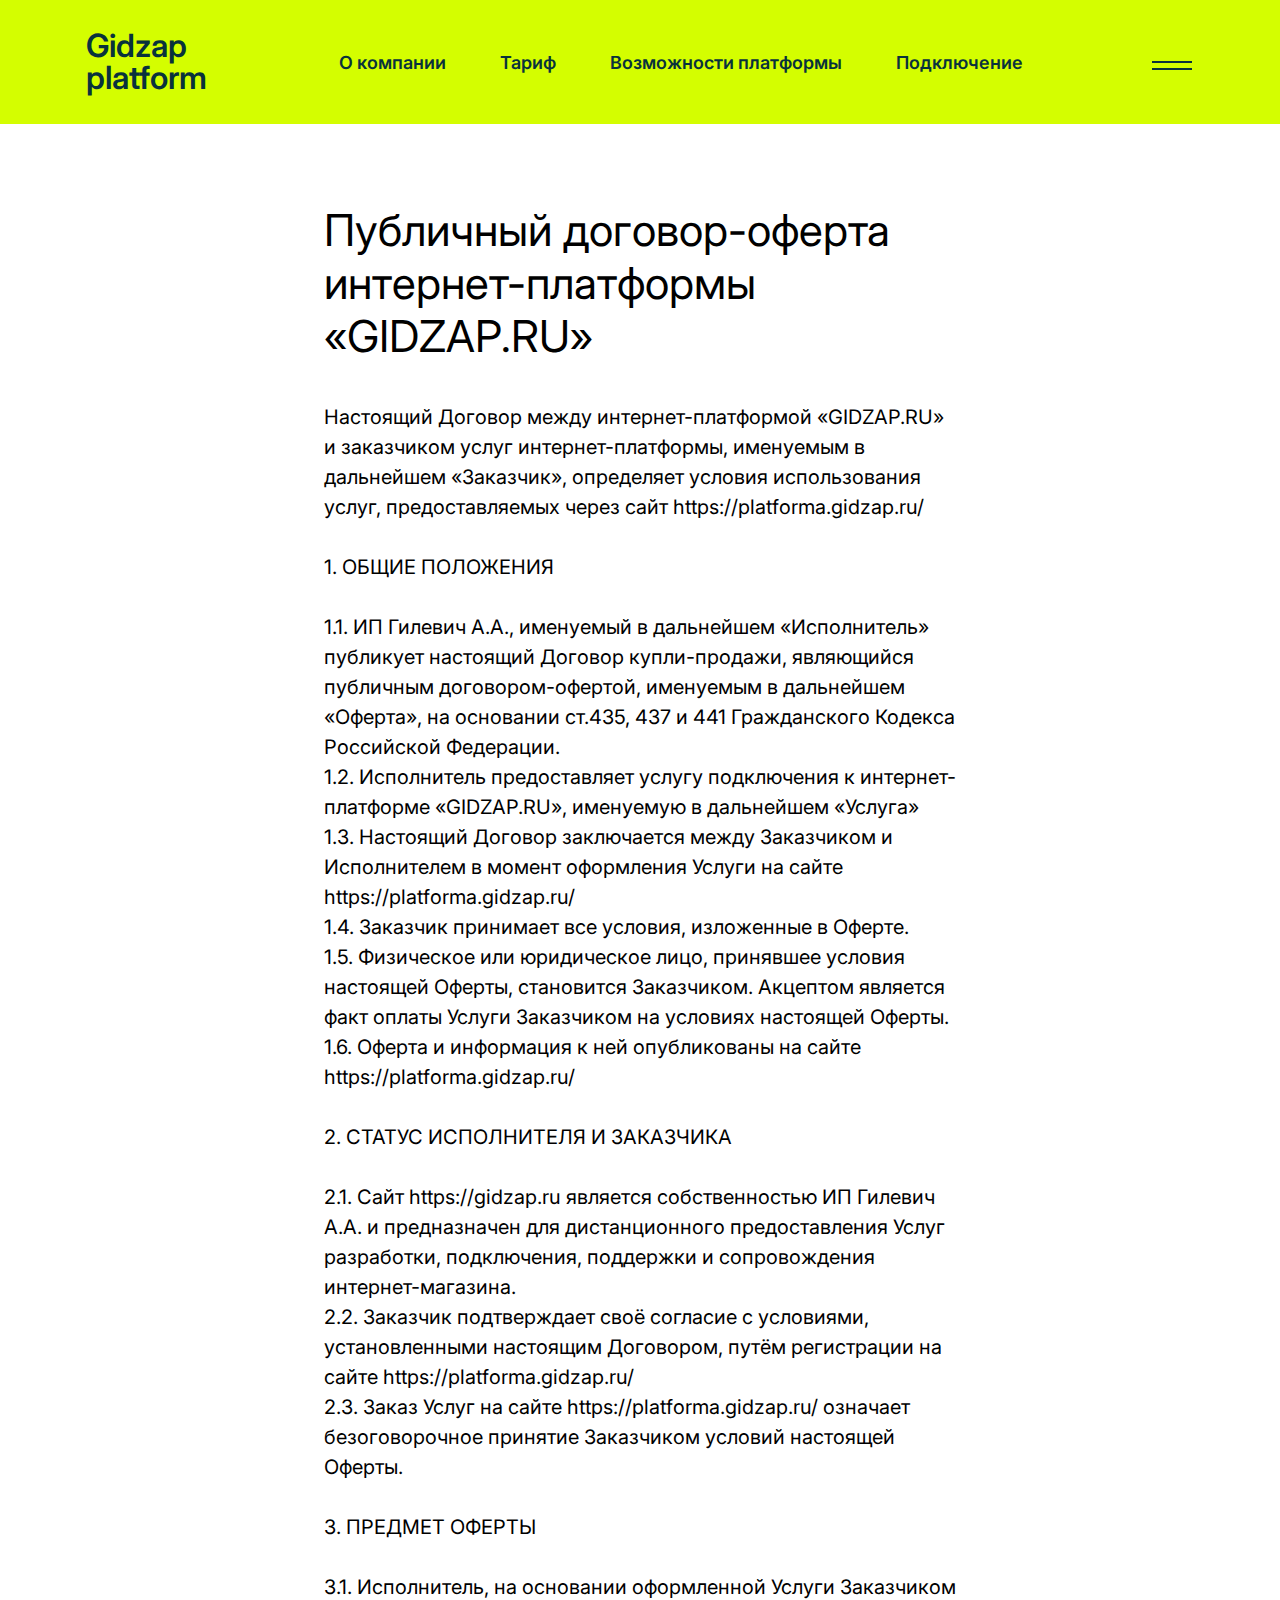
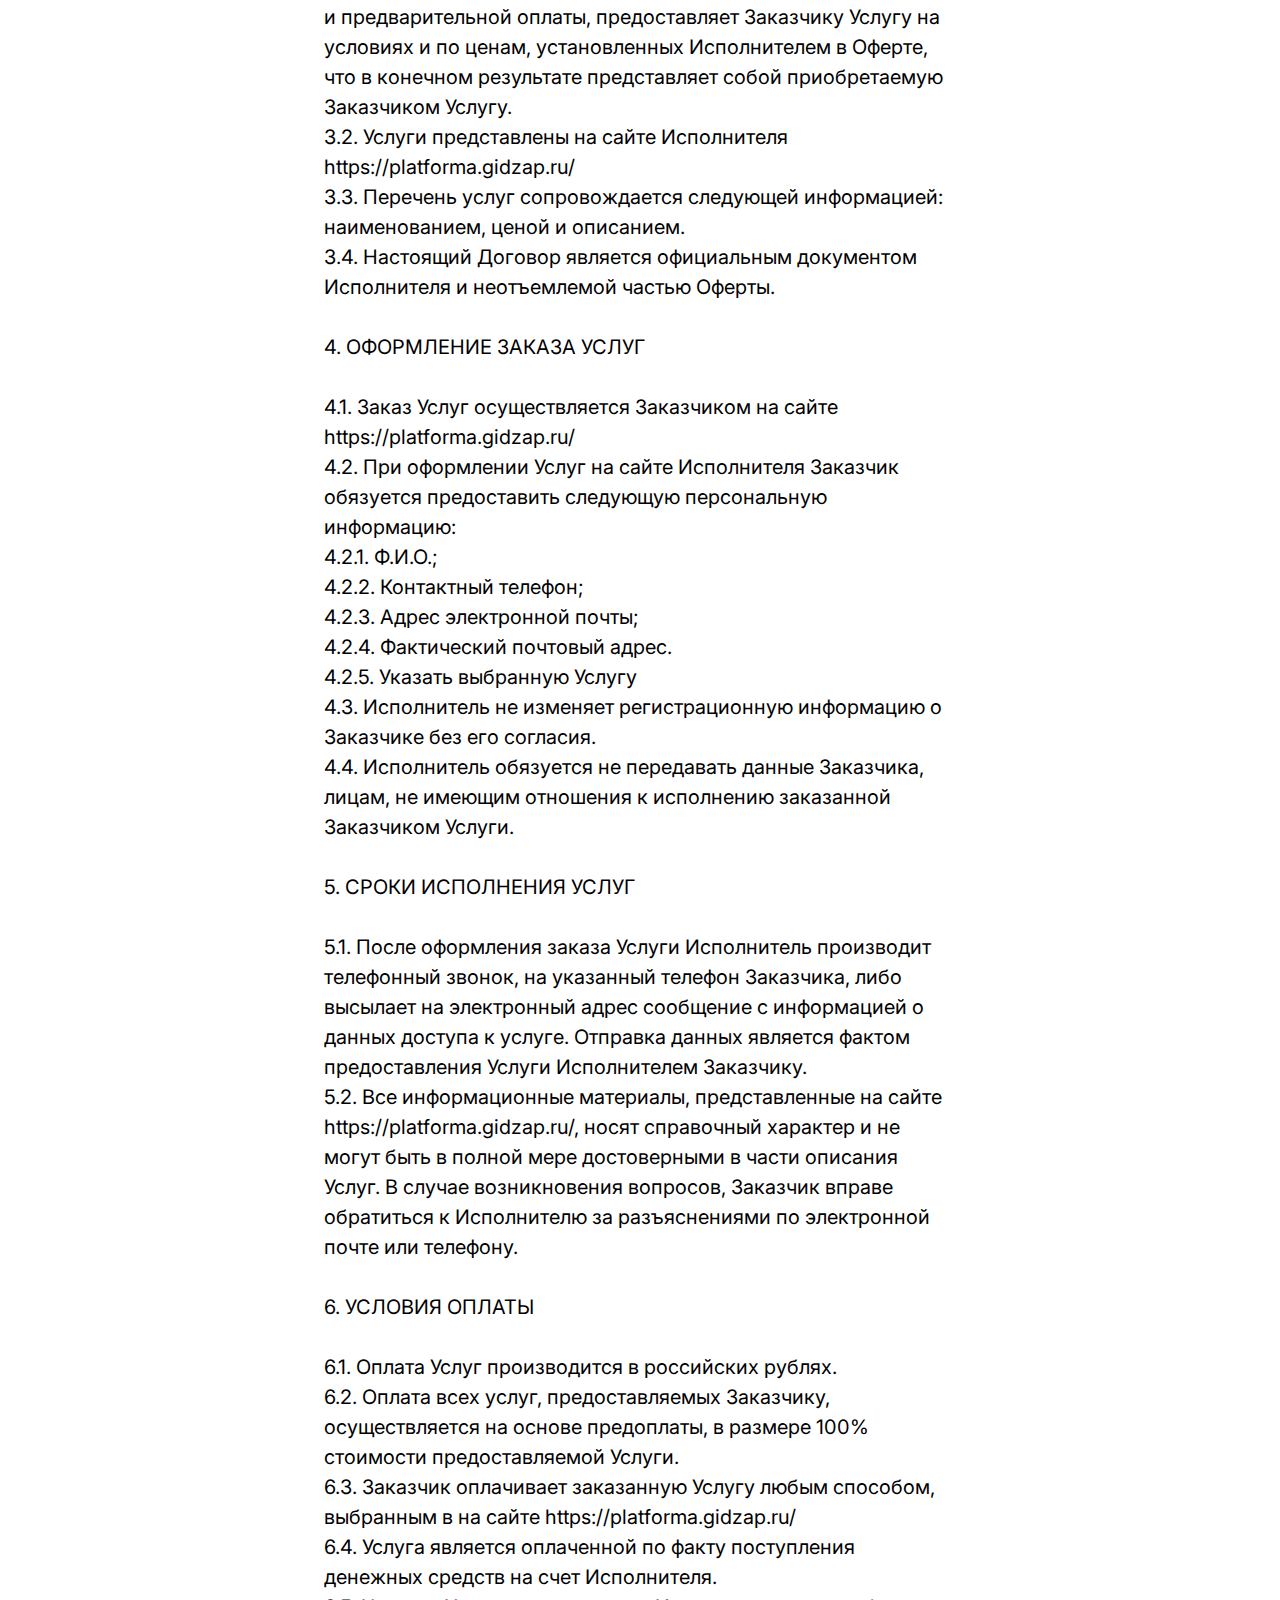
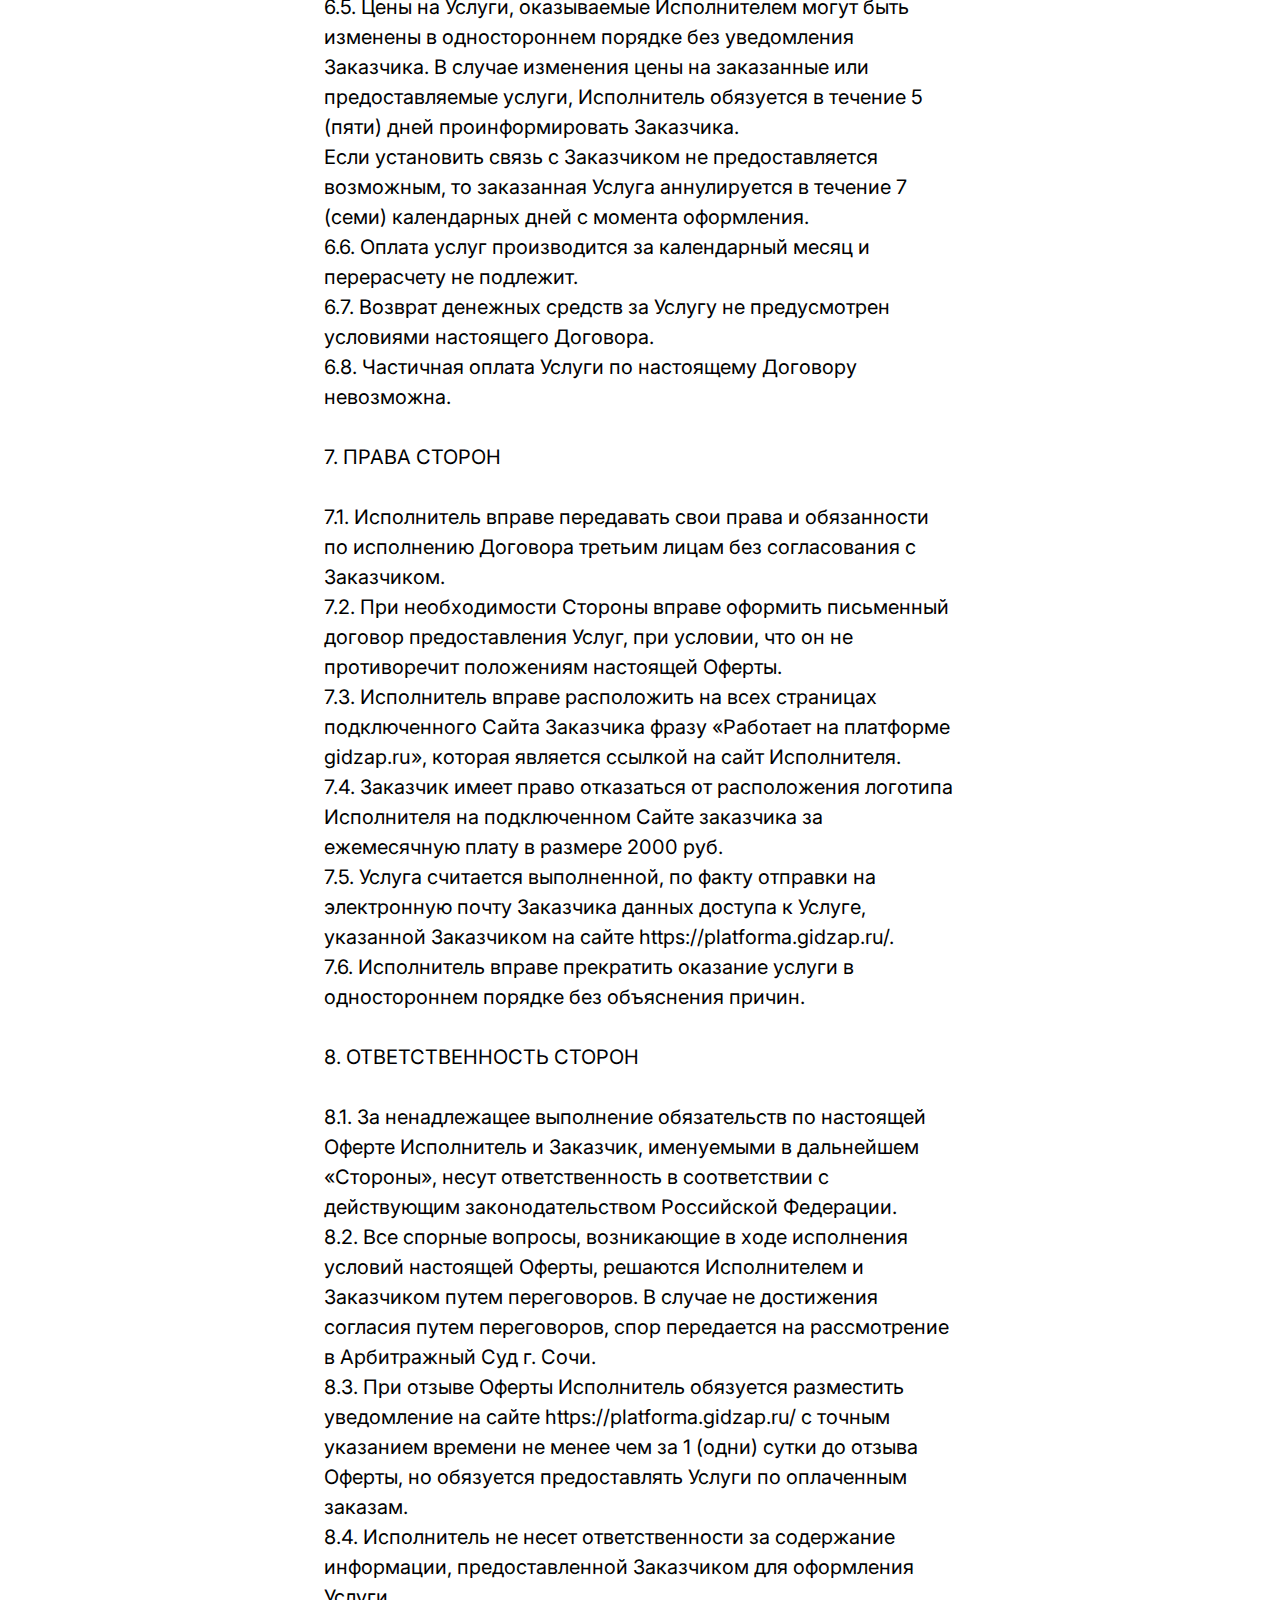
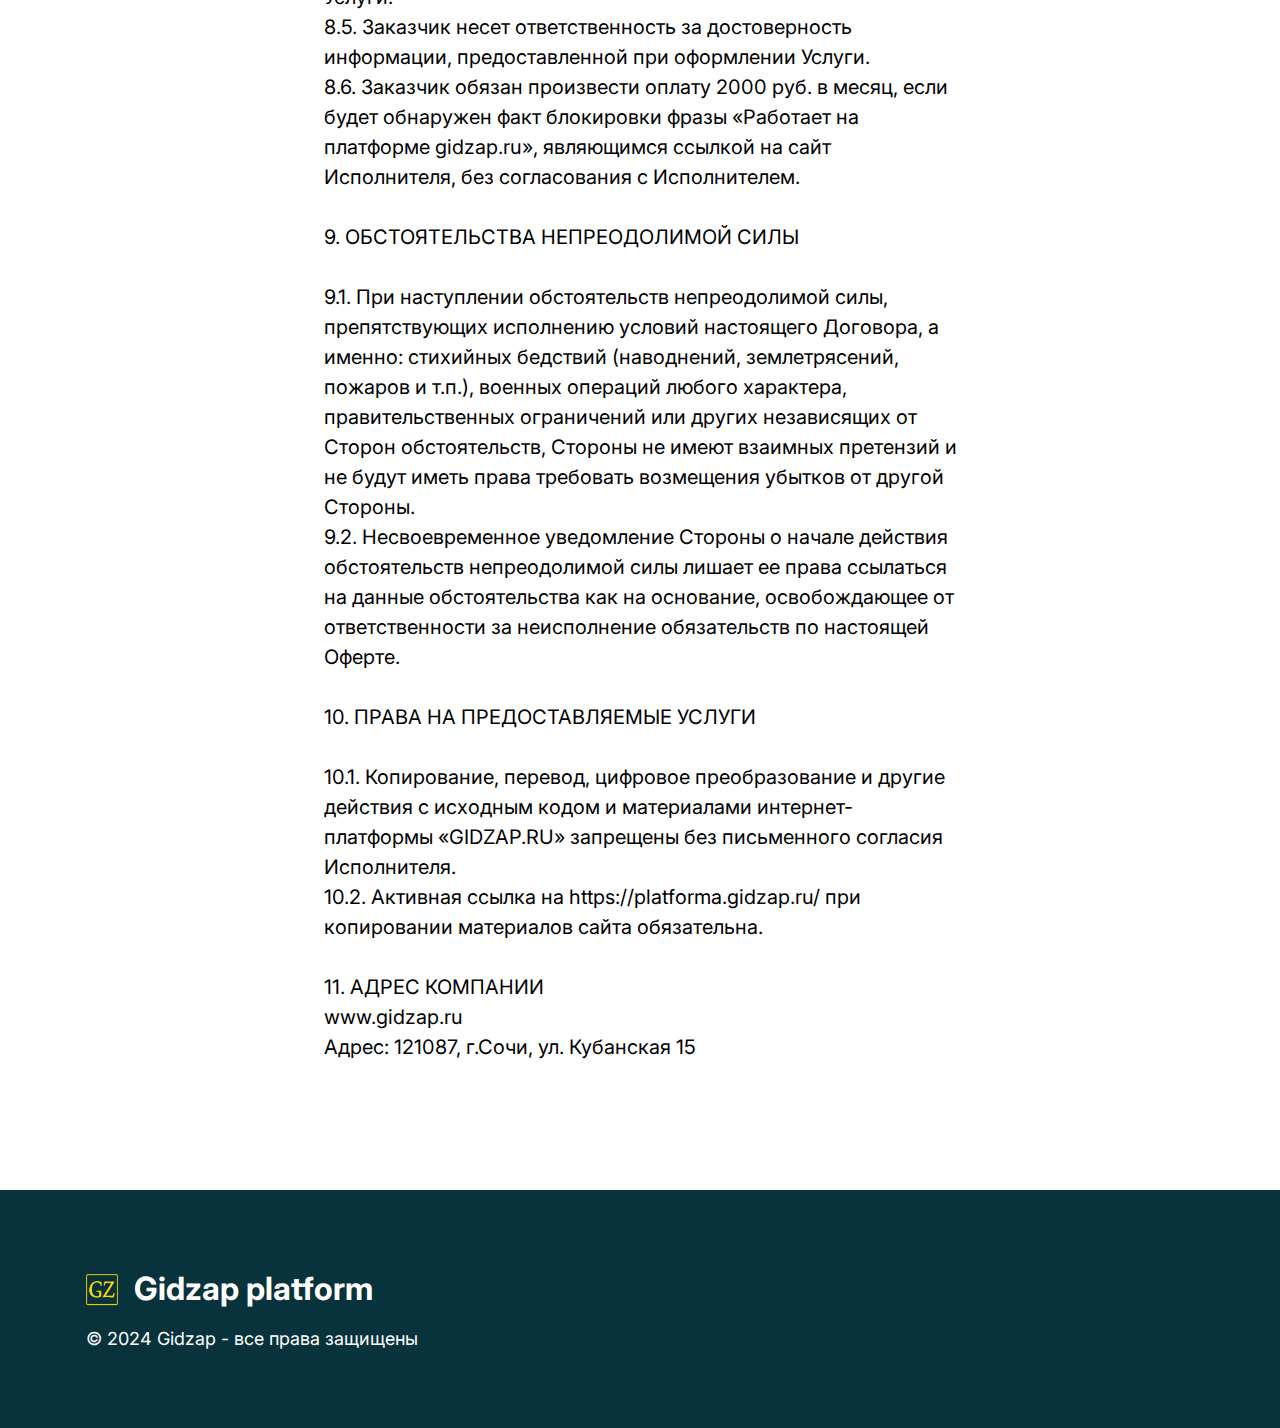
==== agreement.html @ 32069f95 "create github pages" ====
<!DOCTYPE html>
<html  >
<head>
  <!-- Site made with Mobirise Website Builder v5.9.0, https://mobirise.com -->
  <meta charset="UTF-8">
  <meta http-equiv="X-UA-Compatible" content="IE=edge">
  <meta name="generator" content="Mobirise v5.9.0, mobirise.com">
  <meta name="viewport" content="width=device-width, initial-scale=1, minimum-scale=1">
  <link rel="shortcut icon" href="assets/images/favicon-122x122-122x122.png" type="image/x-icon">
  <meta name="description" content="">
  
  
  <title>agreement</title>
  <link rel="stylesheet" href="assets/bootstrap/css/bootstrap.min.css">
  <link rel="stylesheet" href="assets/bootstrap/css/bootstrap-grid.min.css">
  <link rel="stylesheet" href="assets/bootstrap/css/bootstrap-reboot.min.css">
  <link rel="stylesheet" href="assets/popup-overlay-plugin/style.css">
  <link rel="stylesheet" href="assets/dropdown/css/style.css">
  <link rel="stylesheet" href="assets/socicon/css/styles.css">
  <link rel="stylesheet" href="assets/theme/css/style.css">
  <link rel="preload" href="https://fonts.googleapis.com/css?family=Inter:100,200,300,400,500,600,700,800,900&display=swap" as="style" onload="this.onload=null;this.rel='stylesheet'">
  <noscript><link rel="stylesheet" href="https://fonts.googleapis.com/css?family=Inter:100,200,300,400,500,600,700,800,900&display=swap"></noscript>
  <link rel="preload" as="style" href="assets/mobirise/css/mbr-additional.css"><link rel="stylesheet" href="assets/mobirise/css/mbr-additional.css" type="text/css">

  
  
  

</head>
<body>
  
  <section data-bs-version="5.1" class="menu menu1 elevatem5 cid-u4mBtk9Z4C" once="menu" id="menu1-p">

    

    <nav class="navbar navbar-dropdown navbar-expand-lg">
        <div class="menu_box container">
            <div class="navbar-brand d-flex d-lg-none">
                
                <span class="navbar-caption-wrap"><a class="navbar-caption display-5" href="file:///Users/drugaruslan/Library/Application%20Support/Mobirise.com/Mobirise/druga754_0040gmail_002ecom/addons/elevatem5/components/index.html">Gidzap</a></span>
            </div>
            <button class="navbar-toggler" type="button" data-toggle="collapse" data-bs-toggle="collapse" data-target="#navbarSupportedContent" data-bs-target="#navbarSupportedContent" aria-controls="navbarNavAltMarkup" aria-expanded="false" aria-label="Toggle navigation">
                <div class="hamburger">
                    <span></span>
                    <span></span>
                    <span></span>
                    <span></span>
                </div>
            </button>
            <div class="collapse navbar-collapse" id="navbarSupportedContent">
                <div class="navbar-brand d-none d-lg-flex">
                
                    <span class="navbar-caption-wrap"><a class="navbar-caption display-5" href="file:///Users/drugaruslan/Library/Application%20Support/Mobirise.com/Mobirise/druga754_0040gmail_002ecom/addons/elevatem5/components/index.html">Gidzap<br>platform<br></a></span>
                </div>
                <ul class="navbar-nav nav-dropdown" data-app-modern-menu="true"><li class="nav-item"><a class="nav-link link text-primary display-4" href="index.html#features4-3">О компании</a></li>
                    <li class="nav-item"><a class="nav-link link text-primary display-4" href="index.html#features2-2">Тариф</a></li>
                    <li class="nav-item"><a class="nav-link link text-primary display-4" href="index.html#features3-0">Возможности платформы</a></li>
                    <li class="nav-item"><a class="nav-link link text-primary display-4" href="index.html#form1-a">Подключение</a></li></ul>
                

                <div class="mbr-section-btn-main" role="tablist"><a class="btn btn-primary-outline display-4" href="tel:+79673213377">Позвонить</a></div>
                <div class="offcanvas_box">
                    <button class="btn_offcanvas" type="button" data-bs-toggle="offcanvas" data-bs-target="#offcanvasRight" aria-controls="offcanvasRight">
                        <div class="hamburger">
                            <span></span>
                            <span></span>
                        </div>
                    </button>
                    <div class="offcanvas offcanvas-end" tabindex="-1" id="offcanvasRight" aria-labelledby="offcanvasRightLabel">
                        <div class="offcanvas-header">
                            <button type="button" class="btn-close text-reset" data-bs-dismiss="offcanvas" aria-label="Close"></button>
                        </div>
                        <div class="offcanvas-body">
                            
                            <h3 class="mbr-section-subtitle mbr-fonts-style display-5"><strong>Платформа Gidzap</strong></h3>
                            <div class="offcanvas_contact">
                                <p class="mbr-text mbr-fonts-style display-7">Зарабатывайте на продаже автозапчастей с опытной командой Gidzap.</p>
                                <p class="text_widget mbr-fonts-style display-4">
                                    <a href="mailto:info@gidzap.ru" class="text-info text-primary">info@gidzap.ru</a><br><br>
                                    <a href="tel:+79673213377" class="text-info text-primary">+79673213377</a></p>
                            </div>
                            
                            <div class="mbr-section-btn"><a class="btn btn-secondary display-4" href="https://mobiri.se">Заказать обратный звонок</a></div>
                        </div>
                    </div>
                </div>
            </div>
        </div>
    </nav>
</section>

<section data-bs-version="5.1" class="article03 aspectm5 cid-u4mxXwzaNb" id="article03-l">
    

    
    

    <div class="container">
        <div class="row">
            <div class="col-12">
                <div class="desc-wrapper">
                    
                </div>
            </div>
            <div class="col-12 col-lg-7">
                <div class="content-wrapper">
                    <h2 class="mbr-section-title mbr-fonts-style display-2">Публичный договор-оферта интернет-платформы «GIDZAP.RU»</h2>
                    <p class="mbr-text mbr-fonts-style display-7">Настоящий Договор между интернет-платформой «GIDZAP.RU» и заказчиком услуг интернет-платформы, именуемым в дальнейшем «Заказчик», определяет условия использования услуг, предоставляемых через сайт https://platforma.gidzap.ru/ <br><br>1. ОБЩИЕ ПОЛОЖЕНИЯ<br><br>1.1. ИП Гилевич А.А., именуемый в дальнейшем «Исполнитель» публикует настоящий Договор купли-продажи, являющийся публичным договором-офертой, именуемым в дальнейшем «Оферта», на основании ст.435, 437 и 441 Гражданского Кодекса Российской Федерации.<br>1.2. Исполнитель предоставляет услугу подключения к интернет-платформе «GIDZAP.RU», именуемую в дальнейшем «Услуга»<br>1.3. Настоящий Договор заключается между Заказчиком и Исполнителем в момент оформления Услуги на сайте https://platforma.gidzap.ru/ <br>1.4. Заказчик принимает все условия, изложенные в Оферте.<br>1.5. Физическое или юридическое лицо, принявшее условия настоящей Оферты, становится Заказчиком. Акцептом является факт оплаты Услуги Заказчиком на условиях настоящей Оферты.<br>1.6. Оферта и информация к ней опубликованы на сайте https://platforma.gidzap.ru/ <br><br>2. СТАТУС ИСПОЛНИТЕЛЯ И ЗАКАЗЧИКА<br><br>2.1. Сайт https://gidzap.ru является собственностью ИП Гилевич А.А. и предназначен для дистанционного предоставления Услуг разработки, подключения, поддержки и сопровождения интернет-магазина.<br>2.2. Заказчик подтверждает своё согласие с условиями, установленными настоящим Договором, путём регистрации на сайте https://platforma.gidzap.ru/<br>2.3. Заказ Услуг на сайте  https://platforma.gidzap.ru/ означает безоговорочное принятие Заказчиком условий настоящей Оферты.<br><br>3. ПРЕДМЕТ ОФЕРТЫ<br><br>3.1. Исполнитель, на основании оформленной Услуги Заказчиком и предварительной оплаты, предоставляет Заказчику Услугу на условиях и по ценам, установленных Исполнителем в Оферте, что в конечном результате представляет собой приобретаемую Заказчиком Услугу.<br>3.2. Услуги представлены на сайте Исполнителя https://platforma.gidzap.ru/ <br>3.3. Перечень услуг сопровождается следующей информацией: наименованием, ценой и описанием.<br>3.4. Настоящий Договор является официальным документом Исполнителя и неотъемлемой частью Оферты.<br><br>4. ОФОРМЛЕНИЕ ЗАКАЗА УСЛУГ<br><br>4.1. Заказ Услуг осуществляется Заказчиком на сайте https://platforma.gidzap.ru/ <br>4.2. При оформлении Услуг на сайте Исполнителя Заказчик обязуется предоставить следующую персональную информацию:<br>4.2.1. Ф.И.О.;<br>4.2.2. Контактный телефон;<br>4.2.3. Адрес электронной почты;<br>4.2.4. Фактический почтовый адрес.<br>4.2.5. Указать выбранную Услугу<br>4.3. Исполнитель не изменяет регистрационную информацию о Заказчике без его согласия.<br>4.4. Исполнитель обязуется не передавать данные Заказчика, лицам, не имеющим отношения к исполнению заказанной Заказчиком Услуги.<br><br>5. СРОКИ ИСПОЛНЕНИЯ УСЛУГ<br><br>5.1. После оформления заказа Услуги Исполнитель производит телефонный звонок, на указанный телефон Заказчика, либо высылает на электронный адрес сообщение с информацией о данных доступа к услуге. Отправка данных является фактом предоставления Услуги Исполнителем Заказчику.<br>5.2. Все информационные материалы, представленные на сайте https://platforma.gidzap.ru/, носят справочный характер и не могут быть в полной мере достоверными в части описания Услуг. В случае возникновения вопросов, Заказчик вправе обратиться к Исполнителю за разъяснениями по электронной почте или телефону.<br><br>6. УСЛОВИЯ ОПЛАТЫ<br><br>6.1. Оплата Услуг производится в российских рублях.<br>6.2. Оплата всех услуг, предоставляемых Заказчику, осуществляется на основе предоплаты, в размере 100% стоимости предоставляемой Услуги.<br>6.3. Заказчик оплачивает заказанную Услугу любым способом, выбранным в на сайте https://platforma.gidzap.ru/ <br>6.4. Услуга является оплаченной по факту поступления денежных средств на счет Исполнителя.<br>6.5. Цены на Услуги, оказываемые Исполнителем могут быть изменены в одностороннем порядке без уведомления Заказчика. В случае изменения цены на заказанные или предоставляемые услуги, Исполнитель обязуется в течение 5 (пяти) дней проинформировать Заказчика.<br>Если установить связь с Заказчиком не предоставляется возможным, то заказанная Услуга аннулируется в течение 7 (семи) календарных дней с момента оформления.<br>6.6. Оплата услуг производится за календарный месяц и перерасчету не подлежит.<br>6.7. Возврат денежных средств за Услугу не предусмотрен условиями настоящего Договора.<br>6.8. Частичная оплата Услуги по настоящему Договору невозможна.<br><br>7. ПРАВА СТОРОН<br><br>7.1. Исполнитель вправе передавать свои права и обязанности по исполнению Договора третьим лицам без согласования с Заказчиком.<br>7.2. При необходимости Стороны вправе оформить письменный договор предоставления Услуг, при условии, что он не противоречит положениям настоящей Оферты.<br>7.3. Исполнитель вправе расположить на всех страницах подключенного Сайта Заказчика фразу «Работает на платформе gidzap.ru», которая является ссылкой на сайт Исполнителя.<br>7.4. Заказчик имеет право отказаться от расположения логотипа Исполнителя на подключенном Сайте заказчика за ежемесячную плату в размере 2000 руб.<br>7.5. Услуга считается выполненной, по факту отправки на электронную почту Заказчика данных доступа к Услуге, указанной Заказчиком на сайте https://platforma.gidzap.ru/.<br>7.6. Исполнитель вправе прекратить оказание услуги в одностороннем порядке без объяснения причин.<br><br>8. ОТВЕТСТВЕННОСТЬ СТОРОН<br><br>8.1. За ненадлежащее выполнение обязательств по настоящей Оферте Исполнитель и Заказчик, именуемыми в дальнейшем «Стороны», несут ответственность в соответствии с действующим законодательством Российской Федерации.<br>8.2. Все спорные вопросы, возникающие в ходе исполнения условий настоящей Оферты, решаются Исполнителем и Заказчиком путем переговоров. В случае не достижения согласия путем переговоров, спор передается на рассмотрение в Арбитражный Суд г. Сочи.<br>8.3. При отзыве Оферты Исполнитель обязуется разместить уведомление на сайте https://platforma.gidzap.ru/ с точным указанием времени не менее чем за 1 (одни) сутки до отзыва Оферты, но обязуется предоставлять Услуги по оплаченным заказам.<br>8.4. Исполнитель не несет ответственности за содержание информации, предоставленной Заказчиком для оформления Услуги.<br>8.5. Заказчик несет ответственность за достоверность информации, предоставленной при оформлении Услуги.<br>8.6. Заказчик обязан произвести оплату 2000 руб. в месяц, если будет обнаружен факт блокировки фразы «Работает на платформе gidzap.ru», являющимся ссылкой на сайт Исполнителя, без согласования с Исполнителем.<br><br>9. ОБСТОЯТЕЛЬСТВА НЕПРЕОДОЛИМОЙ СИЛЫ<br><br>9.1. При наступлении обстоятельств непреодолимой силы, препятствующих исполнению условий настоящего Договора, а именно: стихийных бедствий (наводнений, землетрясений, пожаров и т.п.), военных операций любого характера, правительственных ограничений или других независящих от Сторон обстоятельств, Стороны не имеют взаимных претензий и не будут иметь права требовать возмещения убытков от другой Стороны.<br>9.2. Несвоевременное уведомление Стороны о начале действия обстоятельств непреодолимой силы лишает ее права ссылаться на данные обстоятельства как на основание, освобождающее от ответственности за неисполнение обязательств по настоящей Оферте.<br><br>10. ПРАВА НА ПРЕДОСТАВЛЯЕМЫЕ УСЛУГИ<br><br>10.1. Копирование, перевод, цифровое преобразование и другие действия с исходным кодом и материалами интернет-платформы «GIDZAP.RU» запрещены без письменного согласия Исполнителя.<br>10.2. Активная ссылка на https://platforma.gidzap.ru/ при копировании материалов сайта обязательна.<br><br>11. АДРЕС КОМПАНИИ<br>www.gidzap.ru<br>Адрес: 121087, г.Сочи, ул. Кубанская 15<br></p>
                    
                </div>
            </div>
        </div>
    </div>
</section>

<section data-bs-version="5.1" class="footer1 elevatem5 cid-u4mBgOAQvr" once="footers" id="footer1-n">

    

    
    

    <div class="container">
        <div class="row">
            <div class="col-12 col-lg-4 card">
                <div class="content-wrapper">
                    <div class="title-wrapper">
                        <div class="title-wrap">
                            <img src="assets/images/logo33696-50x50.webp" alt="Mobirise">
                            <h2 class="mbr-section-title mbr-fonts-style display-5"><strong>Gidzap platform</strong></h2>
                        </div>
                    </div>
                    <p class="copyright mbr-fonts-style display-4">
                        © 2024 Gidzap - все права защищены</p>
                </div>
                <div class="social-wrapper">
                    <div class="social-wrap">
                        
                        
                        
                        
                    </div>
                </div>
            </div>
            
            
            
            
        </div>
    </div>
</section>


<script src="assets/bootstrap/js/bootstrap.bundle.min.js"></script>
  <script src="assets/smoothscroll/smooth-scroll.js"></script>
  <script src="assets/ytplayer/index.js"></script>
  <script src="assets/dropdown/js/navbar-dropdown.js"></script>
  <script src="assets/theme/js/script.js"></script>
  
  
  

</body>
</html>
---- assets/popup-overlay-plugin/style.css ----
html.is-builder .modal-backdrop.show {
    display: none !important;
}
---- assets/dropdown/css/style.css ----
.navbar-dropdown {
  left: 0;
  padding: 0;
  position: absolute;
  right: 0;
  top: 0;
  transition: all 0.45s ease;
  z-index: 1030;
  background: #282828; }
  .navbar-dropdown .navbar-logo {
    margin-right: 0.8rem;
    transition: margin 0.3s ease-in-out;
    vertical-align: middle; }
    .navbar-dropdown .navbar-logo img {
      height: 3.125rem;
      transition: all 0.3s ease-in-out; }
    .navbar-dropdown .navbar-logo.mbr-iconfont {
      font-size: 3.125rem;
      line-height: 3.125rem; }
  .navbar-dropdown .navbar-caption {
    font-weight: 700;
    white-space: normal;
    vertical-align: -4px;
    line-height: 3.125rem !important; }
    .navbar-dropdown .navbar-caption, .navbar-dropdown .navbar-caption:hover {
      color: inherit;
      text-decoration: none; }
  .navbar-dropdown .mbr-iconfont + .navbar-caption {
    vertical-align: -1px; }
  .navbar-dropdown.navbar-fixed-top {
    position: fixed; }
  .navbar-dropdown .navbar-brand span {
    vertical-align: -4px; }
  .navbar-dropdown.bg-color.transparent {
    background: none; }
  .navbar-dropdown.navbar-short .navbar-brand {
    padding: 0.625rem 0; }
    .navbar-dropdown.navbar-short .navbar-brand span {
      vertical-align: -1px; }
  .navbar-dropdown.navbar-short .navbar-caption {
    line-height: 2.375rem !important;
    vertical-align: -2px; }
  .navbar-dropdown.navbar-short .navbar-logo {
    margin-right: 0.5rem; }
    .navbar-dropdown.navbar-short .navbar-logo img {
      height: 2.375rem; }
    .navbar-dropdown.navbar-short .navbar-logo.mbr-iconfont {
      font-size: 2.375rem;
      line-height: 2.375rem; }
  .navbar-dropdown.navbar-short .mbr-table-cell {
    height: 3.625rem; }
  .navbar-dropdown .navbar-close {
    left: 0.6875rem;
    position: fixed;
    top: 0.75rem;
    z-index: 1000; }
  .navbar-dropdown .hamburger-icon {
    content: "";
    display: inline-block;
    vertical-align: middle;
    width: 16px;
    -webkit-box-shadow: 0 -6px 0 1px #282828,0 0 0 1px #282828,0 6px 0 1px #282828;
    -moz-box-shadow: 0 -6px 0 1px #282828,0 0 0 1px #282828,0 6px 0 1px #282828;
    box-shadow: 0 -6px 0 1px #282828,0 0 0 1px #282828,0 6px 0 1px #282828; }

.dropdown-menu .dropdown-toggle[data-toggle="dropdown-submenu"]::after {
  border-bottom: 0.35em solid transparent;
  border-left: 0.35em solid;
  border-right: 0;
  border-top: 0.35em solid transparent;
  margin-left: 0.3rem; }

.dropdown-menu .dropdown-item:focus {
  outline: 0; }

.nav-dropdown {
  font-size: 0.75rem;
  font-weight: 500;
  height: auto !important; }
  .nav-dropdown .nav-btn {
    padding-left: 1rem; }
  .nav-dropdown .link {
    margin: .667em 1.667em;
    font-weight: 500;
    padding: 0;
    transition: color .2s ease-in-out; }
    .nav-dropdown .link.dropdown-toggle {
      margin-right: 2.583em; }
      .nav-dropdown .link.dropdown-toggle::after {
        margin-left: .25rem;
        border-top: 0.35em solid;
        border-right: 0.35em solid transparent;
        border-left: 0.35em solid transparent;
        border-bottom: 0; }
      .nav-dropdown .link.dropdown-toggle[aria-expanded="true"] {
        margin: 0;
        padding: 0.667em 3.263em  0.667em 1.667em; }
  .nav-dropdown .link::after,
  .nav-dropdown .dropdown-item::after {
    color: inherit; }
  .nav-dropdown .btn {
    font-size: 0.75rem;
    font-weight: 700;
    letter-spacing: 0;
    margin-bottom: 0;
    padding-left: 1.25rem;
    padding-right: 1.25rem; }
  .nav-dropdown .dropdown-menu {
    border-radius: 0;
    border: 0;
    left: 0;
    margin: 0;
    padding-bottom: 1.25rem;
    padding-top: 1.25rem;
    position: relative; }
  .nav-dropdown .dropdown-submenu {
    margin-left: 0.125rem;
    top: 0; }
  .nav-dropdown .dropdown-item {
    font-weight: 500;
    line-height: 2;
    padding: 0.3846em 4.615em 0.3846em 1.5385em;
    position: relative;
    transition: color .2s ease-in-out, background-color .2s ease-in-out; }
    .nav-dropdown .dropdown-item::after {
      margin-top: -0.3077em;
      position: absolute;
      right: 1.1538em;
      top: 50%; }
    .nav-dropdown .dropdown-item:focus, .nav-dropdown .dropdown-item:hover {
      background: none; }

@media (max-width: 767px) {
  .nav-dropdown.navbar-toggleable-sm {
    bottom: 0;
    display: none;
    left: 0;
    overflow-x: hidden;
    position: fixed;
    top: 0;
    transform: translateX(-100%);
    -ms-transform: translateX(-100%);
    -webkit-transform: translateX(-100%);
    width: 18.75rem;
    z-index: 999; } }
.nav-dropdown.navbar-toggleable-xl {
  bottom: 0;
  display: none;
  left: 0;
  overflow-x: hidden;
  position: fixed;
  top: 0;
  transform: translateX(-100%);
  -ms-transform: translateX(-100%);
  -webkit-transform: translateX(-100%);
  width: 18.75rem;
  z-index: 999; }

.nav-dropdown-sm {
  display: block !important;
  overflow-x: hidden;
  overflow: auto;
  padding-top: 3.875rem; }
  .nav-dropdown-sm::after {
    content: "";
    display: block;
    height: 3rem;
    width: 100%; }
  .nav-dropdown-sm.collapse.in ~ .navbar-close {
    display: block !important; }
  .nav-dropdown-sm.collapsing, .nav-dropdown-sm.collapse.in {
    transform: translateX(0);
    -ms-transform: translateX(0);
    -webkit-transform: translateX(0);
    transition: all 0.25s ease-out;
    -webkit-transition: all 0.25s ease-out;
    background: #282828; }
  .nav-dropdown-sm.collapsing[aria-expanded="false"] {
    transform: translateX(-100%);
    -ms-transform: translateX(-100%);
    -webkit-transform: translateX(-100%); }
  .nav-dropdown-sm .nav-item {
    display: block;
    margin-left: 0 !important;
    padding-left: 0; }
  .nav-dropdown-sm .link,
  .nav-dropdown-sm .dropdown-item {
    border-top: 1px dotted rgba(255, 255, 255, 0.1);
    font-size: 0.8125rem;
    line-height: 1.6;
    margin: 0 !important;
    padding: 0.875rem 2.4rem 0.875rem 1.5625rem !important;
    position: relative;
    white-space: normal; }
    .nav-dropdown-sm .link:focus, .nav-dropdown-sm .link:hover,
    .nav-dropdown-sm .dropdown-item:focus,
    .nav-dropdown-sm .dropdown-item:hover {
      background: rgba(0, 0, 0, 0.2) !important;
      color: #c0a375; }
  .nav-dropdown-sm .nav-btn {
    position: relative;
    padding: 1.5625rem 1.5625rem 0 1.5625rem; }
    .nav-dropdown-sm .nav-btn::before {
      border-top: 1px dotted rgba(255, 255, 255, 0.1);
      content: "";
      left: 0;
      position: absolute;
      top: 0;
      width: 100%; }
    .nav-dropdown-sm .nav-btn + .nav-btn {
      padding-top: 0.625rem; }
      .nav-dropdown-sm .nav-btn + .nav-btn::before {
        display: none; }
  .nav-dropdown-sm .btn {
    padding: 0.625rem 0; }
  .nav-dropdown-sm .dropdown-toggle[data-toggle="dropdown-submenu"]::after {
    margin-left: .25rem;
    border-top: 0.35em solid;
    border-right: 0.35em solid transparent;
    border-left: 0.35em solid transparent;
    border-bottom: 0; }
  .nav-dropdown-sm .dropdown-toggle[data-toggle="dropdown-submenu"][aria-expanded="true"]::after {
    border-top: 0;
    border-right: 0.35em solid transparent;
    border-left: 0.35em solid transparent;
    border-bottom: 0.35em solid; }
  .nav-dropdown-sm .dropdown-menu {
    margin: 0;
    padding: 0;
    position: relative;
    top: 0;
    left: 0;
    width: 100%;
    border: 0;
    float: none;
    border-radius: 0;
    background: none; }
  .nav-dropdown-sm .dropdown-submenu {
    left: 100%;
    margin-left: 0.125rem;
    margin-top: -1.25rem;
    top: 0; }

.navbar-toggleable-sm .nav-dropdown .dropdown-menu {
  position: absolute; }

.navbar-toggleable-sm .nav-dropdown .dropdown-submenu {
  left: 100%;
  margin-left: 0.125rem;
  margin-top: -1.25rem;
  top: 0; }

.navbar-toggleable-sm.opened .nav-dropdown .dropdown-menu {
  position: relative; }

.navbar-toggleable-sm.opened .nav-dropdown .dropdown-submenu {
  left: 0;
  margin-left: 00rem;
  margin-top: 0rem;
  top: 0; }

.is-builder .nav-dropdown.collapsing {
  transition: none !important; }
---- assets/socicon/css/styles.css ----
@charset "UTF-8";

@font-face {
  font-family: 'Socicon';
  src:  url('../fonts/socicon.eot');
  src:  url('../fonts/socicon.eot?#iefix') format('embedded-opentype'),
    url('../fonts/socicon.woff2') format('woff2'),
    url('../fonts/socicon.ttf') format('truetype'),
    url('../fonts/socicon.woff') format('woff'),
    url('../fonts/socicon.svg#socicon') format('svg');
  font-weight: normal;
  font-style: normal;
  font-display: swap;
}

[data-icon]:before {
  font-family: "socicon" !important;
  content: attr(data-icon);
  font-style: normal !important;
  font-weight: normal !important;
  font-variant: normal !important;
  text-transform: none !important;
  speak: none;
  line-height: 1;
  -webkit-font-smoothing: antialiased;
  -moz-osx-font-smoothing: grayscale;
}

[class^="socicon-"], [class*=" socicon-"] {
  /* use !important to prevent issues with browser extensions that change fonts */
  font-family: 'Socicon' !important;
  speak: none;
  font-style: normal;
  font-weight: normal;
  font-variant: normal;
  text-transform: none;
  line-height: 1;

  /* Better Font Rendering =========== */
  -webkit-font-smoothing: antialiased;
  -moz-osx-font-smoothing: grayscale;
}

.socicon-eitaa:before {
  content: "\e97c";
}
.socicon-soroush:before {
  content: "\e97d";
}
.socicon-bale:before {
  content: "\e97e";
}
.socicon-zazzle:before {
  content: "\e97b";
}
.socicon-society6:before {
  content: "\e97a";
}
.socicon-redbubble:before {
  content: "\e979";
}
.socicon-avvo:before {
  content: "\e978";
}
.socicon-stitcher:before {
  content: "\e977";
}
.socicon-googlehangouts:before {
  content: "\e974";
}
.socicon-dlive:before {
  content: "\e975";
}
.socicon-vsco:before {
  content: "\e976";
}
.socicon-flipboard:before {
  content: "\e973";
}
.socicon-ubuntu:before {
  content: "\e958";
}
.socicon-artstation:before {
  content: "\e959";
}
.socicon-invision:before {
  content: "\e95a";
}
.socicon-torial:before {
  content: "\e95b";
}
.socicon-collectorz:before {
  content: "\e95c";
}
.socicon-seenthis:before {
  content: "\e95d";
}
.socicon-googleplaymusic:before {
  content: "\e95e";
}
.socicon-debian:before {
  content: "\e95f";
}
.socicon-filmfreeway:before {
  content: "\e960";
}
.socicon-gnome:before {
  content: "\e961";
}
.socicon-itchio:before {
  content: "\e962";
}
.socicon-jamendo:before {
  content: "\e963";
}
.socicon-mix:before {
  content: "\e964";
}
.socicon-sharepoint:before {
  content: "\e965";
}
.socicon-tinder:before {
  content: "\e966";
}
.socicon-windguru:before {
  content: "\e967";
}
.socicon-cdbaby:before {
  content: "\e968";
}
.socicon-elementaryos:before {
  content: "\e969";
}
.socicon-stage32:before {
  content: "\e96a";
}
.socicon-tiktok:before {
  content: "\e96b";
}
.socicon-gitter:before {
  content: "\e96c";
}
.socicon-letterboxd:before {
  content: "\e96d";
}
.socicon-threema:before {
  content: "\e96e";
}
.socicon-splice:before {
  content: "\e96f";
}
.socicon-metapop:before {
  content: "\e970";
}
.socicon-naver:before {
  content: "\e971";
}
.socicon-remote:before {
  content: "\e972";
}
.socicon-internet:before {
  content: "\e957";
}
.socicon-moddb:before {
  content: "\e94b";
}
.socicon-indiedb:before {
  content: "\e94c";
}
.socicon-traxsource:before {
  content: "\e94d";
}
.socicon-gamefor:before {
  content: "\e94e";
}
.socicon-pixiv:before {
  content: "\e94f";
}
.socicon-myanimelist:before {
  content: "\e950";
}
.socicon-blackberry:before {
  content: "\e951";
}
.socicon-wickr:before {
  content: "\e952";
}
.socicon-spip:before {
  content: "\e953";
}
.socicon-napster:before {
  content: "\e954";
}
.socicon-beatport:before {
  content: "\e955";
}
.socicon-hackerone:before {
  content: "\e956";
}
.socicon-hackernews:before {
  content: "\e946";
}
.socicon-smashwords:before {
  content: "\e947";
}
.socicon-kobo:before {
  content: "\e948";
}
.socicon-bookbub:before {
  content: "\e949";
}
.socicon-mailru:before {
  content: "\e94a";
}
.socicon-gitlab:before {
  content: "\e945";
}
.socicon-instructables:before {
  content: "\e944";
}
.socicon-portfolio:before {
  content: "\e943";
}
.socicon-codered:before {
  content: "\e940";
}
.socicon-origin:before {
  content: "\e941";
}
.socicon-nextdoor:before {
  content: "\e942";
}
.socicon-udemy:before {
  content: "\e93f";
}
.socicon-livemaster:before {
  content: "\e93e";
}
.socicon-crunchbase:before {
  content: "\e93b";
}
.socicon-homefy:before {
  content: "\e93c";
}
.socicon-calendly:before {
  content: "\e93d";
}
.socicon-realtor:before {
  content: "\e90f";
}
.socicon-tidal:before {
  content: "\e910";
}
.socicon-qobuz:before {
  content: "\e911";
}
.socicon-natgeo:before {
  content: "\e912";
}
.socicon-mastodon:before {
  content: "\e913";
}
.socicon-unsplash:before {
  content: "\e914";
}
.socicon-homeadvisor:before {
  content: "\e915";
}
.socicon-angieslist:before {
  content: "\e916";
}
.socicon-codepen:before {
  content: "\e917";
}
.socicon-slack:before {
  content: "\e918";
}
.socicon-openaigym:before {
  content: "\e919";
}
.socicon-logmein:before {
  content: "\e91a";
}
.socicon-fiverr:before {
  content: "\e91b";
}
.socicon-gotomeeting:before {
  content: "\e91c";
}
.socicon-aliexpress:before {
  content: "\e91d";
}
.socicon-guru:before {
  content: "\e91e";
}
.socicon-appstore:before {
  content: "\e91f";
}
.socicon-homes:before {
  content: "\e920";
}
.socicon-zoom:before {
  content: "\e921";
}
.socicon-alibaba:before {
  content: "\e922";
}
.socicon-craigslist:before {
  content: "\e923";
}
.socicon-wix:before {
  content: "\e924";
}
.socicon-redfin:before {
  content: "\e925";
}
.socicon-googlecalendar:before {
  content: "\e926";
}
.socicon-shopify:before {
  content: "\e927";
}
.socicon-freelancer:before {
  content: "\e928";
}
.socicon-seedrs:before {
  content: "\e929";
}
.socicon-bing:before {
  content: "\e92a";
}
.socicon-doodle:before {
  content: "\e92b";
}
.socicon-bonanza:before {
  content: "\e92c";
}
.socicon-squarespace:before {
  content: "\e92d";
}
.socicon-toptal:before {
  content: "\e92e";
}
.socicon-gust:before {
  content: "\e92f";
}
.socicon-ask:before {
  content: "\e930";
}
.socicon-trulia:before {
  content: "\e931";
}
.socicon-loomly:before {
  content: "\e932";
}
.socicon-ghost:before {
  content: "\e933";
}
.socicon-upwork:before {
  content: "\e934";
}
.socicon-fundable:before {
  content: "\e935";
}
.socicon-booking:before {
  content: "\e936";
}
.socicon-googlemaps:before {
  content: "\e937";
}
.socicon-zillow:before {
  content: "\e938";
}
.socicon-niconico:before {
  content: "\e939";
}
.socicon-toneden:before {
  content: "\e93a";
}
.socicon-augment:before {
  content: "\e908";
}
.socicon-bitbucket:before {
  content: "\e909";
}
.socicon-fyuse:before {
  content: "\e90a";
}
.socicon-yt-gaming:before {
  content: "\e90b";
}
.socicon-sketchfab:before {
  content: "\e90c";
}
.socicon-mobcrush:before {
  content: "\e90d";
}
.socicon-microsoft:before {
  content: "\e90e";
}
.socicon-pandora:before {
  content: "\e907";
}
.socicon-messenger:before {
  content: "\e906";
}
.socicon-gamewisp:before {
  content: "\e905";
}
.socicon-bloglovin:before {
  content: "\e904";
}
.socicon-tunein:before {
  content: "\e903";
}
.socicon-gamejolt:before {
  content: "\e901";
}
.socicon-trello:before {
  content: "\e902";
}
.socicon-spreadshirt:before {
  content: "\e900";
}
.socicon-500px:before {
  content: "\e000";
}
.socicon-8tracks:before {
  content: "\e001";
}
.socicon-airbnb:before {
  content: "\e002";
}
.socicon-alliance:before {
  content: "\e003";
}
.socicon-amazon:before {
  content: "\e004";
}
.socicon-amplement:before {
  content: "\e005";
}
.socicon-android:before {
  content: "\e006";
}
.socicon-angellist:before {
  content: "\e007";
}
.socicon-apple:before {
  content: "\e008";
}
.socicon-appnet:before {
  content: "\e009";
}
.socicon-baidu:before {
  content: "\e00a";
}
.socicon-bandcamp:before {
  content: "\e00b";
}
.socicon-battlenet:before {
  content: "\e00c";
}
.socicon-mixer:before {
  content: "\e00d";
}
.socicon-bebee:before {
  content: "\e00e";
}
.socicon-bebo:before {
  content: "\e00f";
}
.socicon-behance:before {
  content: "\e010";
}
.socicon-blizzard:before {
  content: "\e011";
}
.socicon-blogger:before {
  content: "\e012";
}
.socicon-buffer:before {
  content: "\e013";
}
.socicon-chrome:before {
  content: "\e014";
}
.socicon-coderwall:before {
  content: "\e015";
}
.socicon-curse:before {
  content: "\e016";
}
.socicon-dailymotion:before {
  content: "\e017";
}
.socicon-deezer:before {
  content: "\e018";
}
.socicon-delicious:before {
  content: "\e019";
}
.socicon-deviantart:before {
  content: "\e01a";
}
.socicon-diablo:before {
  content: "\e01b";
}
.socicon-digg:before {
  content: "\e01c";
}
.socicon-discord:before {
  content: "\e01d";
}
.socicon-disqus:before {
  content: "\e01e";
}
.socicon-douban:before {
  content: "\e01f";
}
.socicon-draugiem:before {
  content: "\e020";
}
.socicon-dribbble:before {
  content: "\e021";
}
.socicon-drupal:before {
  content: "\e022";
}
.socicon-ebay:before {
  content: "\e023";
}
.socicon-ello:before {
  content: "\e024";
}
.socicon-endomodo:before {
  content: "\e025";
}
.socicon-envato:before {
  content: "\e026";
}
.socicon-etsy:before {
  content: "\e027";
}
.socicon-facebook:before {
  content: "\e028";
}
.socicon-feedburner:before {
  content: "\e029";
}
.socicon-filmweb:before {
  content: "\e02a";
}
.socicon-firefox:before {
  content: "\e02b";
}
.socicon-flattr:before {
  content: "\e02c";
}
.socicon-flickr:before {
  content: "\e02d";
}
.socicon-formulr:before {
  content: "\e02e";
}
.socicon-forrst:before {
  content: "\e02f";
}
.socicon-foursquare:before {
  content: "\e030";
}
.socicon-friendfeed:before {
  content: "\e031";
}
.socicon-github:before {
  content: "\e032";
}
.socicon-goodreads:before {
  content: "\e033";
}
.socicon-google:before {
  content: "\e034";
}
.socicon-googlescholar:before {
  content: "\e035";
}
.socicon-googlegroups:before {
  content: "\e036";
}
.socicon-googlephotos:before {
  content: "\e037";
}
.socicon-googleplus:before {
  content: "\e038";
}
.socicon-grooveshark:before {
  content: "\e039";
}
.socicon-hackerrank:before {
  content: "\e03a";
}
.socicon-hearthstone:before {
  content: "\e03b";
}
.socicon-hellocoton:before {
  content: "\e03c";
}
.socicon-heroes:before {
  content: "\e03d";
}
.socicon-smashcast:before {
  content: "\e03e";
}
.socicon-horde:before {
  content: "\e03f";
}
.socicon-houzz:before {
  content: "\e040";
}
.socicon-icq:before {
  content: "\e041";
}
.socicon-identica:before {
  content: "\e042";
}
.socicon-imdb:before {
  content: "\e043";
}
.socicon-instagram:before {
  content: "\e044";
}
.socicon-issuu:before {
  content: "\e045";
}
.socicon-istock:before {
  content: "\e046";
}
.socicon-itunes:before {
  content: "\e047";
}
.socicon-keybase:before {
  content: "\e048";
}
.socicon-lanyrd:before {
  content: "\e049";
}
.socicon-lastfm:before {
  content: "\e04a";
}
.socicon-line:before {
  content: "\e04b";
}
.socicon-linkedin:before {
  content: "\e04c";
}
.socicon-livejournal:before {
  content: "\e04d";
}
.socicon-lyft:before {
  content: "\e04e";
}
.socicon-macos:before {
  content: "\e04f";
}
.socicon-mail:before {
  content: "\e050";
}
.socicon-medium:before {
  content: "\e051";
}
.socicon-meetup:before {
  content: "\e052";
}
.socicon-mixcloud:before {
  content: "\e053";
}
.socicon-modelmayhem:before {
  content: "\e054";
}
.socicon-mumble:before {
  content: "\e055";
}
.socicon-myspace:before {
  content: "\e056";
}
.socicon-newsvine:before {
  content: "\e057";
}
.socicon-nintendo:before {
  content: "\e058";
}
.socicon-npm:before {
  content: "\e059";
}
.socicon-odnoklassniki:before {
  content: "\e05a";
}
.socicon-openid:before {
  content: "\e05b";
}
.socicon-opera:before {
  content: "\e05c";
}
.socicon-outlook:before {
  content: "\e05d";
}
.socicon-overwatch:before {
  content: "\e05e";
}
.socicon-patreon:before {
  content: "\e05f";
}
.socicon-paypal:before {
  content: "\e060";
}
.socicon-periscope:before {
  content: "\e061";
}
.socicon-persona:before {
  content: "\e062";
}
.socicon-pinterest:before {
  content: "\e063";
}
.socicon-play:before {
  content: "\e064";
}
.socicon-player:before {
  content: "\e065";
}
.socicon-playstation:before {
  content: "\e066";
}
.socicon-pocket:before {
  content: "\e067";
}
.socicon-qq:before {
  content: "\e068";
}
.socicon-quora:before {
  content: "\e069";
}
.socicon-raidcall:before {
  content: "\e06a";
}
.socicon-ravelry:before {
  content: "\e06b";
}
.socicon-reddit:before {
  content: "\e06c";
}
.socicon-renren:before {
  content: "\e06d";
}
.socicon-researchgate:before {
  content: "\e06e";
}
.socicon-residentadvisor:before {
  content: "\e06f";
}
.socicon-reverbnation:before {
  content: "\e070";
}
.socicon-rss:before {
  content: "\e071";
}
.socicon-sharethis:before {
  content: "\e072";
}
.socicon-skype:before {
  content: "\e073";
}
.socicon-slideshare:before {
  content: "\e074";
}
.socicon-smugmug:before {
  content: "\e075";
}
.socicon-snapchat:before {
  content: "\e076";
}
.socicon-songkick:before {
  content: "\e077";
}
.socicon-soundcloud:before {
  content: "\e078";
}
.socicon-spotify:before {
  content: "\e079";
}
.socicon-stackexchange:before {
  content: "\e07a";
}
.socicon-stackoverflow:before {
  content: "\e07b";
}
.socicon-starcraft:before {
  content: "\e07c";
}
.socicon-stayfriends:before {
  content: "\e07d";
}
.socicon-steam:before {
  content: "\e07e";
}
.socicon-storehouse:before {
  content: "\e07f";
}
.socicon-strava:before {
  content: "\e080";
}
.socicon-streamjar:before {
  content: "\e081";
}
.socicon-stumbleupon:before {
  content: "\e082";
}
.socicon-swarm:before {
  content: "\e083";
}
.socicon-teamspeak:before {
  content: "\e084";
}
.socicon-teamviewer:before {
  content: "\e085";
}
.socicon-technorati:before {
  content: "\e086";
}
.socicon-telegram:before {
  content: "\e087";
}
.socicon-tripadvisor:before {
  content: "\e088";
}
.socicon-tripit:before {
  content: "\e089";
}
.socicon-triplej:before {
  content: "\e08a";
}
.socicon-tumblr:before {
  content: "\e08b";
}
.socicon-twitch:before {
  content: "\e08c";
}
.socicon-twitter:before {
  content: "\e08d";
}
.socicon-uber:before {
  content: "\e08e";
}
.socicon-ventrilo:before {
  content: "\e08f";
}
.socicon-viadeo:before {
  content: "\e090";
}
.socicon-viber:before {
  content: "\e091";
}
.socicon-viewbug:before {
  content: "\e092";
}
.socicon-vimeo:before {
  content: "\e093";
}
.socicon-vine:before {
  content: "\e094";
}
.socicon-vkontakte:before {
  content: "\e095";
}
.socicon-warcraft:before {
  content: "\e096";
}
.socicon-wechat:before {
  content: "\e097";
}
.socicon-weibo:before {
  content: "\e098";
}
.socicon-whatsapp:before {
  content: "\e099";
}
.socicon-wikipedia:before {
  content: "\e09a";
}
.socicon-windows:before {
  content: "\e09b";
}
.socicon-wordpress:before {
  content: "\e09c";
}
.socicon-wykop:before {
  content: "\e09d";
}
.socicon-xbox:before {
  content: "\e09e";
}
.socicon-xing:before {
  content: "\e09f";
}
.socicon-yahoo:before {
  content: "\e0a0";
}
.socicon-yammer:before {
  content: "\e0a1";
}
.socicon-yandex:before {
  content: "\e0a2";
}
.socicon-yelp:before {
  content: "\e0a3";
}
.socicon-younow:before {
  content: "\e0a4";
}
.socicon-youtube:before {
  content: "\e0a5";
}
.socicon-zapier:before {
  content: "\e0a6";
}
.socicon-zerply:before {
  content: "\e0a7";
}
.socicon-zomato:before {
  content: "\e0a8";
}
.socicon-zynga:before {
  content: "\e0a9";
}
---- assets/theme/css/style.css ----
.engine {
	position: absolute;
	text-indent: -2400px;
	text-align: center;
	padding: 0;
	top: 0;
	left: -2400px;
}@charset "UTF-8";
section {
  background-color: #ffffff;
}

body {
  font-style: normal;
  line-height: 1.5;
  font-weight: 400;
  color: #232323;
  position: relative;
}

button {
  background-color: transparent;
  border-color: transparent;
}

section,
.container,
.container-fluid {
  position: relative;
  word-wrap: break-word;
}

a.mbr-iconfont:hover {
  text-decoration: none;
}

.article .lead p,
.article .lead ul,
.article .lead ol,
.article .lead pre,
.article .lead blockquote {
  margin-bottom: 0;
}

a {
  font-style: normal;
  font-weight: 400;
  cursor: pointer;
}
a, a:hover {
  text-decoration: none;
}

.mbr-section-title {
  font-style: normal;
  line-height: 1.3;
}

.mbr-section-subtitle {
  line-height: 1.3;
}

.mbr-text {
  font-style: normal;
  line-height: 1.7;
}

h1,
h2,
h3,
h4,
h5,
h6,
.display-1,
.display-2,
.display-4,
.display-5,
.display-7,
span,
p,
a {
  line-height: 1;
  word-break: break-word;
  word-wrap: break-word;
  font-weight: 400;
}

b,
strong {
  font-weight: bold;
}

input:-webkit-autofill, input:-webkit-autofill:hover, input:-webkit-autofill:focus, input:-webkit-autofill:active {
  transition-delay: 9999s;
  -webkit-transition-property: background-color, color;
  transition-property: background-color, color;
}

textarea[type=hidden] {
  display: none;
}

section {
  background-position: 50% 50%;
  background-repeat: no-repeat;
  background-size: cover;
}
section .mbr-background-video,
section .mbr-background-video-preview {
  position: absolute;
  bottom: 0;
  left: 0;
  right: 0;
  top: 0;
}

.hidden {
  visibility: hidden;
}

.mbr-z-index20 {
  z-index: 20;
}

/*! Base colors */
.mbr-white {
  color: #ffffff;
}

.mbr-black {
  color: #111111;
}

.mbr-bg-white {
  background-color: #ffffff;
}

.mbr-bg-black {
  background-color: #000000;
}

/*! Text-aligns */
.align-left {
  text-align: left;
}

.align-center {
  text-align: center;
}

.align-right {
  text-align: right;
}

/*! Font-weight  */
.mbr-light {
  font-weight: 300;
}

.mbr-regular {
  font-weight: 400;
}

.mbr-semibold {
  font-weight: 500;
}

.mbr-bold {
  font-weight: 700;
}

/*! Media  */
.media-content {
  flex-basis: 100%;
}

.media-container-row {
  display: flex;
  flex-direction: row;
  flex-wrap: wrap;
  justify-content: center;
  align-content: center;
  align-items: start;
}
.media-container-row .media-size-item {
  width: 400px;
}

.media-container-column {
  display: flex;
  flex-direction: column;
  flex-wrap: wrap;
  justify-content: center;
  align-content: center;
  align-items: stretch;
}
.media-container-column > * {
  width: 100%;
}

@media (min-width: 992px) {
  .media-container-row {
    flex-wrap: nowrap;
  }
}
figure {
  margin-bottom: 0;
  overflow: hidden;
}

figure[mbr-media-size] {
  transition: width 0.1s;
}

img,
iframe {
  display: block;
  width: 100%;
}

.card {
  background-color: transparent;
  border: none;
}

.card-box {
  width: 100%;
}

.card-img {
  text-align: center;
  flex-shrink: 0;
  -webkit-flex-shrink: 0;
}

.media {
  max-width: 100%;
  margin: 0 auto;
}

.mbr-figure {
  align-self: center;
}

.media-container > div {
  max-width: 100%;
}

.mbr-figure img,
.card-img img {
  width: 100%;
}

@media (max-width: 991px) {
  .media-size-item {
    width: auto !important;
  }

  .media {
    width: auto;
  }

  .mbr-figure {
    width: 100% !important;
  }
}
/*! Buttons */
.mbr-section-btn {
  margin-left: -0.6rem;
  margin-right: -0.6rem;
  font-size: 0;
}

.btn {
  font-weight: 600;
  border-width: 1px;
  font-style: normal;
  margin: 0.6rem 0.6rem;
  white-space: normal;
  transition: all 0.2s ease-in-out;
  display: inline-flex;
  align-items: center;
  justify-content: center;
  word-break: break-word;
}

.btn-sm {
  font-weight: 600;
  letter-spacing: 0px;
  transition: all 0.3s ease-in-out;
}

.btn-md {
  font-weight: 600;
  letter-spacing: 0px;
  transition: all 0.3s ease-in-out;
}

.btn-lg {
  font-weight: 600;
  letter-spacing: 0px;
  transition: all 0.3s ease-in-out;
}

.btn-form {
  margin: 0;
}
.btn-form:hover {
  cursor: pointer;
}

nav .mbr-section-btn {
  margin-left: 0rem;
  margin-right: 0rem;
}

/*! Btn icon margin */
.btn .mbr-iconfont,
.btn.btn-sm .mbr-iconfont {
  order: 1;
  cursor: pointer;
  margin-left: 0.5rem;
  vertical-align: sub;
}

.btn.btn-md .mbr-iconfont,
.btn.btn-md .mbr-iconfont {
  margin-left: 0.8rem;
}

.mbr-regular {
  font-weight: 400;
}

.mbr-semibold {
  font-weight: 500;
}

.mbr-bold {
  font-weight: 700;
}

[type=submit] {
  -webkit-appearance: none;
}

/*! Full-screen */
.mbr-fullscreen .mbr-overlay {
  min-height: 100vh;
}

.mbr-fullscreen {
  display: flex;
  display: -moz-flex;
  display: -ms-flex;
  display: -o-flex;
  align-items: center;
  min-height: 100vh;
  padding-top: 3rem;
  padding-bottom: 3rem;
}

/*! Map */
.map {
  height: 25rem;
  position: relative;
}
.map iframe {
  width: 100%;
  height: 100%;
}

/*! Scroll to top arrow */
.mbr-arrow-up {
  bottom: 25px;
  right: 90px;
  position: fixed;
  text-align: right;
  z-index: 5000;
  color: #ffffff;
  font-size: 22px;
}

.mbr-arrow-up a {
  background: rgba(0, 0, 0, 0.2);
  border-radius: 50%;
  color: #fff;
  display: inline-block;
  height: 60px;
  width: 60px;
  border: 2px solid #fff;
  outline-style: none !important;
  position: relative;
  text-decoration: none;
  transition: all 0.3s ease-in-out;
  cursor: pointer;
  text-align: center;
}
.mbr-arrow-up a:hover {
  background-color: rgba(0, 0, 0, 0.4);
}
.mbr-arrow-up a i {
  line-height: 60px;
}

.mbr-arrow-up-icon {
  display: block;
  color: #fff;
}

.mbr-arrow-up-icon::before {
  content: "›";
  display: inline-block;
  font-family: serif;
  font-size: 22px;
  line-height: 1;
  font-style: normal;
  position: relative;
  top: 6px;
  left: -4px;
  transform: rotate(-90deg);
}

/*! Arrow Down */
.mbr-arrow {
  position: absolute;
  bottom: 45px;
  left: 50%;
  width: 60px;
  height: 60px;
  cursor: pointer;
  background-color: rgba(80, 80, 80, 0.5);
  border-radius: 50%;
  transform: translateX(-50%);
}
@media (max-width: 767px) {
  .mbr-arrow {
    display: none;
  }
}
.mbr-arrow > a {
  display: inline-block;
  text-decoration: none;
  outline-style: none;
  -webkit-animation: arrowdown 1.7s ease-in-out infinite;
          animation: arrowdown 1.7s ease-in-out infinite;
  color: #ffffff;
}
.mbr-arrow > a > i {
  position: absolute;
  top: -2px;
  left: 15px;
  font-size: 2rem;
}

#scrollToTop a i::before {
  content: "";
  position: absolute;
  display: block;
  border-bottom: 2.5px solid #fff;
  border-left: 2.5px solid #fff;
  width: 27.8%;
  height: 27.8%;
  left: 50%;
  top: 51%;
  transform: translateY(-30%) translateX(-50%) rotate(135deg);
}

@keyframes arrowdown {
  0% {
    transform: translateY(0px);
  }
  50% {
    transform: translateY(-5px);
  }
  100% {
    transform: translateY(0px);
  }
}
@-webkit-keyframes arrowdown {
  0% {
    transform: translateY(0px);
  }
  50% {
    transform: translateY(-5px);
  }
  100% {
    transform: translateY(0px);
  }
}
@media (max-width: 500px) {
  .mbr-arrow-up {
    left: 0;
    right: 0;
    text-align: center;
  }
}
/*Gradients animation*/
@keyframes gradient-animation {
  from {
    background-position: 0% 100%;
    -webkit-animation-timing-function: ease-in-out;
            animation-timing-function: ease-in-out;
  }
  to {
    background-position: 100% 0%;
    -webkit-animation-timing-function: ease-in-out;
            animation-timing-function: ease-in-out;
  }
}
@-webkit-keyframes gradient-animation {
  from {
    background-position: 0% 100%;
    -webkit-animation-timing-function: ease-in-out;
            animation-timing-function: ease-in-out;
  }
  to {
    background-position: 100% 0%;
    -webkit-animation-timing-function: ease-in-out;
            animation-timing-function: ease-in-out;
  }
}
.bg-gradient {
  background-size: 200% 200%;
  animation: gradient-animation 5s infinite alternate;
  -webkit-animation: gradient-animation 5s infinite alternate;
}

.menu .navbar-brand {
  display: -webkit-flex;
}
.menu .navbar-brand span {
  display: flex;
  display: -webkit-flex;
}
.menu .navbar-brand .navbar-caption-wrap {
  display: -webkit-flex;
}
.menu .navbar-brand .navbar-logo img {
  display: -webkit-flex;
  width: auto;
}
@media (min-width: 768px) and (max-width: 991px) {
  .menu .navbar-toggleable-sm .navbar-nav {
    display: -ms-flexbox;
  }
}
@media (max-width: 991px) {
  .menu .navbar-collapse {
    max-height: 93.5vh;
  }
  .menu .navbar-collapse.show {
    overflow: auto;
  }
}
@media (min-width: 992px) {
  .menu .navbar-nav.nav-dropdown {
    display: -webkit-flex;
  }
  .menu .navbar-toggleable-sm .navbar-collapse {
    display: -webkit-flex !important;
  }
  .menu .collapsed .navbar-collapse {
    max-height: 93.5vh;
  }
  .menu .collapsed .navbar-collapse.show {
    overflow: auto;
  }
}
@media (max-width: 767px) {
  .menu .navbar-collapse {
    max-height: 80vh;
  }
}

.nav-link .mbr-iconfont {
  margin-right: 0.5rem;
}

.navbar {
  display: -webkit-flex;
  -webkit-flex-wrap: wrap;
  -webkit-align-items: center;
  -webkit-justify-content: space-between;
}

.navbar-collapse {
  -webkit-flex-basis: 100%;
  -webkit-flex-grow: 1;
  -webkit-align-items: center;
}

.nav-dropdown .link {
  padding: 0.667em 1.667em !important;
  margin: 0 !important;
}

.nav {
  display: -webkit-flex;
  -webkit-flex-wrap: wrap;
}

.row {
  display: -webkit-flex;
  -webkit-flex-wrap: wrap;
}

.justify-content-center {
  -webkit-justify-content: center;
}

.form-inline {
  display: -webkit-flex;
}

.card-wrapper {
  -webkit-flex: 1;
}

.carousel-control {
  z-index: 10;
  display: -webkit-flex;
}

.carousel-controls {
  display: -webkit-flex;
}

.media {
  display: -webkit-flex;
}

.form-group:focus {
  outline: none;
}

.jq-selectbox__select {
  padding: 7px 0;
  position: relative;
}

.jq-selectbox__dropdown {
  overflow: hidden;
  border-radius: 10px;
  position: absolute;
  top: 100%;
  left: 0 !important;
  width: 100% !important;
}

.jq-selectbox__trigger-arrow {
  right: 0;
  transform: translateY(-50%);
}

.jq-selectbox li {
  padding: 1.07em 0.5em;
}

input[type=range] {
  padding-left: 0 !important;
  padding-right: 0 !important;
}

.modal-dialog,
.modal-content {
  height: 100%;
}

.modal-dialog .carousel-inner {
  height: calc(100vh - 1.75rem);
}
@media (max-width: 575px) {
  .modal-dialog .carousel-inner {
    height: calc(100vh - 1rem);
  }
}

.carousel-item {
  text-align: center;
}

.carousel-item img {
  margin: auto;
}

.navbar-toggler {
  align-self: flex-start;
  padding: 0.25rem 0.75rem;
  font-size: 1.25rem;
  line-height: 1;
  background: transparent;
  border: 1px solid transparent;
  border-radius: 0.25rem;
}

.navbar-toggler:focus,
.navbar-toggler:hover {
  text-decoration: none;
  box-shadow: none;
}

.navbar-toggler-icon {
  display: inline-block;
  width: 1.5em;
  height: 1.5em;
  vertical-align: middle;
  content: "";
  background: no-repeat center center;
  background-size: 100% 100%;
}

.navbar-toggler-left {
  position: absolute;
  left: 1rem;
}

.navbar-toggler-right {
  position: absolute;
  right: 1rem;
}

.card-img {
  width: auto;
}

.menu .navbar.collapsed:not(.beta-menu) {
  flex-direction: column;
}

.carousel-item.active,
.carousel-item-next,
.carousel-item-prev {
  display: flex;
}

.note-air-layout .dropup .dropdown-menu,
.note-air-layout .navbar-fixed-bottom .dropdown .dropdown-menu {
  bottom: initial !important;
}

html,
body {
  height: auto;
  min-height: 100vh;
}

.dropup .dropdown-toggle::after {
  display: none;
}

.form-asterisk {
  font-family: initial;
  position: absolute;
  top: -2px;
  font-weight: normal;
}

.form-control-label {
  position: relative;
  cursor: pointer;
  margin-bottom: 0.357em;
  padding: 0;
}

.alert {
  color: #ffffff;
  border-radius: 0;
  border: 0;
  font-size: 1.1rem;
  line-height: 1.5;
  margin-bottom: 1.875rem;
  padding: 1.25rem;
  position: relative;
  text-align: center;
}
.alert.alert-form::after {
  background-color: inherit;
  bottom: -7px;
  content: "";
  display: block;
  height: 14px;
  left: 50%;
  margin-left: -7px;
  position: absolute;
  transform: rotate(45deg);
  width: 14px;
}

.form-control {
  background-color: #ffffff;
  background-clip: border-box;
  color: #232323;
  line-height: 1rem !important;
  height: auto;
  padding: 0.6rem 1.2rem;
  transition: border-color 0.25s ease 0s;
  border: 1px solid transparent !important;
  border-radius: 4px;
  box-shadow: rgba(0, 0, 0, 0.07) 0px 1px 1px 0px, rgba(0, 0, 0, 0.07) 0px 1px 3px 0px, rgba(0, 0, 0, 0.03) 0px 0px 0px 1px;
}
.form-active .form-control:invalid {
  border-color: red;
}

form .row {
  margin-left: -0.6rem;
  margin-right: -0.6rem;
}
form .row [class*=col] {
  padding-left: 0.6rem;
  padding-right: 0.6rem;
}

form .mbr-section-btn {
  margin: 0;
  padding-left: 0.6rem;
  padding-right: 0.6rem;
}

form .btn {
  display: flex;
  padding: 0.6rem 1.2rem;
  margin: 0;
}

form .form-check-input {
  margin-top: 0.5;
}

textarea.form-control {
  line-height: 1.5rem !important;
}

.form-group {
  margin-bottom: 1.2rem;
}

.form-control,
form .btn {
  min-height: 48px;
}

.gdpr-block label span.textGDPR input[name=gdpr] {
  top: 7px;
}

.form-control:focus {
  box-shadow: none;
}

:focus {
  outline: none;
}

.mbr-overlay {
  background-color: #000;
  bottom: 0;
  left: 0;
  opacity: 0.5;
  position: absolute;
  right: 0;
  top: 0;
  z-index: 0;
  pointer-events: none;
}

blockquote {
  font-style: italic;
  padding: 3rem;
  font-size: 1.09rem;
  position: relative;
  border-left: 3px solid;
}

ul,
ol,
pre,
blockquote {
  margin-bottom: 2.3125rem;
}

.mt-4 {
  margin-top: 2rem !important;
}

.mb-4 {
  margin-bottom: 2rem !important;
}

@media (min-width: 992px) {
  .container {
    padding-left: 16px;
    padding-right: 16px;
  }

  .row {
    margin-left: -16px;
    margin-right: -16px;
  }
  .row > [class*=col] {
    padding-left: 16px;
    padding-right: 16px;
  }
}
@media (min-width: 768px) {
  .container-fluid {
    padding-left: 32px;
    padding-right: 32px;
  }
}
@media (min-width: 768px) and (max-width: 991px) {
  .mbr-container {
    padding-left: 32px;
    padding-right: 32px;
  }
}
@media (max-width: 767px) {
  .mbr-container {
    padding-left: 16px;
    padding-right: 16px;
  }
}
.card-wrapper,
.item-wrapper {
  overflow: hidden;
}

.app-video-wrapper > img {
  opacity: 1;
}

.item {
  position: relative;
}

.dropdown-menu .dropdown-menu {
  left: 100%;
}

.dropdown-item + .dropdown-menu {
  display: none;
}

.dropdown-item:hover + .dropdown-menu,
.dropdown-menu:hover {
  display: block;
}

@media (min-aspect-ratio: 16/9) {
  .mbr-video-foreground {
    height: 300% !important;
    top: -100% !important;
  }
}
@media (max-aspect-ratio: 16/9) {
  .mbr-video-foreground {
    width: 300% !important;
    left: -100% !important;
  }
}
---- assets/mobirise/css/mbr-additional.css ----
body {
  font-family: Inter;
}
.display-1 {
  font-family: 'Inter', sans-serif;
  font-size: 4.375rem;
  line-height: 1.2;
}
.display-1 > .mbr-iconfont {
  font-size: 5.46875rem;
}
.display-2 {
  font-family: 'Inter', sans-serif;
  font-size: 2.75rem;
  line-height: 1.2;
}
.display-2 > .mbr-iconfont {
  font-size: 3.4375rem;
}
.display-4 {
  font-family: 'Inter', sans-serif;
  font-size: 1.125rem;
  line-height: 1.5;
}
.display-4 > .mbr-iconfont {
  font-size: 1.40625rem;
}
.display-5 {
  font-family: 'Inter', sans-serif;
  font-size: 2rem;
  line-height: 1.2;
}
.display-5 > .mbr-iconfont {
  font-size: 2.5rem;
}
.display-7 {
  font-family: 'Inter', sans-serif;
  font-size: 1.25rem;
  line-height: 1.5;
}
.display-7 > .mbr-iconfont {
  font-size: 1.5625rem;
}
/* ---- Fluid typography for mobile devices ---- */
/* 1.4 - font scale ratio ( bootstrap == 1.42857 ) */
/* 100vw - current viewport width */
/* (48 - 20)  48 == 48rem == 768px, 20 == 20rem == 320px(minimal supported viewport) */
/* 0.65 - min scale variable, may vary */
@media (max-width: 992px) {
  .display-1 {
    font-size: 3.5rem;
  }
}
@media (max-width: 768px) {
  .display-1 {
    font-size: 3.0625rem;
    font-size: calc( 2.18125rem + (4.375 - 2.18125) * ((100vw - 20rem) / (48 - 20)));
    line-height: calc( 1.1 * (2.18125rem + (4.375 - 2.18125) * ((100vw - 20rem) / (48 - 20))));
  }
  .display-2 {
    font-size: 2.2rem;
    font-size: calc( 1.6125rem + (2.75 - 1.6125) * ((100vw - 20rem) / (48 - 20)));
    line-height: calc( 1.3 * (1.6125rem + (2.75 - 1.6125) * ((100vw - 20rem) / (48 - 20))));
  }
  .display-4 {
    font-size: 0.9rem;
    font-size: calc( 1.04375rem + (1.125 - 1.04375) * ((100vw - 20rem) / (48 - 20)));
    line-height: calc( 1.4 * (1.04375rem + (1.125 - 1.04375) * ((100vw - 20rem) / (48 - 20))));
  }
  .display-5 {
    font-size: 1.6rem;
    font-size: calc( 1.35rem + (2 - 1.35) * ((100vw - 20rem) / (48 - 20)));
    line-height: calc( 1.4 * (1.35rem + (2 - 1.35) * ((100vw - 20rem) / (48 - 20))));
  }
  .display-7 {
    font-size: 1rem;
    font-size: calc( 1.0875rem + (1.25 - 1.0875) * ((100vw - 20rem) / (48 - 20)));
    line-height: calc( 1.4 * (1.0875rem + (1.25 - 1.0875) * ((100vw - 20rem) / (48 - 20))));
  }
}
/* Buttons */
.btn {
  padding: 0.6rem 1.2rem;
  border-radius: 60px;
}
.btn-sm {
  padding: 0.6rem 1.2rem;
  border-radius: 60px;
}
.btn-md {
  padding: 0.6rem 1.2rem;
  border-radius: 60px;
}
.btn-lg {
  padding: 1rem 2.6rem;
  border-radius: 60px;
}
.bg-primary {
  background-color: #08323c !important;
}
.bg-success {
  background-color: #0a2a3e !important;
}
.bg-info {
  background-color: #ffffff !important;
}
.bg-warning {
  background-color: #ffd263 !important;
}
.bg-danger {
  background-color: #fcb300 !important;
}
.btn-primary,
.btn-primary:active {
  background-color: #08323c !important;
  border-color: #08323c !important;
  color: #ffffff !important;
  box-shadow: 0 2px 2px 0 rgba(0, 0, 0, 0.2);
}
.btn-primary:hover,
.btn-primary:focus,
.btn-primary.focus,
.btn-primary.active {
  color: #ffffff !important;
  background-color: #000000 !important;
  border-color: #000000 !important;
  box-shadow: 0 2px 5px 0 rgba(0, 0, 0, 0.2);
}
.btn-primary.disabled,
.btn-primary:disabled {
  color: #ffffff !important;
  background-color: #000000 !important;
  border-color: #000000 !important;
}
.btn-secondary,
.btn-secondary:active {
  background-color: #ffe802 !important;
  border-color: #ffe802 !important;
  color: #020200 !important;
  box-shadow: 0 2px 2px 0 rgba(0, 0, 0, 0.2);
}
.btn-secondary:hover,
.btn-secondary:focus,
.btn-secondary.focus,
.btn-secondary.active {
  color: #ffffff !important;
  background-color: #aa9b00 !important;
  border-color: #aa9b00 !important;
  box-shadow: 0 2px 5px 0 rgba(0, 0, 0, 0.2);
}
.btn-secondary.disabled,
.btn-secondary:disabled {
  color: #020200 !important;
  background-color: #aa9b00 !important;
  border-color: #aa9b00 !important;
}
.btn-info,
.btn-info:active {
  background-color: #ffffff !important;
  border-color: #ffffff !important;
  color: #808080 !important;
  box-shadow: 0 2px 2px 0 rgba(0, 0, 0, 0.2);
}
.btn-info:hover,
.btn-info:focus,
.btn-info.focus,
.btn-info.active {
  color: #545454 !important;
  background-color: #d4d4d4 !important;
  border-color: #d4d4d4 !important;
  box-shadow: 0 2px 5px 0 rgba(0, 0, 0, 0.2);
}
.btn-info.disabled,
.btn-info:disabled {
  color: #808080 !important;
  background-color: #d4d4d4 !important;
  border-color: #d4d4d4 !important;
}
.btn-success,
.btn-success:active {
  background-color: #0a2a3e !important;
  border-color: #0a2a3e !important;
  color: #ffffff !important;
  box-shadow: 0 2px 2px 0 rgba(0, 0, 0, 0.2);
}
.btn-success:hover,
.btn-success:focus,
.btn-success.focus,
.btn-success.active {
  color: #ffffff !important;
  background-color: #000000 !important;
  border-color: #000000 !important;
  box-shadow: 0 2px 5px 0 rgba(0, 0, 0, 0.2);
}
.btn-success.disabled,
.btn-success:disabled {
  color: #ffffff !important;
  background-color: #000000 !important;
  border-color: #000000 !important;
}
.btn-warning,
.btn-warning:active {
  background-color: #ffd263 !important;
  border-color: #ffd263 !important;
  color: #634600 !important;
  box-shadow: 0 2px 2px 0 rgba(0, 0, 0, 0.2);
}
.btn-warning:hover,
.btn-warning:focus,
.btn-warning.focus,
.btn-warning.active {
  color: #ffffff !important;
  background-color: #ffb90c !important;
  border-color: #ffb90c !important;
  box-shadow: 0 2px 5px 0 rgba(0, 0, 0, 0.2);
}
.btn-warning.disabled,
.btn-warning:disabled {
  color: #634600 !important;
  background-color: #ffb90c !important;
  border-color: #ffb90c !important;
}
.btn-danger,
.btn-danger:active {
  background-color: #fcb300 !important;
  border-color: #fcb300 !important;
  color: #ffffff !important;
  box-shadow: 0 2px 2px 0 rgba(0, 0, 0, 0.2);
}
.btn-danger:hover,
.btn-danger:focus,
.btn-danger.focus,
.btn-danger.active {
  color: #ffffff !important;
  background-color: #a57500 !important;
  border-color: #a57500 !important;
  box-shadow: 0 2px 5px 0 rgba(0, 0, 0, 0.2);
}
.btn-danger.disabled,
.btn-danger:disabled {
  color: #ffffff !important;
  background-color: #a57500 !important;
  border-color: #a57500 !important;
}
.btn-white,
.btn-white:active {
  background-color: #fafafa !important;
  border-color: #fafafa !important;
  color: #7a7a7a !important;
  box-shadow: 0 2px 2px 0 rgba(0, 0, 0, 0.2);
}
.btn-white:hover,
.btn-white:focus,
.btn-white.focus,
.btn-white.active {
  color: #4f4f4f !important;
  background-color: #cfcfcf !important;
  border-color: #cfcfcf !important;
  box-shadow: 0 2px 5px 0 rgba(0, 0, 0, 0.2);
}
.btn-white.disabled,
.btn-white:disabled {
  color: #7a7a7a !important;
  background-color: #cfcfcf !important;
  border-color: #cfcfcf !important;
}
.btn-black,
.btn-black:active {
  background-color: #232323 !important;
  border-color: #232323 !important;
  color: #ffffff !important;
  box-shadow: 0 2px 2px 0 rgba(0, 0, 0, 0.2);
}
.btn-black:hover,
.btn-black:focus,
.btn-black.focus,
.btn-black.active {
  color: #ffffff !important;
  background-color: #000000 !important;
  border-color: #000000 !important;
  box-shadow: 0 2px 5px 0 rgba(0, 0, 0, 0.2);
}
.btn-black.disabled,
.btn-black:disabled {
  color: #ffffff !important;
  background-color: #000000 !important;
  border-color: #000000 !important;
}
.btn-primary-outline,
.btn-primary-outline:active {
  background-color: transparent !important;
  border-color: transparent;
  color: #08323c;
}
.btn-primary-outline:hover,
.btn-primary-outline:focus,
.btn-primary-outline.focus,
.btn-primary-outline.active {
  color: #000000 !important;
  background-color: transparent!important;
  border-color: transparent!important;
  box-shadow: none!important;
}
.btn-primary-outline.disabled,
.btn-primary-outline:disabled {
  color: #ffffff !important;
  background-color: #08323c !important;
  border-color: #08323c !important;
}
.btn-secondary-outline,
.btn-secondary-outline:active {
  background-color: transparent !important;
  border-color: transparent;
  color: #ffe802;
}
.btn-secondary-outline:hover,
.btn-secondary-outline:focus,
.btn-secondary-outline.focus,
.btn-secondary-outline.active {
  color: #aa9b00 !important;
  background-color: transparent!important;
  border-color: transparent!important;
  box-shadow: none!important;
}
.btn-secondary-outline.disabled,
.btn-secondary-outline:disabled {
  color: #020200 !important;
  background-color: #ffe802 !important;
  border-color: #ffe802 !important;
}
.btn-info-outline,
.btn-info-outline:active {
  background-color: transparent !important;
  border-color: transparent;
  color: #ffffff;
}
.btn-info-outline:hover,
.btn-info-outline:focus,
.btn-info-outline.focus,
.btn-info-outline.active {
  color: #d4d4d4 !important;
  background-color: transparent!important;
  border-color: transparent!important;
  box-shadow: none!important;
}
.btn-info-outline.disabled,
.btn-info-outline:disabled {
  color: #808080 !important;
  background-color: #ffffff !important;
  border-color: #ffffff !important;
}
.btn-success-outline,
.btn-success-outline:active {
  background-color: transparent !important;
  border-color: transparent;
  color: #0a2a3e;
}
.btn-success-outline:hover,
.btn-success-outline:focus,
.btn-success-outline.focus,
.btn-success-outline.active {
  color: #000000 !important;
  background-color: transparent!important;
  border-color: transparent!important;
  box-shadow: none!important;
}
.btn-success-outline.disabled,
.btn-success-outline:disabled {
  color: #ffffff !important;
  background-color: #0a2a3e !important;
  border-color: #0a2a3e !important;
}
.btn-warning-outline,
.btn-warning-outline:active {
  background-color: transparent !important;
  border-color: transparent;
  color: #ffd263;
}
.btn-warning-outline:hover,
.btn-warning-outline:focus,
.btn-warning-outline.focus,
.btn-warning-outline.active {
  color: #ffb90c !important;
  background-color: transparent!important;
  border-color: transparent!important;
  box-shadow: none!important;
}
.btn-warning-outline.disabled,
.btn-warning-outline:disabled {
  color: #634600 !important;
  background-color: #ffd263 !important;
  border-color: #ffd263 !important;
}
.btn-danger-outline,
.btn-danger-outline:active {
  background-color: transparent !important;
  border-color: transparent;
  color: #fcb300;
}
.btn-danger-outline:hover,
.btn-danger-outline:focus,
.btn-danger-outline.focus,
.btn-danger-outline.active {
  color: #a57500 !important;
  background-color: transparent!important;
  border-color: transparent!important;
  box-shadow: none!important;
}
.btn-danger-outline.disabled,
.btn-danger-outline:disabled {
  color: #ffffff !important;
  background-color: #fcb300 !important;
  border-color: #fcb300 !important;
}
.btn-black-outline,
.btn-black-outline:active {
  background-color: transparent !important;
  border-color: transparent;
  color: #232323;
}
.btn-black-outline:hover,
.btn-black-outline:focus,
.btn-black-outline.focus,
.btn-black-outline.active {
  color: #000000 !important;
  background-color: transparent!important;
  border-color: transparent!important;
  box-shadow: none!important;
}
.btn-black-outline.disabled,
.btn-black-outline:disabled {
  color: #ffffff !important;
  background-color: #232323 !important;
  border-color: #232323 !important;
}
.btn-white-outline,
.btn-white-outline:active {
  background-color: transparent !important;
  border-color: transparent;
  color: #fafafa;
}
.btn-white-outline:hover,
.btn-white-outline:focus,
.btn-white-outline.focus,
.btn-white-outline.active {
  color: #cfcfcf !important;
  background-color: transparent!important;
  border-color: transparent!important;
  box-shadow: none!important;
}
.btn-white-outline.disabled,
.btn-white-outline:disabled {
  color: #7a7a7a !important;
  background-color: #fafafa !important;
  border-color: #fafafa !important;
}
.text-primary {
  color: #08323c !important;
}
.text-secondary {
  color: #ffe802 !important;
}
.text-success {
  color: #0a2a3e !important;
}
.text-info {
  color: #ffffff !important;
}
.text-warning {
  color: #ffd263 !important;
}
.text-danger {
  color: #fcb300 !important;
}
.text-white {
  color: #fafafa !important;
}
.text-black {
  color: #232323 !important;
}
a.text-primary:hover,
a.text-primary:focus,
a.text-primary.active {
  color: #000000 !important;
}
a.text-secondary:hover,
a.text-secondary:focus,
a.text-secondary.active {
  color: #9b8d00 !important;
}
a.text-success:hover,
a.text-success:focus,
a.text-success.active {
  color: #000000 !important;
}
a.text-info:hover,
a.text-info:focus,
a.text-info.active {
  color: #cccccc !important;
}
a.text-warning:hover,
a.text-warning:focus,
a.text-warning.active {
  color: #fcb300 !important;
}
a.text-danger:hover,
a.text-danger:focus,
a.text-danger.active {
  color: #966b00 !important;
}
a.text-white:hover,
a.text-white:focus,
a.text-white.active {
  color: #c7c7c7 !important;
}
a.text-black:hover,
a.text-black:focus,
a.text-black.active {
  color: #000000 !important;
}
a[class*="text-"]:not(.nav-link):not(.dropdown-item):not([role]):not(.navbar-caption) {
  position: relative;
  background-image: transparent;
  background-size: 10000px 2px;
  background-repeat: no-repeat;
  background-position: 0px 1.2em;
  background-position: -10000px 1.2em;
}
a[class*="text-"]:not(.nav-link):not(.dropdown-item):not([role]):not(.navbar-caption):hover {
  transition: background-position 2s ease-in-out;
  background-image: linear-gradient(currentColor 50%, currentColor 50%);
  background-position: 0px 1.2em;
}
.nav-tabs .nav-link.active {
  color: #08323c;
}
.nav-tabs .nav-link:not(.active) {
  color: #232323;
}
.alert-success {
  background-color: #70c770;
}
.alert-info {
  background-color: #ffffff;
}
.alert-warning {
  background-color: #ffd263;
}
.alert-danger {
  background-color: #fcb300;
}
.mbr-gallery-filter li.active .btn {
  background-color: #08323c;
  border-color: #08323c;
  color: #ffffff;
}
.mbr-gallery-filter li.active .btn:focus {
  box-shadow: none;
}
a,
a:hover {
  color: #08323c;
}
.mbr-plan-header.bg-primary .mbr-plan-subtitle,
.mbr-plan-header.bg-primary .mbr-plan-price-desc {
  color: #43c7e6;
}
.mbr-plan-header.bg-success .mbr-plan-subtitle,
.mbr-plan-header.bg-success .mbr-plan-price-desc {
  color: #4ba8e2;
}
.mbr-plan-header.bg-info .mbr-plan-subtitle,
.mbr-plan-header.bg-info .mbr-plan-price-desc {
  color: #ffffff;
}
.mbr-plan-header.bg-warning .mbr-plan-subtitle,
.mbr-plan-header.bg-warning .mbr-plan-price-desc {
  color: #ffffff;
}
.mbr-plan-header.bg-danger .mbr-plan-subtitle,
.mbr-plan-header.bg-danger .mbr-plan-price-desc {
  color: #ffefc9;
}
/* Scroll to top button*/
.scrollToTop_wraper {
  display: none;
}
.form-control {
  font-family: 'Inter', sans-serif;
  font-size: 1.125rem;
  line-height: 1.5;
  font-weight: 400;
}
.form-control > .mbr-iconfont {
  font-size: 1.40625rem;
}
.form-control:hover,
.form-control:focus {
  box-shadow: rgba(0, 0, 0, 0.07) 0px 1px 1px 0px, rgba(0, 0, 0, 0.07) 0px 1px 3px 0px, rgba(0, 0, 0, 0.03) 0px 0px 0px 1px;
  border-color: #08323c !important;
}
.form-control:-webkit-input-placeholder {
  font-family: 'Inter', sans-serif;
  font-size: 1.125rem;
  line-height: 1.5;
  font-weight: 400;
}
.form-control:-webkit-input-placeholder > .mbr-iconfont {
  font-size: 1.40625rem;
}
blockquote {
  border-color: #08323c;
}
/* Forms */
.jq-selectbox li:hover,
.jq-selectbox li.selected {
  background-color: #08323c;
  color: #ffffff;
}
.jq-number__spin {
  transition: 0.25s ease;
}
.jq-number__spin:hover {
  border-color: #08323c;
}
.jq-selectbox .jq-selectbox__trigger-arrow,
.jq-number__spin.minus:after,
.jq-number__spin.plus:after {
  transition: 0.4s;
  border-top-color: #353535;
  border-bottom-color: #353535;
}
.jq-selectbox:hover .jq-selectbox__trigger-arrow,
.jq-number__spin.minus:hover:after,
.jq-number__spin.plus:hover:after {
  border-top-color: #08323c;
  border-bottom-color: #08323c;
}
.xdsoft_datetimepicker .xdsoft_calendar td.xdsoft_default,
.xdsoft_datetimepicker .xdsoft_calendar td.xdsoft_current,
.xdsoft_datetimepicker .xdsoft_timepicker .xdsoft_time_box > div > div.xdsoft_current {
  color: #ffffff !important;
  background-color: #08323c !important;
  box-shadow: none !important;
}
.xdsoft_datetimepicker .xdsoft_calendar td:hover,
.xdsoft_datetimepicker .xdsoft_timepicker .xdsoft_time_box > div > div:hover {
  color: #000000 !important;
  background: #ffe802 !important;
  box-shadow: none !important;
}
.lazy-bg {
  background-image: none !important;
}
.lazy-placeholder:not(section),
.lazy-none {
  display: block;
  position: relative;
  padding-bottom: 56.25%;
  width: 100%;
  height: auto;
}
iframe.lazy-placeholder,
.lazy-placeholder:after {
  content: '';
  position: absolute;
  width: 200px;
  height: 200px;
  background: transparent no-repeat center;
  background-size: contain;
  top: 50%;
  left: 50%;
  transform: translateX(-50%) translateY(-50%);
  background-image: url("data:image/svg+xml;charset=UTF-8,%3csvg width='32' height='32' viewBox='0 0 64 64' xmlns='http://www.w3.org/2000/svg' stroke='%2308323c' %3e%3cg fill='none' fill-rule='evenodd'%3e%3cg transform='translate(16 16)' stroke-width='2'%3e%3ccircle stroke-opacity='.5' cx='16' cy='16' r='16'/%3e%3cpath d='M32 16c0-9.94-8.06-16-16-16'%3e%3canimateTransform attributeName='transform' type='rotate' from='0 16 16' to='360 16 16' dur='1s' repeatCount='indefinite'/%3e%3c/path%3e%3c/g%3e%3c/g%3e%3c/svg%3e");
}
section.lazy-placeholder:after {
  opacity: 0.5;
}
body {
  overflow-x: hidden;
}
a {
  transition: color 0.6s;
}
.mbr-section-btn .btn,
.mbr-section-btn-main .btn {
  line-height: 165%;
  letter-spacing: 1px;
  padding: 20px 40px;
  box-shadow: none;
}
@media (max-width: 992px) {
  .mbr-section-btn .btn,
  .mbr-section-btn-main .btn {
    padding: 14px 40px;
  }
}
.mbr-section-btn .btn:hover,
.mbr-section-btn-main .btn:hover,
.mbr-section-btn .btn:focus,
.mbr-section-btn-main .btn:focus {
  box-shadow: none;
}
.mbr-section-btn .btn-primary-outline,
.mbr-section-btn-main .btn-primary-outline {
  border: 1px solid #08323c;
}
.mbr-section-btn .btn-primary-outline:hover,
.mbr-section-btn-main .btn-primary-outline:hover,
.mbr-section-btn .btn-primary-outline:focus,
.mbr-section-btn-main .btn-primary-outline:focus {
  color: #ffffff !important;
  background-color: #08323c !important;
}
.mbr-section-btn .btn-secondary-outline,
.mbr-section-btn-main .btn-secondary-outline {
  border: 1px solid #ffe802;
}
.mbr-section-btn .btn-secondary-outline:hover,
.mbr-section-btn-main .btn-secondary-outline:hover,
.mbr-section-btn .btn-secondary-outline:focus,
.mbr-section-btn-main .btn-secondary-outline:focus {
  color: #08323c !important;
  background-color: #ffe802 !important;
}
.mbr-section-btn .btn-success-outline,
.mbr-section-btn-main .btn-success-outline {
  border: 1px solid #0a2a3e;
}
.mbr-section-btn .btn-success-outline:hover,
.mbr-section-btn-main .btn-success-outline:hover,
.mbr-section-btn .btn-success-outline:focus,
.mbr-section-btn-main .btn-success-outline:focus {
  color: #ffffff !important;
  background-color: #0a2a3e !important;
}
.mbr-section-btn .btn-info-outline,
.mbr-section-btn-main .btn-info-outline {
  border: 1px solid #ffffff;
}
.mbr-section-btn .btn-info-outline:hover,
.mbr-section-btn-main .btn-info-outline:hover,
.mbr-section-btn .btn-info-outline:focus,
.mbr-section-btn-main .btn-info-outline:focus {
  color: #08323c !important;
  background-color: #ffffff !important;
}
.mbr-section-btn .btn-warning-outline,
.mbr-section-btn-main .btn-warning-outline {
  border: 1px solid #ffd263;
}
.mbr-section-btn .btn-warning-outline:hover,
.mbr-section-btn-main .btn-warning-outline:hover,
.mbr-section-btn .btn-warning-outline:focus,
.mbr-section-btn-main .btn-warning-outline:focus {
  color: #08323c !important;
  background-color: #ffd263 !important;
}
.mbr-section-btn .btn-danger-outline,
.mbr-section-btn-main .btn-danger-outline {
  border: 1px solid #fcb300;
}
.mbr-section-btn .btn-danger-outline:hover,
.mbr-section-btn-main .btn-danger-outline:hover,
.mbr-section-btn .btn-danger-outline:focus,
.mbr-section-btn-main .btn-danger-outline:focus {
  color: #ffffff !important;
  background-color: #fcb300 !important;
}
.mbr-section-btn .btn-black-outline,
.mbr-section-btn-main .btn-black-outline {
  border: 1px solid #000000;
}
.mbr-section-btn .btn-black-outline:hover,
.mbr-section-btn-main .btn-black-outline:hover,
.mbr-section-btn .btn-black-outline:focus,
.mbr-section-btn-main .btn-black-outline:focus {
  color: #ffffff !important;
  background-color: #000000!important;
}
.mbr-section-btn .btn-white-outline,
.mbr-section-btn-main .btn-white-outline {
  border: 1px solid #ffffff;
}
.mbr-section-btn .btn-white-outline:hover,
.mbr-section-btn-main .btn-white-outline:hover,
.mbr-section-btn .btn-white-outline:focus,
.mbr-section-btn-main .btn-white-outline:focus {
  color: #08323c !important;
  background-color: #ffffff !important;
}
.cid-tyFwHNKP0f .navbar-dropdown {
  background-color: #d4fe00 !important;
  padding: 0;
}
.cid-tyFwHNKP0f .navbar.navbar-expand-lg .dropdown .dropdown-menu {
  background-color: #d4fe00 !important;
  background: #d4fe00;
}
.cid-tyFwHNKP0f .navbar.navbar-expand-lg .dropdown .dropdown-menu .dropdown-submenu {
  margin: 0;
  left: 100%;
}
@media (max-width: 991px) {
  .cid-tyFwHNKP0f .menu_box .navbar.opened,
  .cid-tyFwHNKP0f .menu_box .navbar-collapse {
    background-color: #d4fe00 !important;
    transition: all 0s ease 0s;
  }
}
.cid-tyFwHNKP0f .navbar-dropdown {
  position: relative !important;
}
.cid-tyFwHNKP0f .icons-menu-main {
  display: none;
}
@media (max-width: 991px) {
  .cid-tyFwHNKP0f .icons-menu-main {
    max-width: 100%;
    margin: 1rem 0 1rem 1rem;
    display: flex;
  }
}
.cid-tyFwHNKP0f .mbr-section-btn-main {
  display: none;
}
@media (max-width: 991px) {
  .cid-tyFwHNKP0f .mbr-section-btn-main {
    margin-top: 1rem;
    display: block;
  }
}
.cid-tyFwHNKP0f .btn {
  min-height: auto;
  box-shadow: none;
  margin-top: 0;
}
.cid-tyFwHNKP0f .btn:hover {
  box-shadow: none;
}
@media (min-width: 992px) {
  .cid-tyFwHNKP0f .offcanvas {
    padding: 12rem 64px 0;
    width: 50%;
    background-color: #08323c;
  }
  .cid-tyFwHNKP0f .offcanvas_image img {
    width: auto;
    object-fit: cover;
    display: inline-block;
  }
  .cid-tyFwHNKP0f .offcanvas-header {
    position: relative;
    padding: 0;
  }
  .cid-tyFwHNKP0f .offcanvas-header .btn-close {
    position: absolute;
    top: -70px;
    right: 0;
    width: 35px;
    height: 30px;
  }
  .cid-tyFwHNKP0f .offcanvas-body {
    text-align: center;
    padding: 0;
  }
  .cid-tyFwHNKP0f .offcanvas-body .mbr-text,
  .cid-tyFwHNKP0f .offcanvas-body .mbr-section-subtitle {
    margin-bottom: 32px;
  }
  .cid-tyFwHNKP0f .offcanvas-body .offcanvas_contact {
    margin: 0;
  }
  .cid-tyFwHNKP0f .offcanvas_box button.btn_offcanvas {
    outline: none;
    width: 40px;
    height: 40px;
    cursor: pointer;
    transition: all 0.2s;
    position: relative;
    align-self: center;
  }
  .cid-tyFwHNKP0f .offcanvas_box button.btn_offcanvas .hamburger span {
    position: absolute;
    right: 0;
    width: 40px;
    height: 2px;
    border-right: 5px;
    background-color: #08323c;
  }
  .cid-tyFwHNKP0f .offcanvas_box button.btn_offcanvas .hamburger span:nth-child(1) {
    top: 18px;
    transition: all 0.2s;
  }
  .cid-tyFwHNKP0f .offcanvas_box button.btn_offcanvas .hamburger span:nth-child(2) {
    top: 25px;
    transition: all 0.2s;
  }
  .cid-tyFwHNKP0f .offcanvas_box button.btn_offcanvas:hover .hamburger span {
    width: 36px;
  }
  .cid-tyFwHNKP0f .offcanvas_box button.btn_offcanvas:hover .hamburger span:nth-child(2) {
    width: 33px;
    transition-delay: 0.2s;
  }
  .cid-tyFwHNKP0f ul.navbar-nav {
    padding-bottom: 1.5rem;
  }
  .cid-tyFwHNKP0f .dropdown-menu .dropdown-toggle[data-toggle="dropdown-submenu"]::after,
  .cid-tyFwHNKP0f .link.dropdown-toggle::after {
    display: inline-block;
    width: 7px;
    height: 7px;
    margin-left: .5rem;
    margin-bottom: 2px;
    content: "";
    border: 2px solid;
    border-left: none;
    border-top: none;
    transform: rotate(-45deg);
  }
  .cid-tyFwHNKP0f .link.dropdown-toggle::after {
    padding: 0 !important;
    transform: rotate(45deg);
  }
  .cid-tyFwHNKP0f li.nav-item {
    position: relative;
    display: inline-block;
    padding: 1px 7px !important;
    vertical-align: middle;
    line-height: 2em !important;
    font-weight: 600 !important;
    text-decoration: none;
    letter-spacing: 0 !important;
    z-index: 1;
  }
  .cid-tyFwHNKP0f .lg_brand {
    margin: 0 1rem;
  }
}
.cid-tyFwHNKP0f .nav-item {
  margin: 4px 15px;
}
@media (min-width: 1200px) {
  .cid-tyFwHNKP0f .nav-item {
    margin: 4px 20px;
  }
}
@media (max-width: 991px) {
  .cid-tyFwHNKP0f .nav-item {
    margin: 0 !important;
  }
}
.cid-tyFwHNKP0f .nav-item .nav-link {
  transition: all 0.3s ease-out;
}
.cid-tyFwHNKP0f .nav-item .nav-link:hover {
  opacity: .5;
}
.cid-tyFwHNKP0f .dropdown-menu {
  border-radius: 0;
  box-shadow: none;
  text-align: left;
}
@media (min-width: 992px) {
  .cid-tyFwHNKP0f .dropdown-menu {
    padding: 18px 34px 22px;
    min-width: 250px;
    top: auto !important;
    left: -40px !important;
  }
  .cid-tyFwHNKP0f .dropdown-menu.dropdown-submenu {
    left: 215px !important;
    top: -45% !important;
  }
}
@media (max-width: 991px) {
  .cid-tyFwHNKP0f .dropdown-menu .dropdown-toggle[data-toggle="dropdown-submenu"]::after,
  .cid-tyFwHNKP0f .link.dropdown-toggle::after {
    display: inline-block;
    width: 7px;
    height: 7px;
    margin-left: .5rem;
    margin-bottom: 2px;
    content: "";
    border: 2px solid;
    border-left: none;
    border-top: none;
    transform: rotate(-45deg);
    right: 15px;
    position: absolute;
    margin-top: -2px;
  }
  .cid-tyFwHNKP0f .show.dropdown-toggle[aria-expanded="true"]::after {
    transform: rotate(45deg);
    margin-top: -4px;
  }
  .cid-tyFwHNKP0f .offcanvas_box {
    display: none;
  }
}
.cid-tyFwHNKP0f .dropdown-item {
  border: none;
  font-weight: 300 !important;
}
.cid-tyFwHNKP0f .nav-dropdown .link {
  font-weight: 600 !important;
  padding: 0 !important;
  margin: 0 !important;
}
.cid-tyFwHNKP0f .nav-dropdown .link.dropdown-toggle::after {
  margin-left: 0.5rem;
  margin-top: 0;
}
.cid-tyFwHNKP0f .container {
  display: flex;
  margin: auto;
}
.cid-tyFwHNKP0f .iconfont-wrapper {
  color: #ffffff;
  font-size: 17px;
  margin-right: 10px;
  margin-bottom: 5px;
  width: 25px;
  height: 25px;
  border-radius: 50%;
  display: flex;
  justify-content: center;
  align-items: center;
  transition: all 0.2s ease-in-out;
}
.cid-tyFwHNKP0f .iconfont-wrapper:last-child {
  margin-right: 0;
}
.cid-tyFwHNKP0f .iconfont-wrapper:hover {
  opacity: .5;
}
.cid-tyFwHNKP0f .navbar-nav {
  margin: 0 1rem;
}
@media (min-width: 992px) {
  .cid-tyFwHNKP0f .navbar-nav {
    margin: 0;
  }
}
.cid-tyFwHNKP0f .dropdown-menu,
.cid-tyFwHNKP0f .navbar.opened {
  background-color: false !important;
}
.cid-tyFwHNKP0f .nav-item:focus,
.cid-tyFwHNKP0f .nav-link:focus {
  outline: none;
}
.cid-tyFwHNKP0f .dropdown .dropdown-menu .dropdown-item {
  width: auto;
  transition: all 0.25s ease-in-out;
}
.cid-tyFwHNKP0f .dropdown .dropdown-menu .dropdown-item::after {
  right: 0.5rem;
}
.cid-tyFwHNKP0f .dropdown .dropdown-menu .dropdown-item .mbr-iconfont {
  margin-right: 0.5rem;
  vertical-align: sub;
}
.cid-tyFwHNKP0f .dropdown .dropdown-menu .dropdown-item .mbr-iconfont:before {
  display: inline-block;
  transform: scale(1, 1);
  transition: all 0.25s ease-in-out;
}
.cid-tyFwHNKP0f .collapsed .dropdown-menu .dropdown-item:before {
  display: none;
}
.cid-tyFwHNKP0f .collapsed .dropdown .dropdown-menu .dropdown-item {
  padding: 0.235em 1.5em 0.235em 1.5em !important;
  transition: none;
  margin: 0 !important;
}
.cid-tyFwHNKP0f .navbar {
  min-height: 70px;
  padding: 20px 0;
  transition: all 0.3s;
  border-bottom-width: 0;
}
@media (max-width: 992px) {
  .cid-tyFwHNKP0f .navbar {
    min-height: 30px;
    max-height: none;
  }
}
.cid-tyFwHNKP0f .navbar.opened {
  transition: all 0.3s;
}
.cid-tyFwHNKP0f .navbar .dropdown-item {
  padding: 0;
  margin: 8px 0;
}
.cid-tyFwHNKP0f .navbar .navbar-logo img {
  max-width: 50px;
  max-height: 50px;
  object-fit: contain;
}
.cid-tyFwHNKP0f .navbar .navbar-collapse {
  justify-content: space-between;
  z-index: 1;
}
.cid-tyFwHNKP0f .navbar.collapsed {
  justify-content: center;
}
.cid-tyFwHNKP0f .navbar.collapsed .nav-item .nav-link::before {
  display: none;
}
.cid-tyFwHNKP0f .navbar.collapsed.opened .dropdown-menu {
  top: 0;
}
.cid-tyFwHNKP0f .navbar.collapsed .dropdown-menu .dropdown-submenu {
  left: 0 !important;
}
.cid-tyFwHNKP0f .navbar.collapsed .dropdown-menu .dropdown-item:after {
  right: auto;
}
.cid-tyFwHNKP0f .navbar.collapsed ul.navbar-nav li {
  margin: auto;
}
.cid-tyFwHNKP0f .navbar.collapsed .dropdown-menu .dropdown-item {
  padding: 0.25rem 1.5rem;
  text-align: left;
}
.cid-tyFwHNKP0f .navbar.collapsed .icons-menu {
  padding: 0;
}
@media (max-width: 991px) {
  .cid-tyFwHNKP0f .navbar .nav-item {
    padding: .5rem 0;
  }
  .cid-tyFwHNKP0f .navbar .navbar-collapse {
    padding: 34px 0;
    border-radius: 25px;
  }
  .cid-tyFwHNKP0f .navbar .nav-item .nav-link::before {
    display: none;
  }
  .cid-tyFwHNKP0f .navbar.opened .dropdown-menu {
    top: 0;
  }
  .cid-tyFwHNKP0f .navbar .dropdown-menu {
    padding: 6px 0 6px 15px;
  }
  .cid-tyFwHNKP0f .navbar .dropdown-menu .dropdown-submenu {
    left: 0 !important;
  }
  .cid-tyFwHNKP0f .navbar .dropdown-menu .dropdown-item:after {
    right: auto;
    margin-top: -0.4rem;
  }
  .cid-tyFwHNKP0f .navbar .navbar-logo img {
    height: 3rem !important;
  }
  .cid-tyFwHNKP0f .navbar ul.navbar-nav {
    overflow: hidden;
  }
  .cid-tyFwHNKP0f .navbar ul.navbar-nav li {
    margin: 0;
  }
  .cid-tyFwHNKP0f .navbar .dropdown-menu .dropdown-item {
    padding: 0 !important;
    margin: 0;
    margin-top: 8px;
    text-align: left;
  }
  .cid-tyFwHNKP0f .navbar .navbar-brand {
    flex-shrink: initial;
    flex-basis: auto;
    word-break: break-word;
    padding-right: 2rem;
  }
  .cid-tyFwHNKP0f .navbar .navbar-toggler {
    flex-basis: auto;
  }
  .cid-tyFwHNKP0f .navbar .icons-menu {
    padding: 0;
  }
}
.cid-tyFwHNKP0f .navbar.navbar-short {
  min-height: 60px;
}
.cid-tyFwHNKP0f .navbar.navbar-short .navbar-logo img {
  height: 2.5rem !important;
}
.cid-tyFwHNKP0f .navbar.navbar-short .navbar-brand {
  min-height: 60px;
  padding: 0;
}
.cid-tyFwHNKP0f .navbar-brand {
  min-height: 70px;
  flex-shrink: 0;
  align-items: center;
  margin-right: 0;
  padding: 10px 0;
  transition: all 0.3s;
  word-break: break-word;
  z-index: 1;
}
.cid-tyFwHNKP0f .navbar-brand .navbar-caption {
  line-height: inherit !important;
  font-weight: 600;
}
.cid-tyFwHNKP0f .navbar-brand .navbar-logo a {
  outline: none;
}
.cid-tyFwHNKP0f .dropdown-item.active,
.cid-tyFwHNKP0f .dropdown-item:active {
  background-color: transparent;
}
.cid-tyFwHNKP0f .navbar-expand-lg .navbar-nav .nav-link {
  padding: 0;
}
.cid-tyFwHNKP0f .nav-dropdown .link.dropdown-toggle {
  margin-right: 1.667em;
}
.cid-tyFwHNKP0f .nav-dropdown .link.dropdown-toggle[aria-expanded="true"] {
  margin-right: 0;
  padding: 0.667em 1.667em;
}
.cid-tyFwHNKP0f .navbar .dropdown.open > .dropdown-menu {
  display: block;
}
.cid-tyFwHNKP0f ul.navbar-nav {
  flex-wrap: wrap;
  padding: 0;
}
.cid-tyFwHNKP0f .navbar-buttons {
  text-align: center;
  min-width: 170px;
}
.cid-tyFwHNKP0f button.navbar-toggler {
  outline: none;
  width: 48px;
  height: 48px;
  border-radius: 50%;
  cursor: pointer;
  transition: all 0.2s;
  position: relative;
  align-self: center;
  color: #d4fe00;
  background: #ffffff;
}
.cid-tyFwHNKP0f button.navbar-toggler .hamburger span {
  position: absolute;
  right: 10px;
  margin-top: 14px;
  width: 26px;
  height: 2px;
  border-right: 5px;
  background-color: #08323c;
}
.cid-tyFwHNKP0f button.navbar-toggler .hamburger span:nth-child(1) {
  top: 0;
  transition: all 0.2s;
}
.cid-tyFwHNKP0f button.navbar-toggler .hamburger span:nth-child(2) {
  top: 8px;
  transition: all 0.15s;
}
.cid-tyFwHNKP0f button.navbar-toggler .hamburger span:nth-child(3) {
  top: 8px;
  transition: all 0.15s;
}
.cid-tyFwHNKP0f button.navbar-toggler .hamburger span:nth-child(4) {
  top: 16px;
  transition: all 0.2s;
}
.cid-tyFwHNKP0f nav.opened .hamburger span:nth-child(1) {
  top: 8px;
  width: 0;
  opacity: 0;
  right: 50%;
  transition: all 0.2s;
}
.cid-tyFwHNKP0f nav.opened .hamburger span:nth-child(2) {
  transform: rotate(45deg);
  transition: all 0.25s;
}
.cid-tyFwHNKP0f nav.opened .hamburger span:nth-child(3) {
  transform: rotate(-45deg);
  transition: all 0.25s;
}
.cid-tyFwHNKP0f nav.opened .hamburger span:nth-child(4) {
  top: 8px;
  width: 0;
  opacity: 0;
  right: 50%;
  transition: all 0.2s;
}
.cid-tyFwHNKP0f a.nav-link {
  display: flex;
  align-items: center;
  justify-content: flex-start;
}
.cid-tyFwHNKP0f .icons-menu {
  flex-wrap: nowrap;
  display: flex;
  padding: 0;
  text-align: center;
  margin-bottom: 35px;
}
@media screen and (-ms-high-contrast: active), (-ms-high-contrast: none) {
  .cid-tyFwHNKP0f .navbar {
    height: 70px;
  }
  .cid-tyFwHNKP0f .navbar.opened {
    height: auto;
  }
  .cid-tyFwHNKP0f .nav-item .nav-link:hover::before {
    width: 175%;
    max-width: calc(100% + 2rem);
    left: -1rem;
  }
}
.cid-tyFwHNKP0f .navbar-dropdown .navbar-logo {
  margin-right: 15px;
}
.cid-tyFwHNKP0f .container-fluid {
  padding-left: 20px;
  padding-right: 20px;
}
@media (min-width: 992px) {
  .cid-tyFwHNKP0f .container-fluid {
    padding-left: 72px;
    padding-right: 72px;
  }
}
.cid-tyFwHNKP0f .mbr-section-btn-main {
  padding-top: 5px;
}
.cid-tyFwHNKP0f .mbr-section-btn-main .btn {
  margin: 0 4px 4px 4px;
}
@media (max-width: 992px) {
  .cid-tyFwHNKP0f .mbr-section-btn-main .btn {
    margin: 0 16px 4px;
  }
}
@media (max-width: 1400px) {
  .cid-tyFwHNKP0f .mbr-section-btn-main .btn {
    padding: 20px;
    margin-bottom: 14px;
  }
}
.cid-tyFwHNKP0f .navbar-caption:hover {
  opacity: .5;
}
@media (min-width: 992px) {
  .cid-tyFwHNKP0f .dropdown-menu.dropdown-submenu {
    left: 175px !important;
    top: -45% !important;
  }
}
.cid-tyFwHNKP0f .text_widget {
  margin-bottom: 32px;
}
.cid-tyFwHNKP0f .text_widget a {
  transition: all 0.3s ease-out;
}
.cid-tyFwHNKP0f .text_widget a:hover {
  color: #ffe802 !important;
}
.cid-tyFwHNKP0f .mbr-section-subtitle {
  color: #ffffff;
  text-align: left;
}
.cid-tyFwHNKP0f .navbar-caption {
  color: #08323C;
}
.cid-tyFwHNKP0f .mbr-text {
  color: #ffffff;
  text-align: left;
}
.cid-tyFwHNKP0f .mbr-section-subtitle,
.cid-tyFwHNKP0f .text_widget,
.cid-tyFwHNKP0f .mbr-section-btn {
  text-align: left;
}
.cid-tyFwHNKP0f a[class*="text-"]:not(.nav-link):not(.dropdown-item):not([role]):not(.navbar-caption):hover {
  background-image: none;
}
.cid-tyFwHXoM8c {
  overflow: hidden;
  background-color: #d4fe00;
}
.cid-tyFwHXoM8c .mbr-fallback-image.disabled {
  display: none;
}
.cid-tyFwHXoM8c .mbr-fallback-image {
  display: block;
  background-size: cover;
  background-position: center center;
  width: 100%;
  height: 100%;
  position: absolute;
  top: 0;
}
@media (max-width: 992px) {
  .cid-tyFwHXoM8c .container {
    padding: 0 16px;
  }
}
.cid-tyFwHXoM8c .title-wrapper {
  display: flex;
  flex-direction: column;
  justify-content: center;
  height: 100%;
}
@media (max-width: 992px) {
  .cid-tyFwHXoM8c .title-wrapper {
    margin-bottom: 40px;
    height: auto;
  }
}
.cid-tyFwHXoM8c .title-wrapper .title-wrap .mbr-section-title {
  margin-bottom: 70px;
}
@media (max-width: 992px) {
  .cid-tyFwHXoM8c .title-wrapper .title-wrap .mbr-section-title {
    margin-bottom: 40px;
  }
}
.cid-tyFwHXoM8c .title-wrapper .title-wrap .mbr-text {
  margin-bottom: 70px;
}
@media (max-width: 992px) {
  .cid-tyFwHXoM8c .title-wrapper .title-wrap .mbr-text {
    margin-bottom: 40px;
  }
}
.cid-tyFwHXoM8c .image-wrapper {
  position: relative;
  margin-left: 70px;
  min-height: 620px;
}
@media (max-width: 768px) {
  .cid-tyFwHXoM8c .image-wrapper {
    min-height: 300px;
  }
}
.cid-tyFwHXoM8c .image-wrapper .image-wrap {
  position: absolute;
  top: 0;
  left: 0;
  width: 100vh;
  height: 100%;
  border: 30px solid #08323c;
  border-radius: 40px;
}
@media (max-width: 768px) {
  .cid-tyFwHXoM8c .image-wrapper .image-wrap {
    border: 15px solid #08323c;
    border-radius: 20px;
  }
}
.cid-tyFwHXoM8c .image-wrapper .image-wrap .main-image {
  width: 100%;
  height: 100%;
  border-radius: 6px;
  object-fit: cover;
}
.cid-tyFwHXoM8c .image-wrapper .sec-image {
  position: absolute;
  bottom: 6rem;
  left: -4rem;
  height: 180px;
  width: 220px;
  object-fit: cover;
  border-radius: 16px;
}
@media (max-width: 768px) {
  .cid-tyFwHXoM8c .image-wrapper .sec-image {
    display: none;
  }
}
.cid-tyFwHXoM8c .mbr-section-title {
  color: #08323C;
}
.cid-tyFwHXoM8c .mbr-text {
  color: #08323C;
}
.cid-tyFwIhOGGE {
  padding-top: 5rem;
  padding-bottom: 5rem;
  background-color: #08323c;
}
.cid-tyFwIhOGGE .mbr-fallback-image.disabled {
  display: none;
}
.cid-tyFwIhOGGE .mbr-fallback-image {
  display: block;
  background-size: cover;
  background-position: center center;
  width: 100%;
  height: 100%;
  position: absolute;
  top: 0;
}
@media (max-width: 992px) {
  .cid-tyFwIhOGGE .container {
    padding: 0 16px;
  }
}
.cid-tyFwIhOGGE .row {
  justify-content: center;
}
@media (max-width: 992px) {
  .cid-tyFwIhOGGE .card-wrapper {
    margin-bottom: 40px;
  }
}
.cid-tyFwIhOGGE .card-wrapper .card-number .mbr-number {
  display: inline-flex;
  position: relative;
  margin-bottom: 20px;
}
.cid-tyFwIhOGGE .card-wrapper .card-number .mbr-number span {
  position: absolute;
  top: 0;
  right: -2rem;
  font-size: 50%;
  color: #d4fe00;
}
.cid-tyFwIhOGGE .card-wrapper .mbr-text {
  margin-bottom: 0;
}
.cid-tyFwIhOGGE .mbr-number {
  color: #ffffff;
}
.cid-tyFwIhOGGE .mbr-text {
  color: #ffffff;
  text-align: center;
}
.cid-tyFwIhOGGE .card-number {
  text-align: center;
}
.cid-tyFwJqxE01 {
  padding-top: 5rem;
  padding-bottom: 5rem;
  overflow: hidden;
  background-color: #ffffff;
}
.cid-tyFwJqxE01 .mbr-fallback-image.disabled {
  display: none;
}
.cid-tyFwJqxE01 .mbr-fallback-image {
  display: block;
  background-size: cover;
  background-position: center center;
  width: 100%;
  height: 100%;
  position: absolute;
  top: 0;
}
@media (max-width: 992px) {
  .cid-tyFwJqxE01 .container {
    padding: 0 16px;
  }
}
.cid-tyFwJqxE01 .title-wrapper {
  display: flex;
  align-items: center;
  height: 100%;
}
.cid-tyFwJqxE01 .title-wrapper .title-wrap {
  position: relative;
  padding-right: 70px;
}
@media (max-width: 992px) {
  .cid-tyFwJqxE01 .title-wrapper .title-wrap {
    padding-right: 0;
  }
}
.cid-tyFwJqxE01 .title-wrapper .mbr-section-title {
  margin-bottom: 40px;
}
@media (max-width: 768px) {
  .cid-tyFwJqxE01 .title-wrapper .mbr-section-title {
    margin-bottom: 20px;
  }
}
.cid-tyFwJqxE01 .title-wrapper .mbr-text {
  margin-bottom: 40px;
}
@media (max-width: 768px) {
  .cid-tyFwJqxE01 .title-wrapper .mbr-text {
    margin-bottom: 20px;
  }
}
.cid-tyFwJqxE01 .title-wrapper .line {
  position: absolute;
  top: -24rem;
  left: 70px;
  width: 80%;
  height: 80%;
  border: 2px dashed #08323c;
  border-top: none;
  border-right: none;
  border-bottom-left-radius: 16px;
}
@media (max-width: 992px) {
  .cid-tyFwJqxE01 .title-wrapper .line {
    display: none;
  }
}
.cid-tyFwJqxE01 .card .card-wrapper {
  padding: 24px;
  margin-bottom: 32px;
  background-color: #d4fe00;
  border-radius: 16px;
}
@media (max-width: 992px) {
  .cid-tyFwJqxE01 .card .card-wrapper {
    margin-bottom: 20px;
  }
}
.cid-tyFwJqxE01 .card .card-wrapper .icon-wrapper {
  margin-bottom: 24px;
}
@media (max-width: 992px) {
  .cid-tyFwJqxE01 .card .card-wrapper .icon-wrapper {
    margin-bottom: 16px;
  }
}
.cid-tyFwJqxE01 .card .card-wrapper .icon-wrapper .icon-wrap {
  position: relative;
  display: inline-flex;
  align-items: center;
  justify-content: center;
  width: 120px;
  height: 120px;
  border-radius: 100%;
}
.cid-tyFwJqxE01 .card .card-wrapper .icon-wrapper .icon-wrap:before {
  content: '';
  position: absolute;
  top: 0;
  left: 0;
  width: 100%;
  height: 100%;
  background-color: #ffffff;
  opacity: .6;
  border-radius: 100%;
}
.cid-tyFwJqxE01 .card .card-wrapper .icon-wrapper .icon-wrap .mbr-iconfont {
  display: flex;
  align-items: center;
  justify-content: center;
  width: 72px;
  height: 72px;
  font-size: 30px;
  background-color: #ffffff;
  color: #08323c;
  border-radius: 100%;
  z-index: 1;
}
.cid-tyFwJqxE01 .card .card-wrapper .content-wrapper .mbr-section-title {
  margin-bottom: 16px;
}
.cid-tyFwJqxE01 .card .card-wrapper .content-wrapper .mbr-text {
  margin-bottom: 0;
}
.cid-tyFwJqxE01 .mbr-section-title {
  color: #08323C;
}
.cid-tyFwJqxE01 .mbr-text {
  color: #08323C;
}
.cid-tyFwKyuBMa {
  padding-top: 5rem;
  padding-bottom: 5rem;
  background-color: #d4fe00;
}
.cid-tyFwKyuBMa .mbr-fallback-image.disabled {
  display: none;
}
.cid-tyFwKyuBMa .mbr-fallback-image {
  display: block;
  background-size: cover;
  background-position: center center;
  width: 100%;
  height: 100%;
  position: absolute;
  top: 0;
}
@media (max-width: 992px) {
  .cid-tyFwKyuBMa .container {
    padding: 0 16px;
  }
}
.cid-tyFwKyuBMa .row {
  background-color: #08323c;
  border-radius: 40px;
  padding: 125px 20px;
}
@media (max-width: 992px) {
  .cid-tyFwKyuBMa .row {
    margin: 0;
  }
}
.cid-tyFwKyuBMa .row .image-wrapper {
  position: relative;
  display: flex;
  justify-content: center;
  height: 100%;
}
.cid-tyFwKyuBMa .row .image-wrapper img {
  position: absolute;
  top: -12rem;
  width: 180px;
  height: 180px;
  object-fit: cover;
  border-radius: 16px;
}
@media (max-width: 768px) {
  .cid-tyFwKyuBMa .row .image-wrapper img {
    width: 120px;
    height: 120px;
  }
}
.cid-tyFwKyuBMa .row .image-wrapper .line {
  position: absolute;
  bottom: -7.8rem;
  width: 1px;
  height: 100%;
  border: 2px dashed #ffffff;
}
@media (max-width: 992px) {
  .cid-tyFwKyuBMa .row .image-wrapper .line {
    display: none;
  }
}
.cid-tyFwKyuBMa .row .title-wrapper .mbr-section-title {
  margin-bottom: 70px;
}
@media (max-width: 992px) {
  .cid-tyFwKyuBMa .row .title-wrapper .mbr-section-title {
    margin-bottom: 40px;
  }
}
.cid-tyFwKyuBMa .row .title-wrapper .mbr-section-title span {
  color: #d4fe00;
}
.cid-tyFwKyuBMa .row .icon-wrapper {
  position: absolute;
  left: 0;
  bottom: 20px;
  padding: 0 20px;
}
.cid-tyFwKyuBMa .row .icon-wrapper .mbr-iconfont {
  display: inline-flex;
  align-items: center;
  justify-content: center;
  height: 73px;
  width: 73px;
  background-color: #ffffff;
  color: #08323c;
  font-size: 30px;
  border-radius: 50%;
}
@media (max-width: 992px) {
  .cid-tyFwKyuBMa .row .icon-wrapper {
    display: none;
  }
}
.cid-tyFwKyuBMa .mbr-section-title {
  color: #ffffff;
}
.cid-tyFwKyuBMa .icon-wrapper {
  text-align: right;
}
.cid-tyFwMwJPf8 {
  padding-top: 5rem;
  padding-bottom: 5rem;
  background-color: #ffffff;
}
.cid-tyFwMwJPf8 .mbr-fallback-image.disabled {
  display: none;
}
.cid-tyFwMwJPf8 .mbr-fallback-image {
  display: block;
  background-size: cover;
  background-position: center center;
  width: 100%;
  height: 100%;
  position: absolute;
  top: 0;
}
@media (max-width: 992px) {
  .cid-tyFwMwJPf8 .container {
    padding: 0 16px;
  }
}
.cid-tyFwMwJPf8 .title-wrapper {
  position: relative;
}
.cid-tyFwMwJPf8 .title-wrapper .mbr-section-title {
  position: relative;
  z-index: 1;
  margin-bottom: 70px;
}
@media (max-width: 992px) {
  .cid-tyFwMwJPf8 .title-wrapper .mbr-section-title {
    margin-bottom: 40px;
  }
}
.cid-tyFwMwJPf8 .title-wrapper .mbr-text {
  position: relative;
  z-index: 1;
  margin-bottom: 70px;
}
@media (max-width: 992px) {
  .cid-tyFwMwJPf8 .title-wrapper .mbr-text {
    margin-bottom: 40px;
  }
}
.cid-tyFwMwJPf8 .title-wrapper .mbr-section-btn {
  position: relative;
  z-index: 1;
}
.cid-tyFwMwJPf8 .title-wrapper .container-wrapper {
  position: absolute;
  top: -2.6rem;
  left: -1rem;
  height: 100%;
  width: 50%;
  border: 2px dashed #08323c;
  border-top: none;
  border-right: 0;
  border-bottom-left-radius: 16px;
}
@media (max-width: 992px) {
  .cid-tyFwMwJPf8 .title-wrapper .container-wrapper {
    display: none;
  }
}
.cid-tyFwMwJPf8 .mbr-section-title {
  color: #08323C;
}
.cid-tyFwMwJPf8 .mbr-text {
  color: #08323C;
  text-align: center;
}
.cid-tyFwMwJPf8 .mbr-section-title,
.cid-tyFwMwJPf8 .mbr-section-btn {
  text-align: center;
}
.cid-tyFwNKby28 {
  padding-top: 5rem;
  padding-bottom: 5rem;
  background-color: #08323c;
}
.cid-tyFwNKby28 .mbr-fallback-image.disabled {
  display: none;
}
.cid-tyFwNKby28 .mbr-fallback-image {
  display: block;
  background-size: cover;
  background-position: center center;
  width: 100%;
  height: 100%;
  position: absolute;
  top: 0;
}
@media (max-width: 992px) {
  .cid-tyFwNKby28 .container {
    padding: 0 16px;
  }
}
.cid-tyFwNKby28 .card {
  position: relative;
  justify-content: center;
}
.cid-tyFwNKby28 .card .text-wrapper {
  padding: 100px 100px 100px 200px;
  background-color: #143c46;
  border-radius: 40px;
}
@media (max-width: 992px) {
  .cid-tyFwNKby28 .card .text-wrapper {
    padding: 100px 24px 32px 24px;
  }
}
.cid-tyFwNKby28 .card .text-wrapper .mbr-text {
  margin-bottom: 40px;
}
.cid-tyFwNKby28 .card .text-wrapper .text-wrap {
  display: flex;
}
.cid-tyFwNKby28 .card .text-wrapper .text-wrap .icon-wrapper {
  margin-right: 20px;
}
.cid-tyFwNKby28 .card .text-wrapper .text-wrap .icon-wrapper .mbr-iconfont {
  font-size: 32px;
  color: #d4fe00;
}
.cid-tyFwNKby28 .card .text-wrapper .text-wrap .text-content {
  width: 100%;
}
.cid-tyFwNKby28 .card .text-wrapper .text-wrap .text-content .mbr-name {
  margin-bottom: 10px;
}
.cid-tyFwNKby28 .card .text-wrapper .text-wrap .text-content .mbr-desc {
  margin-bottom: 0;
}
.cid-tyFwNKby28 .card .image_1 {
  position: absolute;
  left: -90px;
  width: 180px;
  height: 180px;
  object-fit: cover;
  border-radius: 16px;
  z-index: 1;
}
@media (max-width: 992px) {
  .cid-tyFwNKby28 .card .image_1 {
    position: static;
    margin: 0 auto -50px;
  }
}
.cid-tyFwNKby28 .mbr-text {
  color: #ffffff;
}
.cid-tyFwNKby28 .mbr-name {
  color: #ffffff;
}
.cid-tyFwNKby28 .mbr-desc {
  color: #dce2e3;
}
.cid-tUXbKLvVn1 {
  padding-top: 5rem;
  padding-bottom: 5rem;
  overflow: hidden;
  background-color: #ffffff;
}
.cid-tUXbKLvVn1 .mbr-fallback-image.disabled {
  display: none;
}
.cid-tUXbKLvVn1 .mbr-fallback-image {
  display: block;
  background-size: cover;
  background-position: center center;
  width: 100%;
  height: 100%;
  position: absolute;
  top: 0;
}
@media (max-width: 992px) {
  .cid-tUXbKLvVn1 .container {
    padding: 0 16px;
  }
}
.cid-tUXbKLvVn1 .title-wrapper {
  position: relative;
  padding-right: 70px;
}
@media (max-width: 992px) {
  .cid-tUXbKLvVn1 .title-wrapper {
    padding-right: 0;
  }
}
.cid-tUXbKLvVn1 .title-wrapper .mbr-section-title {
  margin-bottom: 40px;
}
@media (max-width: 768px) {
  .cid-tUXbKLvVn1 .title-wrapper .mbr-section-title {
    margin-bottom: 20px;
  }
}
.cid-tUXbKLvVn1 .title-wrapper .mbr-text {
  margin-bottom: 40px;
}
@media (max-width: 768px) {
  .cid-tUXbKLvVn1 .title-wrapper .mbr-text {
    margin-bottom: 20px;
  }
}
.cid-tUXbKLvVn1 .title-wrapper .line {
  position: absolute;
  left: 70px;
  width: 1px;
  height: 100vh;
  border-left: 2px dashed #08323c;
}
@media (max-width: 992px) {
  .cid-tUXbKLvVn1 .title-wrapper .line {
    display: none;
  }
}
.cid-tUXbKLvVn1 .card {
  margin-bottom: 70px;
}
@media (max-width: 992px) {
  .cid-tUXbKLvVn1 .card {
    margin-bottom: 40px;
  }
}
.cid-tUXbKLvVn1 .card .icon-wrapper {
  margin-bottom: 24px;
}
@media (max-width: 992px) {
  .cid-tUXbKLvVn1 .card .icon-wrapper {
    margin-bottom: 16px;
  }
}
.cid-tUXbKLvVn1 .card .icon-wrapper .icon-wrap {
  position: relative;
  display: inline-flex;
  align-items: center;
  justify-content: center;
  width: 120px;
  height: 120px;
  border-radius: 100%;
}
.cid-tUXbKLvVn1 .card .icon-wrapper .icon-wrap:before {
  content: '';
  position: absolute;
  top: 0;
  left: 0;
  width: 100%;
  height: 100%;
  background-color: #d4fe00;
  opacity: .2;
  border-radius: 100%;
}
.cid-tUXbKLvVn1 .card .icon-wrapper .icon-wrap .mbr-iconfont {
  display: flex;
  align-items: center;
  justify-content: center;
  width: 72px;
  height: 72px;
  font-size: 30px;
  background-color: #d4fe00;
  color: #08323c;
  border-radius: 100%;
  z-index: 1;
}
.cid-tUXbKLvVn1 .card .content-wrapper .mbr-section-title {
  margin-bottom: 16px;
}
.cid-tUXbKLvVn1 .card .content-wrapper .mbr-text {
  margin-bottom: 0;
}
.cid-tUXbKLvVn1 .mbr-section-title {
  color: #08323C;
}
.cid-tUXbKLvVn1 .mbr-text {
  color: #08323C;
}
.cid-tUXiEEq6Gz {
  padding-top: 5rem;
  padding-bottom: 5rem;
  background-color: #08323c;
}
.cid-tUXiEEq6Gz .mbr-fallback-image.disabled {
  display: none;
}
.cid-tUXiEEq6Gz .mbr-fallback-image {
  display: block;
  background-size: cover;
  background-position: center center;
  width: 100%;
  height: 100%;
  position: absolute;
  top: 0;
}
@media (max-width: 992px) {
  .cid-tUXiEEq6Gz .container {
    padding: 0 16px;
  }
}
.cid-tUXiEEq6Gz .row {
  justify-content: center;
}
.cid-tUXiEEq6Gz .title-wrapper {
  position: relative;
}
.cid-tUXiEEq6Gz .title-wrapper .mbr-section-title {
  position: relative;
  z-index: 1;
  margin-bottom: 70px;
}
@media (max-width: 992px) {
  .cid-tUXiEEq6Gz .title-wrapper .mbr-section-title {
    margin-bottom: 40px;
  }
}
.cid-tUXiEEq6Gz .title-wrapper .mbr-section-title span {
  color: #d4fe00;
}
.cid-tUXiEEq6Gz .title-wrapper .mbr-section-btn {
  padding: 0 15%;
  position: relative;
  z-index: 1;
}
@media (max-width: 992px) {
  .cid-tUXiEEq6Gz .title-wrapper .mbr-section-btn {
    padding: 0;
  }
}
.cid-tUXiEEq6Gz .title-wrapper .container-wrapper {
  position: absolute;
  top: -2.6rem;
  right: -1rem;
  height: 100%;
  width: 50%;
  border: 2px dashed #ffffff;
  border-top: none;
  border-left: none;
  border-bottom-right-radius: 16px;
}
@media (max-width: 992px) {
  .cid-tUXiEEq6Gz .title-wrapper .container-wrapper {
    display: none;
  }
}
.cid-tUXiEEq6Gz .image_1 {
  position: absolute;
  right: 0;
  bottom: -4rem;
  width: 180px;
  height: 180px;
  border-radius: 16px;
  object-fit: cover;
  z-index: 1;
  padding: 0;
}
@media (max-width: 992px) {
  .cid-tUXiEEq6Gz .image_1 {
    position: static;
    margin: 40px auto 0;
  }
}
.cid-tUXiEEq6Gz .mbr-section-title {
  color: #ffffff;
}
.cid-tUXiEEq6Gz .mbr-section-title,
.cid-tUXiEEq6Gz .mbr-section-btn {
  text-align: center;
}
.cid-tyFwYSGIgc {
  padding-top: 5rem;
  padding-bottom: 5rem;
  background-color: #ffffff;
}
.cid-tyFwYSGIgc .mbr-fallback-image.disabled {
  display: none;
}
.cid-tyFwYSGIgc .mbr-fallback-image {
  display: block;
  background-size: cover;
  background-position: center center;
  width: 100%;
  height: 100%;
  position: absolute;
  top: 0;
}
@media (max-width: 992px) {
  .cid-tyFwYSGIgc .container {
    padding: 0 16px;
  }
}
@media (max-width: 992px) {
  .cid-tyFwYSGIgc .image-wrapper {
    margin-bottom: 40px;
  }
}
.cid-tyFwYSGIgc .image-wrapper img {
  height: 460px;
  object-fit: cover;
  border-radius: 16px;
}
@media (max-width: 992px) {
  .cid-tyFwYSGIgc .image-wrapper img {
    height: 300px;
  }
}
.cid-tyFwYSGIgc .card-wrapper {
  margin-top: 15%;
  padding-top: 120px;
  background-color: #143c46;
  border-radius: 40px;
}
@media (max-width: 992px) {
  .cid-tyFwYSGIgc .card-wrapper {
    margin-top: 0;
  }
}
@media (max-width: 768px) {
  .cid-tyFwYSGIgc .card-wrapper {
    margin-top: 0;
    padding-top: 20px;
  }
}
.cid-tyFwYSGIgc .card-wrapper .mbr-section-title {
  padding: 0 100px;
  margin-bottom: 40px;
}
@media (max-width: 768px) {
  .cid-tyFwYSGIgc .card-wrapper .mbr-section-title {
    margin-bottom: 20px;
    padding: 0 20px;
  }
}
.cid-tyFwYSGIgc .card-wrapper .mbr-text {
  padding: 0 100px;
  margin-bottom: 20px;
}
@media (max-width: 768px) {
  .cid-tyFwYSGIgc .card-wrapper .mbr-text {
    padding: 0 20px;
  }
}
.cid-tyFwYSGIgc .card-wrapper .icon-wrapper {
  padding: 0 20px 20px;
}
.cid-tyFwYSGIgc .card-wrapper .icon-wrapper .mbr-iconfont {
  display: inline-flex;
  align-items: center;
  justify-content: center;
  height: 56px;
  width: 56px;
  background-color: #ffffff;
  color: #08323c;
  font-size: 20px;
  border-radius: 50%;
}
@media (max-width: 992px) {
  .cid-tyFwYSGIgc .card-wrapper .icon-wrapper {
    display: none;
  }
}
.cid-tyFwYSGIgc .mbr-section-title {
  color: #ffffff;
}
.cid-tyFwYSGIgc .mbr-text {
  color: #ffffff;
}
.cid-tyFwYSGIgc .icon-wrapper {
  text-align: right;
}
.cid-u37K6yuzB9 {
  padding-top: 5rem;
  padding-bottom: 5rem;
  background-color: #08323c;
}
.cid-u37K6yuzB9 .mbr-fallback-image.disabled {
  display: none;
}
.cid-u37K6yuzB9 .mbr-fallback-image {
  display: block;
  background-size: cover;
  background-position: center center;
  width: 100%;
  height: 100%;
  position: absolute;
  top: 0;
}
@media (max-width: 992px) {
  .cid-u37K6yuzB9 .container {
    padding: 0 16px;
  }
}
.cid-u37K6yuzB9 .text-wrapper {
  display: flex;
  flex-direction: column;
  justify-content: center;
  height: 100%;
}
@media (max-width: 992px) {
  .cid-u37K6yuzB9 .text-wrapper {
    margin-bottom: 40px;
    height: auto;
  }
}
.cid-u37K6yuzB9 .text-wrapper .text-wrap .mbr-section-title {
  margin-bottom: 40px;
}
@media (max-width: 992px) {
  .cid-u37K6yuzB9 .text-wrapper .text-wrap .mbr-section-title {
    margin-bottom: 30px;
  }
}
.cid-u37K6yuzB9 .text-wrapper .text-wrap .mbr-text {
  margin-bottom: 60px;
}
@media (max-width: 992px) {
  .cid-u37K6yuzB9 .text-wrapper .text-wrap .mbr-text {
    margin-bottom: 20px;
  }
}
.cid-u37K6yuzB9 .image-wrapper {
  position: relative;
  margin: 0 100px;
  height: 100%;
  display: flex;
  flex-direction: column;
  align-items: center;
  justify-content: center;
}
@media (max-width: 1200px) {
  .cid-u37K6yuzB9 .image-wrapper {
    margin: 0 20px;
  }
}
@media (max-width: 992px) {
  .cid-u37K6yuzB9 .image-wrapper {
    margin: 0;
  }
}
.cid-u37K6yuzB9 .image-wrapper .image_1 {
  position: absolute;
  top: 0;
  right: 0;
  height: 180px;
  width: 180px;
  object-fit: cover;
  border-radius: 16px;
  z-index: 1;
}
@media (max-width: 992px) {
  .cid-u37K6yuzB9 .image-wrapper .image_1 {
    position: static;
    margin-bottom: 20px;
  }
}
.cid-u37K6yuzB9 .image-wrapper .image_2 {
  position: absolute;
  top: 90px;
  left: 0;
  width: 220px;
  height: 160px;
  object-fit: cover;
  border-radius: 16px;
  z-index: 1;
}
@media (max-width: 992px) {
  .cid-u37K6yuzB9 .image-wrapper .image_2 {
    position: static;
    margin-bottom: 20px;
  }
}
.cid-u37K6yuzB9 .image-wrapper .image_3 {
  width: 70%;
  height: 215px;
  margin-top: 65%;
  object-fit: cover;
  border-radius: 16px;
  z-index: 1;
}
@media (max-width: 992px) {
  .cid-u37K6yuzB9 .image-wrapper .image_3 {
    position: static;
    margin-top: 0;
    margin-bottom: 20px;
  }
}
.cid-u37K6yuzB9 .image-wrapper .container-wrap {
  position: absolute;
  top: 1rem;
  left: 40px;
  height: 100%;
  width: 81%;
  border: 2px dashed #ffffff;
  border-top: 2px solid #ffffff;
  border-right: 2px solid #ffffff;
  border-radius: 16px;
}
@media (max-width: 992px) {
  .cid-u37K6yuzB9 .image-wrapper .container-wrap {
    display: none;
  }
}
.cid-u37K6yuzB9 .mbr-section-title {
  color: #ffffff;
}
.cid-u37K6yuzB9 .mbr-text {
  color: #ffffff;
}
.cid-u3j8hnqSIN {
  padding-top: 5rem;
  padding-bottom: 0rem;
  background-color: #ffffff;
}
.cid-u3j8hnqSIN .mbr-fallback-image.disabled {
  display: none;
}
.cid-u3j8hnqSIN .mbr-fallback-image {
  display: block;
  background-size: cover;
  background-position: center center;
  width: 100%;
  height: 100%;
  position: absolute;
  top: 0;
}
@media (max-width: 992px) {
  .cid-u3j8hnqSIN .container {
    padding: 0 16px;
  }
}
.cid-u3j8hnqSIN .title-wrapper {
  position: relative;
}
.cid-u3j8hnqSIN .title-wrapper .mbr-section-title {
  position: relative;
  z-index: 1;
  margin-bottom: 70px;
}
@media (max-width: 992px) {
  .cid-u3j8hnqSIN .title-wrapper .mbr-section-title {
    margin-bottom: 40px;
  }
}
.cid-u3j8hnqSIN .title-wrapper .mbr-text {
  position: relative;
  z-index: 1;
  margin-bottom: 70px;
}
@media (max-width: 992px) {
  .cid-u3j8hnqSIN .title-wrapper .mbr-text {
    margin-bottom: 40px;
  }
}
.cid-u3j8hnqSIN .title-wrapper .mbr-section-btn {
  position: relative;
  z-index: 1;
}
.cid-u3j8hnqSIN .title-wrapper .container-wrapper {
  position: absolute;
  top: -2.6rem;
  left: -1rem;
  height: 100%;
  width: 50%;
  border: 2px dashed #08323c;
  border-top: none;
  border-right: 0;
  border-bottom-left-radius: 16px;
}
@media (max-width: 992px) {
  .cid-u3j8hnqSIN .title-wrapper .container-wrapper {
    display: none;
  }
}
.cid-u3j8hnqSIN .mbr-section-title {
  color: #08323C;
}
.cid-u3j8hnqSIN .mbr-text {
  color: #08323C;
  text-align: center;
}
.cid-u3j8hnqSIN .mbr-section-title,
.cid-u3j8hnqSIN .mbr-section-btn {
  text-align: center;
}
.cid-u38xkQHdTW {
  padding-top: 0rem;
  padding-bottom: 5rem;
  background-color: #ffffff;
}
.cid-u38xkQHdTW .mbr-fallback-image.disabled {
  display: none;
}
.cid-u38xkQHdTW .mbr-fallback-image {
  display: block;
  background-size: cover;
  background-position: center center;
  width: 100%;
  height: 100%;
  position: absolute;
  top: 0;
}
@media (max-width: 992px) {
  .cid-u38xkQHdTW .container {
    padding: 0 16px;
  }
}
.cid-u38xkQHdTW .row {
  padding: 90px 60px;
  border-radius: 40px;
  background-color: #eff1f2;
}
@media (max-width: 992px) {
  .cid-u38xkQHdTW .row {
    margin: 0;
  }
}
@media (max-width: 768px) {
  .cid-u38xkQHdTW .row {
    padding: 20px 16px;
  }
}
.cid-u38xkQHdTW .row .image-wrapper img {
  height: 440px;
  border-radius: 16px;
  object-fit: cover;
}
@media (max-width: 768px) {
  .cid-u38xkQHdTW .row .image-wrapper img {
    height: 300px;
  }
}
.cid-tyFwSB0OUa {
  padding-top: 5rem;
  padding-bottom: 5rem;
  background-color: #d4fe00;
}
.cid-tyFwSB0OUa .mbr-fallback-image.disabled {
  display: none;
}
.cid-tyFwSB0OUa .mbr-fallback-image {
  display: block;
  background-size: cover;
  background-position: center center;
  width: 100%;
  height: 100%;
  position: absolute;
  top: 0;
}
@media (max-width: 992px) {
  .cid-tyFwSB0OUa .container {
    padding: 0 16px;
  }
}
.cid-tyFwSB0OUa .list-wrapper {
  display: flex;
  flex-direction: column;
  justify-content: center;
  height: 100%;
}
.cid-tyFwSB0OUa .list-wrapper .text-wrap .mbr-title {
  margin-bottom: 30px;
}
@media (max-width: 992px) {
  .cid-tyFwSB0OUa .list-wrapper .text-wrap .mbr-title {
    margin-bottom: 20px;
  }
}
.cid-tyFwSB0OUa .list-wrapper .text-wrap .mbr-text {
  margin-bottom: 30px;
}
@media (max-width: 992px) {
  .cid-tyFwSB0OUa .list-wrapper .text-wrap .mbr-text {
    margin-bottom: 20px;
  }
}
@media (max-width: 992px) {
  .cid-tyFwSB0OUa .list-wrapper .list-wrap {
    margin-bottom: 40px;
  }
}
.cid-tyFwSB0OUa .list-wrapper .list-wrap .list {
  margin: 0;
  list-style: none;
  padding-left: 32px;
}
.cid-tyFwSB0OUa .list-wrapper .list-wrap .list .item-wrap {
  margin-bottom: 30px;
  list-style: none;
  position: relative;
  padding-left: 20px;
}
@media (max-width: 992px) {
  .cid-tyFwSB0OUa .list-wrapper .list-wrap .list .item-wrap {
    margin-bottom: 20px;
  }
}
.cid-tyFwSB0OUa .list-wrapper .list-wrap .list .item-wrap:before {
  position: absolute;
  left: -32px;
  display: flex;
  justify-content: center;
  align-items: center;
  color: #08323c;
  background-color: transparent;
  border: 3px solid #08323c;
  width: 32px;
  height: 32px;
  border-radius: 50%;
  font-weight: 600;
  font-size: 24px;
  content: "✓";
}
.cid-tyFwSB0OUa .dragArea.row {
  background-color: #ffffff;
  padding: 40px 30px;
  border-radius: 16px;
}
@media (max-width: 992px) {
  .cid-tyFwSB0OUa .dragArea.row {
    padding: 20px 16px;
    margin: 0;
  }
}
.cid-tyFwSB0OUa .dragArea.row .mbr-section-title {
  margin-bottom: 40px;
}
.cid-tyFwSB0OUa .dragArea.row .form-group {
  margin-bottom: 20px !important;
}
.cid-tyFwSB0OUa .dragArea.row .form-group .form-control-label {
  padding-left: 8px;
  margin-bottom: 6px;
}
.cid-tyFwSB0OUa .dragArea.row .form-group .form-control {
  padding: 14px;
  border: 1px solid #bbbbbb !important;
  box-shadow: none;
  background-color: transparent;
}
.cid-tyFwSB0OUa .dragArea.row .form-group .form-control:hover,
.cid-tyFwSB0OUa .dragArea.row .form-group .form-control:focus {
  border: 1px solid #bbbbbb !important;
  box-shadow: none;
}
.cid-tyFwSB0OUa .dragArea.row .form-group .form-check {
  padding-left: 2rem;
}
.cid-tyFwSB0OUa .dragArea.row .form-group .form-check .form-check-input:checked {
  background-color: #ffe802;
  border-color: #ffe802;
}
.cid-tyFwSB0OUa .dragArea.row .mbr-section-btn {
  width: 100%;
  margin-top: 30px;
}
.cid-tyFwSB0OUa .mbr-title {
  color: #08323C;
}
.cid-tyFwSB0OUa .mbr-section-title {
  color: #08323C;
  text-align: center;
}
.cid-tyFwSB0OUa .mbr-section-subtitle {
  color: #08323C;
}
.cid-tyFwSB0OUa .mbr-text {
  color: #08323C;
}
.cid-tyFwSB0OUa .list {
  color: #08323C;
}
.cid-tyFwSB0OUa label {
  color: #08323C;
}
.cid-tUXhLxiXdp {
  padding-top: 5rem;
  padding-bottom: 5rem;
  overflow: hidden;
  background-color: #ffffff;
}
.cid-tUXhLxiXdp .mbr-fallback-image.disabled {
  display: none;
}
.cid-tUXhLxiXdp .mbr-fallback-image {
  display: block;
  background-size: cover;
  background-position: center center;
  width: 100%;
  height: 100%;
  position: absolute;
  top: 0;
}
@media (max-width: 992px) {
  .cid-tUXhLxiXdp .container {
    padding: 0 16px;
  }
}
.cid-tUXhLxiXdp .title-wrapper .mbr-section-title {
  margin-bottom: 70px;
}
@media (max-width: 992px) {
  .cid-tUXhLxiXdp .title-wrapper .mbr-section-title {
    margin-bottom: 40px;
  }
}
.cid-tUXhLxiXdp .tabs-wrapper {
  display: flex;
  align-items: center;
  height: 100%;
  padding-right: 70px;
}
@media (max-width: 992px) {
  .cid-tUXhLxiXdp .tabs-wrapper {
    margin-bottom: 40px;
    padding: 0;
  }
}
.cid-tUXhLxiXdp .tabs-wrapper .nav.nav-tabs {
  display: block;
  border: none;
  width: 100%;
}
.cid-tUXhLxiXdp .tabs-wrapper .nav.nav-tabs .nav-item .nav-link {
  position: relative;
  padding: 0 0 40px 0;
  border: none;
  border-radius: 0;
  border-bottom: 1px solid #dce2e3;
  margin-bottom: 40px;
  color: #08323c;
}
@media (max-width: 768px) {
  .cid-tUXhLxiXdp .tabs-wrapper .nav.nav-tabs .nav-item .nav-link {
    padding: 0 0 20px 0;
    margin-bottom: 20px;
  }
}
.cid-tUXhLxiXdp .tabs-wrapper .nav.nav-tabs .nav-item .nav-link::before {
  content: '';
  position: absolute;
  left: 0;
  bottom: -1px;
  height: 4px;
  width: 0;
  background-color: #d4fe00;
  transition: all 1s ease-out;
}
.cid-tUXhLxiXdp .tabs-wrapper .nav.nav-tabs .nav-item .nav-link.active::before {
  width: 100%;
}
.cid-tUXhLxiXdp .tab-content {
  position: relative;
}
.cid-tUXhLxiXdp .tab-content .tab-pane {
  position: relative;
  z-index: 1;
}
.cid-tUXhLxiXdp .tab-content .tab-pane .image-wrapper {
  border-radius: 40px;
  padding: 70px 0 70px 52px;
  background-color: #08323c;
}
@media (max-width: 768px) {
  .cid-tUXhLxiXdp .tab-content .tab-pane .image-wrapper {
    padding: 40px 0 40px 20px;
  }
}
.cid-tUXhLxiXdp .tab-content .tab-pane .image-wrapper img {
  height: 590px;
  object-fit: cover;
  border-top-left-radius: 16px;
  border-bottom-left-radius: 16px;
}
@media (max-width: 768px) {
  .cid-tUXhLxiXdp .tab-content .tab-pane .image-wrapper img {
    height: 300px;
  }
}
.cid-tUXhLxiXdp .tab-content .container-wrap {
  position: absolute;
  top: -4rem;
  left: 50%;
  height: 120%;
  width: 100vh;
  border: 2px dashed #08323c;
  border-radius: 40px;
}
@media (max-width: 992px) {
  .cid-tUXhLxiXdp .tab-content .container-wrap {
    display: none;
  }
}
.cid-tUXhLxiXdp .mbr-section-title {
  color: #08323C;
}
.cid-tV9g5oie3m {
  padding-top: 5rem;
  padding-bottom: 0rem;
  background-color: #08323c;
}
.cid-tV9g5oie3m .mbr-fallback-image.disabled {
  display: none;
}
.cid-tV9g5oie3m .mbr-fallback-image {
  display: block;
  background-size: cover;
  background-position: center center;
  width: 100%;
  height: 100%;
  position: absolute;
  top: 0;
}
@media (max-width: 992px) {
  .cid-tV9g5oie3m .container {
    padding: 0 16px;
  }
}
.cid-tV9g5oie3m .title-wrapper .mbr-section-title {
  margin-bottom: 70px;
}
@media (max-width: 992px) {
  .cid-tV9g5oie3m .title-wrapper .mbr-section-title {
    margin-bottom: 40px;
  }
}
.cid-tV9g5oie3m .title-wrapper .mbr-section-title span {
  color: #d4fe00;
}
.cid-tV9g5oie3m .text-wrapper .mbr-text {
  margin-bottom: 0;
}
@media (max-width: 992px) {
  .cid-tV9g5oie3m .text-wrapper .mbr-text {
    margin-bottom: 24px;
  }
}
.cid-tV9g5oie3m .mbr-section-title {
  color: #ffffff;
  text-align: center;
}
.cid-tV9g5oie3m .mbr-text {
  color: #ffffff;
}
.cid-tV7xFKR2vP {
  padding-top: 1rem;
  padding-bottom: 5rem;
  background: #08323c;
}
.cid-tV7xFKR2vP .mbr-fallback-image.disabled {
  display: none;
}
.cid-tV7xFKR2vP .mbr-fallback-image {
  display: block;
  background-size: cover;
  background-position: center center;
  width: 100%;
  height: 100%;
  position: absolute;
  top: 0;
}
.cid-tV7xFKR2vP .container-fluid {
  padding: 0 40px;
}
@media (max-width: 992px) {
  .cid-tV7xFKR2vP .container-fluid {
    padding: 0 16px;
  }
}
.cid-tV7xFKR2vP .container {
  margin-right: 0;
}
@media (max-width: 992px) {
  .cid-tV7xFKR2vP .container {
    padding: 0 16px;
  }
}
.cid-tV7xFKR2vP .slider-wrap {
  padding-right: 0;
}
@media (max-width: 992px) {
  .cid-tV7xFKR2vP .slider-wrap {
    padding-right: 12px;
  }
}
.cid-tV7xFKR2vP .embla__slide {
  display: flex;
  justify-content: center;
  position: relative;
  min-width: 440px;
  max-width: 440px;
}
@media (max-width: 768px) {
  .cid-tV7xFKR2vP .embla__slide {
    min-width: 100%;
    max-width: 100%;
    margin-left: 1rem !important;
    margin-right: 1rem !important;
  }
}
.cid-tV7xFKR2vP .embla__slide .card-wrap {
  width: 100%;
}
.cid-tV7xFKR2vP .embla__slide .card-wrap .item-wrapper .image-wrap {
  margin-bottom: 30px;
}
.cid-tV7xFKR2vP .embla__slide .card-wrap .item-wrapper .image-wrap img {
  height: 230px;
  object-fit: cover;
  border-radius: 16px;
}
.cid-tV7xFKR2vP .embla__slide .card-wrap .content-wrap .desc-wrap {
  margin-bottom: 20px;
}
.cid-tV7xFKR2vP .embla__slide .card-wrap .content-wrap .desc-wrap .mbr-desc {
  display: inline-flex;
  align-items: center;
  justify-content: center;
  padding: 4px 12px;
  border: 1px solid #ffffff;
  border-radius: 40px;
  margin-bottom: 0;
}
.cid-tV7xFKR2vP .embla__slide .card-wrap .content-wrap .card-title {
  margin-bottom: 14px;
}
.cid-tV7xFKR2vP .embla__slide .card-wrap .content-wrap .card-text {
  margin-bottom: 0;
}
.cid-tV7xFKR2vP .embla__button--next,
.cid-tV7xFKR2vP .embla__button--prev {
  display: flex;
}
.cid-tV7xFKR2vP .embla__button {
  bottom: -4.5rem;
  width: 56px;
  height: 56px;
  margin-top: -1.5rem;
  font-size: 22px;
  background-color: transparent;
  color: #ffffff;
  border: none;
  border-radius: 50%;
  transition: all 0.3s;
  position: absolute;
  display: flex;
  justify-content: center;
  align-items: center;
}
.cid-tV7xFKR2vP .embla__button:disabled {
  cursor: default;
  display: none;
}
.cid-tV7xFKR2vP .embla__button:hover {
  background: transparent;
  color: #ffe802;
}
.cid-tV7xFKR2vP .embla__button.embla__button--prev {
  left: 0;
}
.cid-tV7xFKR2vP .embla__button.embla__button--next {
  right: auto;
  left: 20%;
}
@media (max-width: 767px) {
  .cid-tV7xFKR2vP .embla__button {
    bottom: -4.5rem;
  }
}
.cid-tV7xFKR2vP .embla {
  position: relative;
  width: 100%;
}
.cid-tV7xFKR2vP .embla__viewport {
  overflow: hidden;
  width: 100%;
}
.cid-tV7xFKR2vP .embla__viewport.is-draggable {
  cursor: grab;
}
.cid-tV7xFKR2vP .embla__viewport.is-dragging {
  cursor: grabbing;
}
.cid-tV7xFKR2vP .embla__container {
  display: flex;
  user-select: none;
  -webkit-touch-callout: none;
  -khtml-user-select: none;
  -webkit-tap-highlight-color: transparent;
}
.cid-tV7xFKR2vP .mbr-desc {
  color: #ffffff;
}
.cid-tV7xFKR2vP .card-title {
  color: #ffffff;
}
.cid-tV7xFKR2vP .card-text {
  color: #ffffff;
}
.cid-tV9jexc6Ub {
  padding-top: 5rem;
  padding-bottom: 5rem;
  background-color: #ffffff;
}
.cid-tV9jexc6Ub .mbr-fallback-image.disabled {
  display: none;
}
.cid-tV9jexc6Ub .mbr-fallback-image {
  display: block;
  background-size: cover;
  background-position: center center;
  width: 100%;
  height: 100%;
  position: absolute;
  top: 0;
}
@media (max-width: 992px) {
  .cid-tV9jexc6Ub .container {
    padding: 0 16px;
  }
}
.cid-tV9jexc6Ub .title-wrapper .mbr-section-title {
  margin-bottom: 70px;
}
@media (max-width: 992px) {
  .cid-tV9jexc6Ub .title-wrapper .mbr-section-title {
    margin-bottom: 40px;
  }
}
@media (max-width: 992px) {
  .cid-tV9jexc6Ub .text-wrapper {
    margin-bottom: 40px;
  }
}
.cid-tV9jexc6Ub .text-wrapper .mbr-desc {
  margin-bottom: 40px;
}
@media (max-width: 768px) {
  .cid-tV9jexc6Ub .text-wrapper .mbr-desc {
    margin-bottom: 20px;
  }
}
.cid-tV9jexc6Ub .text-wrapper .mbr-text {
  margin-bottom: 40px;
}
@media (max-width: 768px) {
  .cid-tV9jexc6Ub .text-wrapper .mbr-text {
    margin-bottom: 20px;
  }
}
.cid-tV9jexc6Ub .video-block .video-wrapper iframe {
  border-radius: 16px;
}
.cid-tV9jexc6Ub .video-block .video-wrapper .app-video-wrapper img {
  height: 320px;
  object-fit: cover;
  border-radius: 16px;
}
.cid-tV9jexc6Ub .video-block .video-wrapper .app-video-wrapper::before {
  display: flex;
  align-items: center;
  justify-content: center;
  height: 82px;
  width: 82px;
  color: #ffffff;
  background-color: #08323c;
  text-shadow: none;
  font-size: 20px;
  border-radius: 100%;
  top: auto;
  bottom: 20px;
  left: 60px;
}
.cid-tV9jexc6Ub .mbr-section-title {
  color: #08323C;
}
.cid-tV9jexc6Ub .mbr-desc {
  color: #08323C;
}
.cid-tV9jexc6Ub .mbr-text {
  color: #08323C;
}
.cid-u4mBgOAQvr {
  padding-top: 5rem;
  padding-bottom: 2rem;
  background-color: #08323c;
}
.cid-u4mBgOAQvr .mbr-fallback-image.disabled {
  display: none;
}
.cid-u4mBgOAQvr .mbr-fallback-image {
  display: block;
  background-size: cover;
  background-position: center center;
  width: 100%;
  height: 100%;
  position: absolute;
  top: 0;
}
@media (max-width: 992px) {
  .cid-u4mBgOAQvr .container {
    padding: 0 16px;
  }
}
.cid-u4mBgOAQvr .card {
  display: flex;
  flex-direction: column;
  justify-content: space-between;
}
@media (max-width: 992px) {
  .cid-u4mBgOAQvr .card {
    margin-bottom: 40px;
  }
}
.cid-u4mBgOAQvr .card .content-wrapper .title-wrapper .title-wrap {
  display: inline-flex;
  align-items: center;
  margin-bottom: 16px;
}
@media (max-width: 992px) {
  .cid-u4mBgOAQvr .card .content-wrapper .title-wrapper .title-wrap {
    margin-bottom: 40px;
  }
}
.cid-u4mBgOAQvr .card .content-wrapper .title-wrapper .title-wrap img {
  width: 32px;
  height: 32px;
  object-fit: contain;
  margin-right: 1rem;
}
.cid-u4mBgOAQvr .card .content-wrapper .title-wrapper .title-wrap .mbr-section-title {
  margin-bottom: 0;
}
.cid-u4mBgOAQvr .card .content-wrapper .copyright {
  margin-bottom: 20px;
}
@media (max-width: 992px) {
  .cid-u4mBgOAQvr .card .content-wrapper .copyright {
    margin-bottom: 40px;
  }
}
.cid-u4mBgOAQvr .card .social-wrapper .social-wrap {
  display: inline-flex;
  flex-wrap: wrap;
}
.cid-u4mBgOAQvr .card .social-wrapper .social-wrap .mbr-iconfont {
  font-size: 20px;
  margin-right: 48px;
  color: #ffffff;
}
.cid-u4mBgOAQvr .list-wrapper .mbr-card-title {
  margin-bottom: 16px;
}
.cid-u4mBgOAQvr .list-wrapper .list {
  margin: 0;
  padding: 0;
  list-style-type: none;
}
.cid-u4mBgOAQvr .list-wrapper .list .item-wrap {
  margin-bottom: 16px;
}
@media (max-width: 992px) {
  .cid-u4mBgOAQvr .list-wrapper .list {
    margin-bottom: 40px;
  }
}
.cid-u4mBgOAQvr .mbr-section-title {
  color: #ffffff;
}
.cid-u4mBgOAQvr .copyright {
  color: #ffffff;
  text-align: left;
}
.cid-u4mBgOAQvr .mbr-card-title {
  color: #D4FE00;
}
.cid-u4mBgOAQvr .list {
  color: #ffffff;
}
.cid-u4mBgOAQvr .mbr-section-title,
.cid-u4mBgOAQvr .title-wrapper,
.cid-u4mBgOAQvr .social-wrapper {
  text-align: left;
}
.cid-tVc6l7BNzB.popup-builder {
  background-color: #ffffff;
}
.cid-tVc6l7BNzB.popup-builder .modal {
  position: relative;
  display: block;
  z-index: 1;
}
.cid-tVc6l7BNzB.popup-builder .modal-dialog {
  margin-top: 60px;
  margin-bottom: 60px;
}
.cid-tVc6l7BNzB .modal-content,
.cid-tVc6l7BNzB .modal-dialog {
  height: auto;
}
.cid-tVc6l7BNzB .form-wrapper .input-group-btn {
  margin-right: auto;
  margin-left: auto;
}
.cid-tVc6l7BNzB .form-wrapper .input-group-btn .btn {
  margin: 0 !important;
}
@media (min-width: 769px) {
  .cid-tVc6l7BNzB .form-wrapper .mbr-form .form-group,
  .cid-tVc6l7BNzB .form-wrapper .mbr-form .input-group-btn {
    padding: 0 .5rem;
  }
}
.cid-tVc6l7BNzB .card-img {
  width: 100%;
  margin: auto;
  border-radius: 0;
}
.cid-tVc6l7BNzB .mbr-figure img {
  display: block;
  width: 100%;
  -ms-flex-item-align: center;
  -ms-grid-row-align: center;
  -webkit-align-self: center;
  align-self: center;
}
.cid-tVc6l7BNzB .mbr-text {
  text-align: center;
}
.cid-tVc6l7BNzB .pt-0 {
  padding-top: 0 !important;
}
.cid-tVc6l7BNzB .pb-0 {
  padding-bottom: 0 !important;
}
.cid-tVc6l7BNzB .form-content {
  -ms-flex-pack: center;
  justify-content: center;
  text-align: center;
}
.cid-tVc6l7BNzB .mbr-overlay {
  bottom: 0;
  left: 0;
  position: absolute;
  right: 0;
  top: 0;
  z-index: 0;
  pointer-events: none;
}
.cid-tVc6l7BNzB .modal-open {
  overflow: hidden;
}
.cid-tVc6l7BNzB .modal-open .modal {
  overflow-x: hidden;
  overflow-y: auto;
}
.cid-tVc6l7BNzB .modal {
  position: fixed;
  top: 0;
  left: 0;
  z-index: 1050;
  display: none;
  width: 100%;
  height: 100%;
  overflow: hidden;
  outline: 0;
}
.cid-tVc6l7BNzB .modal-dialog {
  position: relative;
  width: auto;
  margin: .5rem;
  pointer-events: none;
}
.cid-tVc6l7BNzB .modal.fade .modal-dialog {
  transition: transform 0.3s ease-out, -webkit-transform 0.3s ease-out;
  -webkit-transform: translate(0, -50px);
  transform: translate(0, -50px);
}
.cid-tVc6l7BNzB .modal.show .modal-dialog {
  -webkit-transform: none;
  transform: none;
}
.cid-tVc6l7BNzB .modal-dialog-centered {
  display: flex;
  -ms-flex-align: center;
  align-items: center;
  min-height: calc(100% - (.5rem * 2));
}
.cid-tVc6l7BNzB .modal-dialog-centered::before {
  display: block;
  height: calc(100vh - (.5rem * 2));
  content: "";
}
.cid-tVc6l7BNzB .modal-content {
  background: #ffffff;
  position: relative;
  display: flex;
  -ms-flex-direction: column;
  flex-direction: column;
  width: 100%;
  pointer-events: auto;
  background-clip: padding-box;
  border: none;
  outline: 0;
  -webkit-box-shadow: 0 10px 40px 0 rgba(0, 0, 0, 0.2);
  box-shadow: 0 10px 40px 0 rgba(0, 0, 0, 0.2);
}
.cid-tVc6l7BNzB .margin-center-pos {
  margin-top: auto;
  margin-bottom: auto;
}
.cid-tVc6l7BNzB .modal-backdrop {
  position: fixed;
  top: 0;
  left: 0;
  z-index: 1040;
  width: 100vw;
  height: 100vh;
  background-color: #000;
}
.cid-tVc6l7BNzB .modal-backdrop.fade {
  opacity: 0;
}
.cid-tVc6l7BNzB .modal-backdrop.show {
  opacity: .5;
}
.cid-tVc6l7BNzB .modal-header {
  display: flex;
  -ms-flex-align: start;
  align-items: flex-start;
  -ms-flex-pack: justify;
  justify-content: space-between;
  border-bottom: none;
}
@media (min-width: 992px) {
  .cid-tVc6l7BNzB .modal-header {
    padding: 2rem 2rem 1rem;
  }
}
@media (max-width: 991px) {
  .cid-tVc6l7BNzB .modal-header {
    padding: 1rem;
  }
}
.cid-tVc6l7BNzB .modal-header .close {
  position: absolute;
  top: 1rem;
  right: 1rem;
  margin: -1rem -1rem -1rem auto;
  padding: 1rem;
  opacity: .75;
}
.cid-tVc6l7BNzB .modal-header .close svg {
  fill: #353535;
}
.cid-tVc6l7BNzB .modal-header .close:hover {
  opacity: 1;
}
.cid-tVc6l7BNzB .modal-header .close:focus {
  outline: none;
}
.cid-tVc6l7BNzB .modal-title {
  line-height: 1.5;
  width: 100%;
  margin: 0;
  text-align: center;
}
.cid-tVc6l7BNzB .modal-body {
  position: relative;
  -ms-flex: 1 1 auto;
  flex: 1 1 auto;
}
@media (min-width: 992px) {
  .cid-tVc6l7BNzB .modal-body {
    padding: 1rem 2rem 2rem;
  }
}
@media (max-width: 991px) {
  .cid-tVc6l7BNzB .modal-body {
    padding: 1rem;
  }
}
.cid-tVc6l7BNzB .modal-footer {
  display: flex;
  -ms-flex-align: center;
  align-items: center;
  -ms-flex-pack: center;
  justify-content: center;
  border-top: none;
  text-align: center;
}
@media (min-width: 992px) {
  .cid-tVc6l7BNzB .modal-footer {
    padding: 0rem 2rem 2rem;
  }
}
@media (max-width: 991px) {
  .cid-tVc6l7BNzB .modal-footer {
    padding: 1rem;
  }
}
.cid-tVc6l7BNzB .modal-scrollbar-measure {
  position: absolute;
  top: -9999px;
  width: 50px;
  height: 50px;
  overflow: scroll;
}
@media (min-width: 576px) {
  .cid-tVc6l7BNzB .modal-dialog {
    max-width: 500px;
    margin: 1.75rem auto;
  }
  .cid-tVc6l7BNzB .modal-dialog-centered {
    min-height: calc(100% - (1.75rem * 2));
  }
  .cid-tVc6l7BNzB .modal-dialog-centered::before {
    height: calc(100vh - (1.75rem * 2));
  }
  .cid-tVc6l7BNzB .modal-sm {
    max-width: 300px;
  }
}
@media (min-width: 992px) {
  .cid-tVc6l7BNzB .modal-lg,
  .cid-tVc6l7BNzB .modal-xl {
    max-width: 800px;
  }
}
@media (min-width: 1200px) {
  .cid-tVc6l7BNzB .modal-xl {
    max-width: 1140px;
  }
}
.cid-tVc6l7BNzB .row {
  display: flex;
  -ms-flex-wrap: wrap;
  flex-wrap: wrap;
  margin-right: -15px;
  margin-left: -15px;
}
.cid-tVc6l7BNzB .col-md-4 {
  position: relative;
  width: 100%;
  padding-right: 15px;
  padding-left: 15px;
  -ms-flex: 0 0 33.333333%;
  flex: 0 0 33.333333%;
  max-width: 33.333333%;
}
.cid-tVc6l7BNzB .form-group {
  margin-bottom: 1rem;
}
.cid-tVc6l7BNzB .form-control {
  display: block;
  width: 100%;
  font-size: 1rem;
  font-weight: 400;
  line-height: 1.5;
}
.cid-tVc6l7BNzB .col {
  -ms-flex-preferred-size: 0;
  flex-basis: 0;
  -ms-flex-positive: 1;
  flex-grow: 1;
  max-width: 100%;
}
.cid-tVc6l7BNzB .col-md-auto {
  position: relative;
  padding-right: 15px;
  padding-left: 15px;
  -ms-flex: 0 0 auto;
  flex: 0 0 auto;
  width: auto;
  max-width: 100%;
}
.cid-tVc6l7BNzB .mbr-section-btn {
  margin: 0;
}
.cid-tVc6l7BNzB .mbr-section-btn .btn {
  margin: 0;
}
.cid-u072Slz0IG.popup-builder {
  background-color: #ffffff;
}
.cid-u072Slz0IG.popup-builder .modal {
  position: relative;
  display: block;
  z-index: 1;
}
.cid-u072Slz0IG.popup-builder .modal-dialog {
  margin-top: 60px;
  margin-bottom: 60px;
}
.cid-u072Slz0IG .modal-content,
.cid-u072Slz0IG .modal-dialog {
  height: auto;
}
.cid-u072Slz0IG .form-wrapper .input-group-btn {
  margin-right: auto;
  margin-left: auto;
}
.cid-u072Slz0IG .form-wrapper .input-group-btn .btn {
  margin: 0 !important;
}
@media (min-width: 769px) {
  .cid-u072Slz0IG .form-wrapper .mbr-form .form-group,
  .cid-u072Slz0IG .form-wrapper .mbr-form .input-group-btn {
    padding: 0 .5rem;
  }
}
.cid-u072Slz0IG .card-img {
  width: 100%;
  margin: auto;
  border-radius: 0;
}
.cid-u072Slz0IG .mbr-figure img {
  display: block;
  width: 100%;
  -ms-flex-item-align: center;
  -ms-grid-row-align: center;
  -webkit-align-self: center;
  align-self: center;
}
.cid-u072Slz0IG .mbr-text {
  text-align: center;
}
.cid-u072Slz0IG .pt-0 {
  padding-top: 0 !important;
}
.cid-u072Slz0IG .pb-0 {
  padding-bottom: 0 !important;
}
.cid-u072Slz0IG .form-content {
  -ms-flex-pack: center;
  justify-content: center;
  text-align: center;
}
.cid-u072Slz0IG .mbr-overlay {
  bottom: 0;
  left: 0;
  position: absolute;
  right: 0;
  top: 0;
  z-index: 0;
  pointer-events: none;
}
.cid-u072Slz0IG .modal-open {
  overflow: hidden;
}
.cid-u072Slz0IG .modal-open .modal {
  overflow-x: hidden;
  overflow-y: auto;
}
.cid-u072Slz0IG .modal {
  position: fixed;
  top: 0;
  left: 0;
  z-index: 1050;
  display: none;
  width: 100%;
  height: 100%;
  overflow: hidden;
  outline: 0;
}
.cid-u072Slz0IG .modal-dialog {
  position: relative;
  width: auto;
  margin: .5rem;
  pointer-events: none;
}
.cid-u072Slz0IG .modal.fade .modal-dialog {
  transition: transform 0.3s ease-out, -webkit-transform 0.3s ease-out;
  -webkit-transform: translate(0, -50px);
  transform: translate(0, -50px);
}
.cid-u072Slz0IG .modal.show .modal-dialog {
  -webkit-transform: none;
  transform: none;
}
.cid-u072Slz0IG .modal-dialog-centered {
  display: flex;
  -ms-flex-align: center;
  align-items: center;
  min-height: calc(100% - (.5rem * 2));
}
.cid-u072Slz0IG .modal-dialog-centered::before {
  display: block;
  height: calc(100vh - (.5rem * 2));
  content: "";
}
.cid-u072Slz0IG .modal-content {
  background: #ffffff;
  position: relative;
  display: flex;
  -ms-flex-direction: column;
  flex-direction: column;
  width: 100%;
  pointer-events: auto;
  background-clip: padding-box;
  border: none;
  outline: 0;
  -webkit-box-shadow: 0 10px 40px 0 rgba(0, 0, 0, 0.2);
  box-shadow: 0 10px 40px 0 rgba(0, 0, 0, 0.2);
}
.cid-u072Slz0IG .margin-center-pos {
  margin-top: auto;
  margin-bottom: auto;
}
.cid-u072Slz0IG .modal-backdrop {
  position: fixed;
  top: 0;
  left: 0;
  z-index: 1040;
  width: 100vw;
  height: 100vh;
  background-color: #000;
}
.cid-u072Slz0IG .modal-backdrop.fade {
  opacity: 0;
}
.cid-u072Slz0IG .modal-backdrop.show {
  opacity: .5;
}
.cid-u072Slz0IG .modal-header {
  display: flex;
  -ms-flex-align: start;
  align-items: flex-start;
  -ms-flex-pack: justify;
  justify-content: space-between;
  border-bottom: none;
}
@media (min-width: 992px) {
  .cid-u072Slz0IG .modal-header {
    padding: 2rem 2rem 1rem;
  }
}
@media (max-width: 991px) {
  .cid-u072Slz0IG .modal-header {
    padding: 1rem;
  }
}
.cid-u072Slz0IG .modal-header .close {
  position: absolute;
  top: 1rem;
  right: 1rem;
  margin: -1rem -1rem -1rem auto;
  padding: 1rem;
  opacity: .75;
}
.cid-u072Slz0IG .modal-header .close svg {
  fill: #353535;
}
.cid-u072Slz0IG .modal-header .close:hover {
  opacity: 1;
}
.cid-u072Slz0IG .modal-header .close:focus {
  outline: none;
}
.cid-u072Slz0IG .modal-title {
  line-height: 1.5;
  width: 100%;
  margin: 0;
  text-align: center;
}
.cid-u072Slz0IG .modal-body {
  position: relative;
  -ms-flex: 1 1 auto;
  flex: 1 1 auto;
}
@media (min-width: 992px) {
  .cid-u072Slz0IG .modal-body {
    padding: 1rem 2rem 2rem;
  }
}
@media (max-width: 991px) {
  .cid-u072Slz0IG .modal-body {
    padding: 1rem;
  }
}
.cid-u072Slz0IG .modal-footer {
  display: flex;
  -ms-flex-align: center;
  align-items: center;
  -ms-flex-pack: center;
  justify-content: center;
  border-top: none;
  text-align: center;
}
@media (min-width: 992px) {
  .cid-u072Slz0IG .modal-footer {
    padding: 0rem 2rem 2rem;
  }
}
@media (max-width: 991px) {
  .cid-u072Slz0IG .modal-footer {
    padding: 1rem;
  }
}
.cid-u072Slz0IG .modal-scrollbar-measure {
  position: absolute;
  top: -9999px;
  width: 50px;
  height: 50px;
  overflow: scroll;
}
@media (min-width: 576px) {
  .cid-u072Slz0IG .modal-dialog {
    max-width: 500px;
    margin: 1.75rem auto;
  }
  .cid-u072Slz0IG .modal-dialog-centered {
    min-height: calc(100% - (1.75rem * 2));
  }
  .cid-u072Slz0IG .modal-dialog-centered::before {
    height: calc(100vh - (1.75rem * 2));
  }
  .cid-u072Slz0IG .modal-sm {
    max-width: 300px;
  }
}
@media (min-width: 992px) {
  .cid-u072Slz0IG .modal-lg,
  .cid-u072Slz0IG .modal-xl {
    max-width: 800px;
  }
}
@media (min-width: 1200px) {
  .cid-u072Slz0IG .modal-xl {
    max-width: 1140px;
  }
}
.cid-u072Slz0IG .row {
  display: flex;
  -ms-flex-wrap: wrap;
  flex-wrap: wrap;
  margin-right: -15px;
  margin-left: -15px;
}
.cid-u072Slz0IG .col-md-4 {
  position: relative;
  width: 100%;
  padding-right: 15px;
  padding-left: 15px;
  -ms-flex: 0 0 33.333333%;
  flex: 0 0 33.333333%;
  max-width: 33.333333%;
}
.cid-u072Slz0IG .form-group {
  margin-bottom: 1rem;
}
.cid-u072Slz0IG .form-control {
  display: block;
  width: 100%;
  font-size: 1rem;
  font-weight: 400;
  line-height: 1.5;
}
.cid-u072Slz0IG .col {
  -ms-flex-preferred-size: 0;
  flex-basis: 0;
  -ms-flex-positive: 1;
  flex-grow: 1;
  max-width: 100%;
}
.cid-u072Slz0IG .col-md-auto {
  position: relative;
  padding-right: 15px;
  padding-left: 15px;
  -ms-flex: 0 0 auto;
  flex: 0 0 auto;
  width: auto;
  max-width: 100%;
}
.cid-u072Slz0IG .mbr-section-btn {
  margin: 0;
}
.cid-u072Slz0IG .mbr-section-btn .btn {
  margin: 0;
}
.cid-tVA3yiLyo4.popup-builder {
  background-color: #ffffff;
}
.cid-tVA3yiLyo4.popup-builder .modal {
  position: relative;
  display: block;
  z-index: 1;
}
.cid-tVA3yiLyo4.popup-builder .modal-dialog {
  margin-top: 60px;
  margin-bottom: 60px;
}
.cid-tVA3yiLyo4 .modal-content,
.cid-tVA3yiLyo4 .modal-dialog {
  height: auto;
}
.cid-tVA3yiLyo4 .form-wrapper .input-group-btn {
  margin-right: auto;
  margin-left: auto;
}
.cid-tVA3yiLyo4 .form-wrapper .input-group-btn .btn {
  margin: 0 !important;
}
@media (min-width: 769px) {
  .cid-tVA3yiLyo4 .form-wrapper .mbr-form .form-group,
  .cid-tVA3yiLyo4 .form-wrapper .mbr-form .input-group-btn {
    padding: 0 .5rem;
  }
}
.cid-tVA3yiLyo4 .card-img {
  width: 100%;
  margin: auto;
  border-radius: 0;
}
.cid-tVA3yiLyo4 .mbr-figure img {
  display: block;
  width: 100%;
  -ms-flex-item-align: center;
  -ms-grid-row-align: center;
  -webkit-align-self: center;
  align-self: center;
}
.cid-tVA3yiLyo4 .mbr-text {
  text-align: center;
}
.cid-tVA3yiLyo4 .pt-0 {
  padding-top: 0 !important;
}
.cid-tVA3yiLyo4 .pb-0 {
  padding-bottom: 0 !important;
}
.cid-tVA3yiLyo4 .form-content {
  -ms-flex-pack: center;
  justify-content: center;
  text-align: center;
}
.cid-tVA3yiLyo4 .mbr-overlay {
  bottom: 0;
  left: 0;
  position: absolute;
  right: 0;
  top: 0;
  z-index: 0;
  pointer-events: none;
}
.cid-tVA3yiLyo4 .modal-open {
  overflow: hidden;
}
.cid-tVA3yiLyo4 .modal-open .modal {
  overflow-x: hidden;
  overflow-y: auto;
}
.cid-tVA3yiLyo4 .modal {
  position: fixed;
  top: 0;
  left: 0;
  z-index: 1050;
  display: none;
  width: 100%;
  height: 100%;
  overflow: hidden;
  outline: 0;
}
.cid-tVA3yiLyo4 .modal-dialog {
  position: relative;
  width: auto;
  margin: .5rem;
  pointer-events: none;
}
.cid-tVA3yiLyo4 .modal.fade .modal-dialog {
  transition: transform 0.3s ease-out, -webkit-transform 0.3s ease-out;
  -webkit-transform: translate(0, -50px);
  transform: translate(0, -50px);
}
.cid-tVA3yiLyo4 .modal.show .modal-dialog {
  -webkit-transform: none;
  transform: none;
}
.cid-tVA3yiLyo4 .modal-dialog-centered {
  display: flex;
  -ms-flex-align: center;
  align-items: center;
  min-height: calc(100% - (.5rem * 2));
}
.cid-tVA3yiLyo4 .modal-dialog-centered::before {
  display: block;
  height: calc(100vh - (.5rem * 2));
  content: "";
}
.cid-tVA3yiLyo4 .modal-content {
  background: #ffffff;
  position: relative;
  display: flex;
  -ms-flex-direction: column;
  flex-direction: column;
  width: 100%;
  pointer-events: auto;
  background-clip: padding-box;
  border: none;
  outline: 0;
  -webkit-box-shadow: 0 10px 40px 0 rgba(0, 0, 0, 0.2);
  box-shadow: 0 10px 40px 0 rgba(0, 0, 0, 0.2);
}
.cid-tVA3yiLyo4 .margin-center-pos {
  margin-top: auto;
  margin-bottom: auto;
}
.cid-tVA3yiLyo4 .modal-backdrop {
  position: fixed;
  top: 0;
  left: 0;
  z-index: 1040;
  width: 100vw;
  height: 100vh;
  background-color: #000;
}
.cid-tVA3yiLyo4 .modal-backdrop.fade {
  opacity: 0;
}
.cid-tVA3yiLyo4 .modal-backdrop.show {
  opacity: .5;
}
.cid-tVA3yiLyo4 .modal-header {
  display: flex;
  -ms-flex-align: start;
  align-items: flex-start;
  -ms-flex-pack: justify;
  justify-content: space-between;
  border-bottom: none;
}
@media (min-width: 992px) {
  .cid-tVA3yiLyo4 .modal-header {
    padding: 2rem 2rem 1rem;
  }
}
@media (max-width: 991px) {
  .cid-tVA3yiLyo4 .modal-header {
    padding: 1rem;
  }
}
.cid-tVA3yiLyo4 .modal-header .close {
  position: absolute;
  top: 1rem;
  right: 1rem;
  margin: -1rem -1rem -1rem auto;
  padding: 1rem;
  opacity: .75;
}
.cid-tVA3yiLyo4 .modal-header .close svg {
  fill: #353535;
}
.cid-tVA3yiLyo4 .modal-header .close:hover {
  opacity: 1;
}
.cid-tVA3yiLyo4 .modal-header .close:focus {
  outline: none;
}
.cid-tVA3yiLyo4 .modal-title {
  line-height: 1.5;
  width: 100%;
  margin: 0;
  text-align: center;
}
.cid-tVA3yiLyo4 .modal-body {
  position: relative;
  -ms-flex: 1 1 auto;
  flex: 1 1 auto;
}
@media (min-width: 992px) {
  .cid-tVA3yiLyo4 .modal-body {
    padding: 1rem 2rem 2rem;
  }
}
@media (max-width: 991px) {
  .cid-tVA3yiLyo4 .modal-body {
    padding: 1rem;
  }
}
.cid-tVA3yiLyo4 .modal-footer {
  display: flex;
  -ms-flex-align: center;
  align-items: center;
  -ms-flex-pack: center;
  justify-content: center;
  border-top: none;
  text-align: center;
}
@media (min-width: 992px) {
  .cid-tVA3yiLyo4 .modal-footer {
    padding: 0rem 2rem 2rem;
  }
}
@media (max-width: 991px) {
  .cid-tVA3yiLyo4 .modal-footer {
    padding: 1rem;
  }
}
.cid-tVA3yiLyo4 .modal-scrollbar-measure {
  position: absolute;
  top: -9999px;
  width: 50px;
  height: 50px;
  overflow: scroll;
}
@media (min-width: 576px) {
  .cid-tVA3yiLyo4 .modal-dialog {
    max-width: 500px;
    margin: 1.75rem auto;
  }
  .cid-tVA3yiLyo4 .modal-dialog-centered {
    min-height: calc(100% - (1.75rem * 2));
  }
  .cid-tVA3yiLyo4 .modal-dialog-centered::before {
    height: calc(100vh - (1.75rem * 2));
  }
  .cid-tVA3yiLyo4 .modal-sm {
    max-width: 300px;
  }
}
@media (min-width: 992px) {
  .cid-tVA3yiLyo4 .modal-lg,
  .cid-tVA3yiLyo4 .modal-xl {
    max-width: 800px;
  }
}
@media (min-width: 1200px) {
  .cid-tVA3yiLyo4 .modal-xl {
    max-width: 1140px;
  }
}
.cid-tVA3yiLyo4 .row {
  display: flex;
  -ms-flex-wrap: wrap;
  flex-wrap: wrap;
  margin-right: -15px;
  margin-left: -15px;
}
.cid-tVA3yiLyo4 .col-md-4 {
  position: relative;
  width: 100%;
  padding-right: 15px;
  padding-left: 15px;
  -ms-flex: 0 0 33.333333%;
  flex: 0 0 33.333333%;
  max-width: 33.333333%;
}
.cid-tVA3yiLyo4 .form-group {
  margin-bottom: 1rem;
}
.cid-tVA3yiLyo4 .form-control {
  display: block;
  width: 100%;
  font-size: 1rem;
  font-weight: 400;
  line-height: 1.5;
}
.cid-tVA3yiLyo4 .col {
  -ms-flex-preferred-size: 0;
  flex-basis: 0;
  -ms-flex-positive: 1;
  flex-grow: 1;
  max-width: 100%;
}
.cid-tVA3yiLyo4 .col-md-auto {
  position: relative;
  padding-right: 15px;
  padding-left: 15px;
  -ms-flex: 0 0 auto;
  flex: 0 0 auto;
  width: auto;
  max-width: 100%;
}
.cid-tVA3yiLyo4 .mbr-section-btn {
  margin: 0;
}
.cid-tVA3yiLyo4 .mbr-section-btn .btn {
  margin: 0;
}
.cid-tVc8mJ9TIm.popup-builder {
  background-color: #ffffff;
}
.cid-tVc8mJ9TIm.popup-builder .modal {
  position: relative;
  display: block;
  z-index: 1;
}
.cid-tVc8mJ9TIm.popup-builder .modal-dialog {
  margin-top: 60px;
  margin-bottom: 60px;
}
.cid-tVc8mJ9TIm .modal-content,
.cid-tVc8mJ9TIm .modal-dialog {
  height: auto;
}
.cid-tVc8mJ9TIm .form-wrapper .input-group-btn {
  margin-right: auto;
  margin-left: auto;
}
.cid-tVc8mJ9TIm .form-wrapper .input-group-btn .btn {
  margin: 0 !important;
}
@media (min-width: 769px) {
  .cid-tVc8mJ9TIm .form-wrapper .mbr-form .form-group,
  .cid-tVc8mJ9TIm .form-wrapper .mbr-form .input-group-btn {
    padding: 0 .5rem;
  }
}
.cid-tVc8mJ9TIm .card-img {
  width: 100%;
  margin: auto;
  border-radius: 0;
}
.cid-tVc8mJ9TIm .mbr-figure img {
  display: block;
  width: 100%;
  -ms-flex-item-align: center;
  -ms-grid-row-align: center;
  -webkit-align-self: center;
  align-self: center;
}
.cid-tVc8mJ9TIm .mbr-text {
  text-align: center;
}
.cid-tVc8mJ9TIm .pt-0 {
  padding-top: 0 !important;
}
.cid-tVc8mJ9TIm .pb-0 {
  padding-bottom: 0 !important;
}
.cid-tVc8mJ9TIm .form-content {
  -ms-flex-pack: center;
  justify-content: center;
  text-align: center;
}
.cid-tVc8mJ9TIm .mbr-overlay {
  bottom: 0;
  left: 0;
  position: absolute;
  right: 0;
  top: 0;
  z-index: 0;
  pointer-events: none;
}
.cid-tVc8mJ9TIm .modal-open {
  overflow: hidden;
}
.cid-tVc8mJ9TIm .modal-open .modal {
  overflow-x: hidden;
  overflow-y: auto;
}
.cid-tVc8mJ9TIm .modal {
  position: fixed;
  top: 0;
  left: 0;
  z-index: 1050;
  display: none;
  width: 100%;
  height: 100%;
  overflow: hidden;
  outline: 0;
}
.cid-tVc8mJ9TIm .modal-dialog {
  position: relative;
  width: auto;
  margin: .5rem;
  pointer-events: none;
}
.cid-tVc8mJ9TIm .modal.fade .modal-dialog {
  transition: transform 0.3s ease-out, -webkit-transform 0.3s ease-out;
  -webkit-transform: translate(0, -50px);
  transform: translate(0, -50px);
}
.cid-tVc8mJ9TIm .modal.show .modal-dialog {
  -webkit-transform: none;
  transform: none;
}
.cid-tVc8mJ9TIm .modal-dialog-centered {
  display: flex;
  -ms-flex-align: center;
  align-items: center;
  min-height: calc(100% - (.5rem * 2));
}
.cid-tVc8mJ9TIm .modal-dialog-centered::before {
  display: block;
  height: calc(100vh - (.5rem * 2));
  content: "";
}
.cid-tVc8mJ9TIm .modal-content {
  background: #ffffff;
  position: relative;
  display: flex;
  -ms-flex-direction: column;
  flex-direction: column;
  width: 100%;
  pointer-events: auto;
  background-clip: padding-box;
  border: none;
  outline: 0;
  -webkit-box-shadow: 0 10px 40px 0 rgba(0, 0, 0, 0.2);
  box-shadow: 0 10px 40px 0 rgba(0, 0, 0, 0.2);
}
.cid-tVc8mJ9TIm .margin-center-pos {
  margin-top: auto;
  margin-bottom: auto;
}
.cid-tVc8mJ9TIm .modal-backdrop {
  position: fixed;
  top: 0;
  left: 0;
  z-index: 1040;
  width: 100vw;
  height: 100vh;
  background-color: #000;
}
.cid-tVc8mJ9TIm .modal-backdrop.fade {
  opacity: 0;
}
.cid-tVc8mJ9TIm .modal-backdrop.show {
  opacity: .5;
}
.cid-tVc8mJ9TIm .modal-header {
  display: flex;
  -ms-flex-align: start;
  align-items: flex-start;
  -ms-flex-pack: justify;
  justify-content: space-between;
  border-bottom: none;
}
@media (min-width: 992px) {
  .cid-tVc8mJ9TIm .modal-header {
    padding: 2rem 2rem 1rem;
  }
}
@media (max-width: 991px) {
  .cid-tVc8mJ9TIm .modal-header {
    padding: 1rem;
  }
}
.cid-tVc8mJ9TIm .modal-header .close {
  position: absolute;
  top: 1rem;
  right: 1rem;
  margin: -1rem -1rem -1rem auto;
  padding: 1rem;
  opacity: .75;
}
.cid-tVc8mJ9TIm .modal-header .close svg {
  fill: #353535;
}
.cid-tVc8mJ9TIm .modal-header .close:hover {
  opacity: 1;
}
.cid-tVc8mJ9TIm .modal-header .close:focus {
  outline: none;
}
.cid-tVc8mJ9TIm .modal-title {
  line-height: 1.5;
  width: 100%;
  margin: 0;
  text-align: center;
}
.cid-tVc8mJ9TIm .modal-body {
  position: relative;
  -ms-flex: 1 1 auto;
  flex: 1 1 auto;
}
@media (min-width: 992px) {
  .cid-tVc8mJ9TIm .modal-body {
    padding: 1rem 2rem 2rem;
  }
}
@media (max-width: 991px) {
  .cid-tVc8mJ9TIm .modal-body {
    padding: 1rem;
  }
}
.cid-tVc8mJ9TIm .modal-footer {
  display: flex;
  -ms-flex-align: center;
  align-items: center;
  -ms-flex-pack: center;
  justify-content: center;
  border-top: none;
  text-align: center;
}
@media (min-width: 992px) {
  .cid-tVc8mJ9TIm .modal-footer {
    padding: 0rem 2rem 2rem;
  }
}
@media (max-width: 991px) {
  .cid-tVc8mJ9TIm .modal-footer {
    padding: 1rem;
  }
}
.cid-tVc8mJ9TIm .modal-scrollbar-measure {
  position: absolute;
  top: -9999px;
  width: 50px;
  height: 50px;
  overflow: scroll;
}
@media (min-width: 576px) {
  .cid-tVc8mJ9TIm .modal-dialog {
    max-width: 500px;
    margin: 1.75rem auto;
  }
  .cid-tVc8mJ9TIm .modal-dialog-centered {
    min-height: calc(100% - (1.75rem * 2));
  }
  .cid-tVc8mJ9TIm .modal-dialog-centered::before {
    height: calc(100vh - (1.75rem * 2));
  }
  .cid-tVc8mJ9TIm .modal-sm {
    max-width: 300px;
  }
}
@media (min-width: 992px) {
  .cid-tVc8mJ9TIm .modal-lg,
  .cid-tVc8mJ9TIm .modal-xl {
    max-width: 800px;
  }
}
@media (min-width: 1200px) {
  .cid-tVc8mJ9TIm .modal-xl {
    max-width: 1140px;
  }
}
.cid-tVc8mJ9TIm .row {
  display: flex;
  -ms-flex-wrap: wrap;
  flex-wrap: wrap;
  margin-right: -15px;
  margin-left: -15px;
}
.cid-tVc8mJ9TIm .col-md-4 {
  position: relative;
  width: 100%;
  padding-right: 15px;
  padding-left: 15px;
  -ms-flex: 0 0 33.333333%;
  flex: 0 0 33.333333%;
  max-width: 33.333333%;
}
.cid-tVc8mJ9TIm .form-group {
  margin-bottom: 1rem;
}
.cid-tVc8mJ9TIm .form-control {
  display: block;
  width: 100%;
  font-size: 1rem;
  font-weight: 400;
  line-height: 1.5;
}
.cid-tVc8mJ9TIm .col {
  -ms-flex-preferred-size: 0;
  flex-basis: 0;
  -ms-flex-positive: 1;
  flex-grow: 1;
  max-width: 100%;
}
.cid-tVc8mJ9TIm .col-md-auto {
  position: relative;
  padding-right: 15px;
  padding-left: 15px;
  -ms-flex: 0 0 auto;
  flex: 0 0 auto;
  width: auto;
  max-width: 100%;
}
.cid-tVc8mJ9TIm .mbr-section-btn {
  margin: 0;
}
.cid-tVc8mJ9TIm .mbr-section-btn .btn {
  margin: 0;
}
.cid-u4mBtk9Z4C .navbar-dropdown {
  background-color: #d4fe00 !important;
  padding: 0;
}
.cid-u4mBtk9Z4C .navbar.navbar-expand-lg .dropdown .dropdown-menu {
  background-color: #d4fe00 !important;
  background: #d4fe00;
}
.cid-u4mBtk9Z4C .navbar.navbar-expand-lg .dropdown .dropdown-menu .dropdown-submenu {
  margin: 0;
  left: 100%;
}
@media (max-width: 991px) {
  .cid-u4mBtk9Z4C .menu_box .navbar.opened,
  .cid-u4mBtk9Z4C .menu_box .navbar-collapse {
    background-color: #d4fe00 !important;
    transition: all 0s ease 0s;
  }
}
.cid-u4mBtk9Z4C .navbar-dropdown {
  position: relative !important;
}
.cid-u4mBtk9Z4C .icons-menu-main {
  display: none;
}
@media (max-width: 991px) {
  .cid-u4mBtk9Z4C .icons-menu-main {
    max-width: 100%;
    margin: 1rem 0 1rem 1rem;
    display: flex;
  }
}
.cid-u4mBtk9Z4C .mbr-section-btn-main {
  display: none;
}
@media (max-width: 991px) {
  .cid-u4mBtk9Z4C .mbr-section-btn-main {
    margin-top: 1rem;
    display: block;
  }
}
.cid-u4mBtk9Z4C .btn {
  min-height: auto;
  box-shadow: none;
  margin-top: 0;
}
.cid-u4mBtk9Z4C .btn:hover {
  box-shadow: none;
}
@media (min-width: 992px) {
  .cid-u4mBtk9Z4C .offcanvas {
    padding: 12rem 64px 0;
    width: 50%;
    background-color: #08323c;
  }
  .cid-u4mBtk9Z4C .offcanvas_image img {
    width: auto;
    object-fit: cover;
    display: inline-block;
  }
  .cid-u4mBtk9Z4C .offcanvas-header {
    position: relative;
    padding: 0;
  }
  .cid-u4mBtk9Z4C .offcanvas-header .btn-close {
    position: absolute;
    top: -70px;
    right: 0;
    width: 35px;
    height: 30px;
  }
  .cid-u4mBtk9Z4C .offcanvas-body {
    text-align: center;
    padding: 0;
  }
  .cid-u4mBtk9Z4C .offcanvas-body .mbr-text,
  .cid-u4mBtk9Z4C .offcanvas-body .mbr-section-subtitle {
    margin-bottom: 32px;
  }
  .cid-u4mBtk9Z4C .offcanvas-body .offcanvas_contact {
    margin: 0;
  }
  .cid-u4mBtk9Z4C .offcanvas_box button.btn_offcanvas {
    outline: none;
    width: 40px;
    height: 40px;
    cursor: pointer;
    transition: all 0.2s;
    position: relative;
    align-self: center;
  }
  .cid-u4mBtk9Z4C .offcanvas_box button.btn_offcanvas .hamburger span {
    position: absolute;
    right: 0;
    width: 40px;
    height: 2px;
    border-right: 5px;
    background-color: #08323c;
  }
  .cid-u4mBtk9Z4C .offcanvas_box button.btn_offcanvas .hamburger span:nth-child(1) {
    top: 18px;
    transition: all 0.2s;
  }
  .cid-u4mBtk9Z4C .offcanvas_box button.btn_offcanvas .hamburger span:nth-child(2) {
    top: 25px;
    transition: all 0.2s;
  }
  .cid-u4mBtk9Z4C .offcanvas_box button.btn_offcanvas:hover .hamburger span {
    width: 36px;
  }
  .cid-u4mBtk9Z4C .offcanvas_box button.btn_offcanvas:hover .hamburger span:nth-child(2) {
    width: 33px;
    transition-delay: 0.2s;
  }
  .cid-u4mBtk9Z4C ul.navbar-nav {
    padding-bottom: 1.5rem;
  }
  .cid-u4mBtk9Z4C .dropdown-menu .dropdown-toggle[data-toggle="dropdown-submenu"]::after,
  .cid-u4mBtk9Z4C .link.dropdown-toggle::after {
    display: inline-block;
    width: 7px;
    height: 7px;
    margin-left: .5rem;
    margin-bottom: 2px;
    content: "";
    border: 2px solid;
    border-left: none;
    border-top: none;
    transform: rotate(-45deg);
  }
  .cid-u4mBtk9Z4C .link.dropdown-toggle::after {
    padding: 0 !important;
    transform: rotate(45deg);
  }
  .cid-u4mBtk9Z4C li.nav-item {
    position: relative;
    display: inline-block;
    padding: 1px 7px !important;
    vertical-align: middle;
    line-height: 2em !important;
    font-weight: 600 !important;
    text-decoration: none;
    letter-spacing: 0 !important;
    z-index: 1;
  }
  .cid-u4mBtk9Z4C .lg_brand {
    margin: 0 1rem;
  }
}
.cid-u4mBtk9Z4C .nav-item {
  margin: 4px 15px;
}
@media (min-width: 1200px) {
  .cid-u4mBtk9Z4C .nav-item {
    margin: 4px 20px;
  }
}
@media (max-width: 991px) {
  .cid-u4mBtk9Z4C .nav-item {
    margin: 0 !important;
  }
}
.cid-u4mBtk9Z4C .nav-item .nav-link {
  transition: all 0.3s ease-out;
}
.cid-u4mBtk9Z4C .nav-item .nav-link:hover {
  opacity: .5;
}
.cid-u4mBtk9Z4C .dropdown-menu {
  border-radius: 0;
  box-shadow: none;
  text-align: left;
}
@media (min-width: 992px) {
  .cid-u4mBtk9Z4C .dropdown-menu {
    padding: 18px 34px 22px;
    min-width: 250px;
    top: auto !important;
    left: -40px !important;
  }
  .cid-u4mBtk9Z4C .dropdown-menu.dropdown-submenu {
    left: 215px !important;
    top: -45% !important;
  }
}
@media (max-width: 991px) {
  .cid-u4mBtk9Z4C .dropdown-menu .dropdown-toggle[data-toggle="dropdown-submenu"]::after,
  .cid-u4mBtk9Z4C .link.dropdown-toggle::after {
    display: inline-block;
    width: 7px;
    height: 7px;
    margin-left: .5rem;
    margin-bottom: 2px;
    content: "";
    border: 2px solid;
    border-left: none;
    border-top: none;
    transform: rotate(-45deg);
    right: 15px;
    position: absolute;
    margin-top: -2px;
  }
  .cid-u4mBtk9Z4C .show.dropdown-toggle[aria-expanded="true"]::after {
    transform: rotate(45deg);
    margin-top: -4px;
  }
  .cid-u4mBtk9Z4C .offcanvas_box {
    display: none;
  }
}
.cid-u4mBtk9Z4C .dropdown-item {
  border: none;
  font-weight: 300 !important;
}
.cid-u4mBtk9Z4C .nav-dropdown .link {
  font-weight: 600 !important;
  padding: 0 !important;
  margin: 0 !important;
}
.cid-u4mBtk9Z4C .nav-dropdown .link.dropdown-toggle::after {
  margin-left: 0.5rem;
  margin-top: 0;
}
.cid-u4mBtk9Z4C .container {
  display: flex;
  margin: auto;
}
.cid-u4mBtk9Z4C .iconfont-wrapper {
  color: #ffffff;
  font-size: 17px;
  margin-right: 10px;
  margin-bottom: 5px;
  width: 25px;
  height: 25px;
  border-radius: 50%;
  display: flex;
  justify-content: center;
  align-items: center;
  transition: all 0.2s ease-in-out;
}
.cid-u4mBtk9Z4C .iconfont-wrapper:last-child {
  margin-right: 0;
}
.cid-u4mBtk9Z4C .iconfont-wrapper:hover {
  opacity: .5;
}
.cid-u4mBtk9Z4C .navbar-nav {
  margin: 0 1rem;
}
@media (min-width: 992px) {
  .cid-u4mBtk9Z4C .navbar-nav {
    margin: 0;
  }
}
.cid-u4mBtk9Z4C .dropdown-menu,
.cid-u4mBtk9Z4C .navbar.opened {
  background-color: false !important;
}
.cid-u4mBtk9Z4C .nav-item:focus,
.cid-u4mBtk9Z4C .nav-link:focus {
  outline: none;
}
.cid-u4mBtk9Z4C .dropdown .dropdown-menu .dropdown-item {
  width: auto;
  transition: all 0.25s ease-in-out;
}
.cid-u4mBtk9Z4C .dropdown .dropdown-menu .dropdown-item::after {
  right: 0.5rem;
}
.cid-u4mBtk9Z4C .dropdown .dropdown-menu .dropdown-item .mbr-iconfont {
  margin-right: 0.5rem;
  vertical-align: sub;
}
.cid-u4mBtk9Z4C .dropdown .dropdown-menu .dropdown-item .mbr-iconfont:before {
  display: inline-block;
  transform: scale(1, 1);
  transition: all 0.25s ease-in-out;
}
.cid-u4mBtk9Z4C .collapsed .dropdown-menu .dropdown-item:before {
  display: none;
}
.cid-u4mBtk9Z4C .collapsed .dropdown .dropdown-menu .dropdown-item {
  padding: 0.235em 1.5em 0.235em 1.5em !important;
  transition: none;
  margin: 0 !important;
}
.cid-u4mBtk9Z4C .navbar {
  min-height: 70px;
  padding: 20px 0;
  transition: all 0.3s;
  border-bottom-width: 0;
}
@media (max-width: 992px) {
  .cid-u4mBtk9Z4C .navbar {
    min-height: 30px;
    max-height: none;
  }
}
.cid-u4mBtk9Z4C .navbar.opened {
  transition: all 0.3s;
}
.cid-u4mBtk9Z4C .navbar .dropdown-item {
  padding: 0;
  margin: 8px 0;
}
.cid-u4mBtk9Z4C .navbar .navbar-logo img {
  max-width: 50px;
  max-height: 50px;
  object-fit: contain;
}
.cid-u4mBtk9Z4C .navbar .navbar-collapse {
  justify-content: space-between;
  z-index: 1;
}
.cid-u4mBtk9Z4C .navbar.collapsed {
  justify-content: center;
}
.cid-u4mBtk9Z4C .navbar.collapsed .nav-item .nav-link::before {
  display: none;
}
.cid-u4mBtk9Z4C .navbar.collapsed.opened .dropdown-menu {
  top: 0;
}
.cid-u4mBtk9Z4C .navbar.collapsed .dropdown-menu .dropdown-submenu {
  left: 0 !important;
}
.cid-u4mBtk9Z4C .navbar.collapsed .dropdown-menu .dropdown-item:after {
  right: auto;
}
.cid-u4mBtk9Z4C .navbar.collapsed ul.navbar-nav li {
  margin: auto;
}
.cid-u4mBtk9Z4C .navbar.collapsed .dropdown-menu .dropdown-item {
  padding: 0.25rem 1.5rem;
  text-align: left;
}
.cid-u4mBtk9Z4C .navbar.collapsed .icons-menu {
  padding: 0;
}
@media (max-width: 991px) {
  .cid-u4mBtk9Z4C .navbar .nav-item {
    padding: .5rem 0;
  }
  .cid-u4mBtk9Z4C .navbar .navbar-collapse {
    padding: 34px 0;
    border-radius: 25px;
  }
  .cid-u4mBtk9Z4C .navbar .nav-item .nav-link::before {
    display: none;
  }
  .cid-u4mBtk9Z4C .navbar.opened .dropdown-menu {
    top: 0;
  }
  .cid-u4mBtk9Z4C .navbar .dropdown-menu {
    padding: 6px 0 6px 15px;
  }
  .cid-u4mBtk9Z4C .navbar .dropdown-menu .dropdown-submenu {
    left: 0 !important;
  }
  .cid-u4mBtk9Z4C .navbar .dropdown-menu .dropdown-item:after {
    right: auto;
    margin-top: -0.4rem;
  }
  .cid-u4mBtk9Z4C .navbar .navbar-logo img {
    height: 3rem !important;
  }
  .cid-u4mBtk9Z4C .navbar ul.navbar-nav {
    overflow: hidden;
  }
  .cid-u4mBtk9Z4C .navbar ul.navbar-nav li {
    margin: 0;
  }
  .cid-u4mBtk9Z4C .navbar .dropdown-menu .dropdown-item {
    padding: 0 !important;
    margin: 0;
    margin-top: 8px;
    text-align: left;
  }
  .cid-u4mBtk9Z4C .navbar .navbar-brand {
    flex-shrink: initial;
    flex-basis: auto;
    word-break: break-word;
    padding-right: 2rem;
  }
  .cid-u4mBtk9Z4C .navbar .navbar-toggler {
    flex-basis: auto;
  }
  .cid-u4mBtk9Z4C .navbar .icons-menu {
    padding: 0;
  }
}
.cid-u4mBtk9Z4C .navbar.navbar-short {
  min-height: 60px;
}
.cid-u4mBtk9Z4C .navbar.navbar-short .navbar-logo img {
  height: 2.5rem !important;
}
.cid-u4mBtk9Z4C .navbar.navbar-short .navbar-brand {
  min-height: 60px;
  padding: 0;
}
.cid-u4mBtk9Z4C .navbar-brand {
  min-height: 70px;
  flex-shrink: 0;
  align-items: center;
  margin-right: 0;
  padding: 10px 0;
  transition: all 0.3s;
  word-break: break-word;
  z-index: 1;
}
.cid-u4mBtk9Z4C .navbar-brand .navbar-caption {
  line-height: inherit !important;
  font-weight: 600;
}
.cid-u4mBtk9Z4C .navbar-brand .navbar-logo a {
  outline: none;
}
.cid-u4mBtk9Z4C .dropdown-item.active,
.cid-u4mBtk9Z4C .dropdown-item:active {
  background-color: transparent;
}
.cid-u4mBtk9Z4C .navbar-expand-lg .navbar-nav .nav-link {
  padding: 0;
}
.cid-u4mBtk9Z4C .nav-dropdown .link.dropdown-toggle {
  margin-right: 1.667em;
}
.cid-u4mBtk9Z4C .nav-dropdown .link.dropdown-toggle[aria-expanded="true"] {
  margin-right: 0;
  padding: 0.667em 1.667em;
}
.cid-u4mBtk9Z4C .navbar .dropdown.open > .dropdown-menu {
  display: block;
}
.cid-u4mBtk9Z4C ul.navbar-nav {
  flex-wrap: wrap;
  padding: 0;
}
.cid-u4mBtk9Z4C .navbar-buttons {
  text-align: center;
  min-width: 170px;
}
.cid-u4mBtk9Z4C button.navbar-toggler {
  outline: none;
  width: 48px;
  height: 48px;
  border-radius: 50%;
  cursor: pointer;
  transition: all 0.2s;
  position: relative;
  align-self: center;
  color: #d4fe00;
  background: #ffffff;
}
.cid-u4mBtk9Z4C button.navbar-toggler .hamburger span {
  position: absolute;
  right: 10px;
  margin-top: 14px;
  width: 26px;
  height: 2px;
  border-right: 5px;
  background-color: #08323c;
}
.cid-u4mBtk9Z4C button.navbar-toggler .hamburger span:nth-child(1) {
  top: 0;
  transition: all 0.2s;
}
.cid-u4mBtk9Z4C button.navbar-toggler .hamburger span:nth-child(2) {
  top: 8px;
  transition: all 0.15s;
}
.cid-u4mBtk9Z4C button.navbar-toggler .hamburger span:nth-child(3) {
  top: 8px;
  transition: all 0.15s;
}
.cid-u4mBtk9Z4C button.navbar-toggler .hamburger span:nth-child(4) {
  top: 16px;
  transition: all 0.2s;
}
.cid-u4mBtk9Z4C nav.opened .hamburger span:nth-child(1) {
  top: 8px;
  width: 0;
  opacity: 0;
  right: 50%;
  transition: all 0.2s;
}
.cid-u4mBtk9Z4C nav.opened .hamburger span:nth-child(2) {
  transform: rotate(45deg);
  transition: all 0.25s;
}
.cid-u4mBtk9Z4C nav.opened .hamburger span:nth-child(3) {
  transform: rotate(-45deg);
  transition: all 0.25s;
}
.cid-u4mBtk9Z4C nav.opened .hamburger span:nth-child(4) {
  top: 8px;
  width: 0;
  opacity: 0;
  right: 50%;
  transition: all 0.2s;
}
.cid-u4mBtk9Z4C a.nav-link {
  display: flex;
  align-items: center;
  justify-content: flex-start;
}
.cid-u4mBtk9Z4C .icons-menu {
  flex-wrap: nowrap;
  display: flex;
  padding: 0;
  text-align: center;
  margin-bottom: 35px;
}
@media screen and (-ms-high-contrast: active), (-ms-high-contrast: none) {
  .cid-u4mBtk9Z4C .navbar {
    height: 70px;
  }
  .cid-u4mBtk9Z4C .navbar.opened {
    height: auto;
  }
  .cid-u4mBtk9Z4C .nav-item .nav-link:hover::before {
    width: 175%;
    max-width: calc(100% + 2rem);
    left: -1rem;
  }
}
.cid-u4mBtk9Z4C .navbar-dropdown .navbar-logo {
  margin-right: 15px;
}
.cid-u4mBtk9Z4C .container-fluid {
  padding-left: 20px;
  padding-right: 20px;
}
@media (min-width: 992px) {
  .cid-u4mBtk9Z4C .container-fluid {
    padding-left: 72px;
    padding-right: 72px;
  }
}
.cid-u4mBtk9Z4C .mbr-section-btn-main {
  padding-top: 5px;
}
.cid-u4mBtk9Z4C .mbr-section-btn-main .btn {
  margin: 0 4px 4px 4px;
}
@media (max-width: 992px) {
  .cid-u4mBtk9Z4C .mbr-section-btn-main .btn {
    margin: 0 16px 4px;
  }
}
@media (max-width: 1400px) {
  .cid-u4mBtk9Z4C .mbr-section-btn-main .btn {
    padding: 20px;
    margin-bottom: 14px;
  }
}
.cid-u4mBtk9Z4C .navbar-caption:hover {
  opacity: .5;
}
@media (min-width: 992px) {
  .cid-u4mBtk9Z4C .dropdown-menu.dropdown-submenu {
    left: 175px !important;
    top: -45% !important;
  }
}
.cid-u4mBtk9Z4C .text_widget {
  margin-bottom: 32px;
}
.cid-u4mBtk9Z4C .text_widget a {
  transition: all 0.3s ease-out;
}
.cid-u4mBtk9Z4C .text_widget a:hover {
  color: #ffe802 !important;
}
.cid-u4mBtk9Z4C .mbr-section-subtitle {
  color: #ffffff;
  text-align: left;
}
.cid-u4mBtk9Z4C .navbar-caption {
  color: #08323C;
}
.cid-u4mBtk9Z4C .mbr-text {
  color: #ffffff;
  text-align: left;
}
.cid-u4mBtk9Z4C .mbr-section-subtitle,
.cid-u4mBtk9Z4C .text_widget,
.cid-u4mBtk9Z4C .mbr-section-btn {
  text-align: left;
}
.cid-u4mBtk9Z4C a[class*="text-"]:not(.nav-link):not(.dropdown-item):not([role]):not(.navbar-caption):hover {
  background-image: none;
}
.cid-u4mxXwzaNb {
  padding-top: 5rem;
  padding-bottom: 5rem;
  background-color: #ffffff;
  flex-direction: column;
  justify-content: center;
}
.cid-u4mxXwzaNb .mbr-fallback-image.disabled {
  display: none;
}
.cid-u4mxXwzaNb .mbr-fallback-image {
  display: block;
  background-size: cover;
  background-position: center center;
  width: 100%;
  height: 100%;
  position: absolute;
  top: 0;
}
@media (max-width: 992px) {
  .cid-u4mxXwzaNb .container {
    padding: 0 16px;
  }
}
.cid-u4mxXwzaNb .row {
  justify-content: center;
}
.cid-u4mxXwzaNb .desc-wrapper .mbr-desc {
  margin-bottom: 32px;
}
.cid-u4mxXwzaNb .content-wrapper .mbr-section-title {
  margin-bottom: 40px;
}
.cid-u4mxXwzaNb .content-wrapper .mbr-text {
  margin-bottom: 48px;
}
@media (max-width: 992px) {
  .cid-u4mxXwzaNb .content-wrapper .mbr-text {
    margin-bottom: 22px;
  }
}
.cid-u4mxXwzaNb .content-wrapper .mbr-section-btn .btn {
  width: 144px;
  height: 144px;
  border-radius: 100% !important;
}
.cid-u4mxXwzaNb .content-wrapper .mbr-section-btn .btn-primary:hover,
.cid-u4mxXwzaNb .content-wrapper .mbr-section-btn .btn-secondary:hover,
.cid-u4mxXwzaNb .content-wrapper .mbr-section-btn .btn-success:hover,
.cid-u4mxXwzaNb .content-wrapper .mbr-section-btn .btn-info:hover,
.cid-u4mxXwzaNb .content-wrapper .mbr-section-btn .btn-warning:hover,
.cid-u4mxXwzaNb .content-wrapper .mbr-section-btn .btn-danger:hover,
.cid-u4mxXwzaNb .content-wrapper .mbr-section-btn .btn-black:hover,
.cid-u4mxXwzaNb .content-wrapper .mbr-section-btn .btn-white:hover,
.cid-u4mxXwzaNb .content-wrapper .mbr-section-btn .btn-primary:focus,
.cid-u4mxXwzaNb .content-wrapper .mbr-section-btn .btn-secondary:focus,
.cid-u4mxXwzaNb .content-wrapper .mbr-section-btn .btn-success:focus,
.cid-u4mxXwzaNb .content-wrapper .mbr-section-btn .btn-info:focus,
.cid-u4mxXwzaNb .content-wrapper .mbr-section-btn .btn-warning:focus,
.cid-u4mxXwzaNb .content-wrapper .mbr-section-btn .btn-danger:focus,
.cid-u4mxXwzaNb .content-wrapper .mbr-section-btn .btn-black:focus,
.cid-u4mxXwzaNb .content-wrapper .mbr-section-btn .btn-white:focus {
  box-shadow: inset 0 -145px 0 0 #ffe802 !important;
  color: #ffffff !important;
  border-color: #ffe802 !important;
}
.cid-u4mxXwzaNb .content-wrapper .mbr-section-btn .btn-primary-outline:hover {
  box-shadow: inset 0 -145px 0 0 #08323c !important;
  color: #ffffff !important;
}
.cid-u4mxXwzaNb .content-wrapper .mbr-section-btn .btn-secondary-outline:hover {
  box-shadow: inset 0 -145px 0 0 #ffe802 !important;
  color: #ffffff !important;
}
.cid-u4mxXwzaNb .content-wrapper .mbr-section-btn .btn-success-outline:hover {
  box-shadow: inset 0 -145px 0 0 #0a2a3e !important;
  color: #ffffff !important;
}
.cid-u4mxXwzaNb .content-wrapper .mbr-section-btn .btn-info-outline:hover {
  box-shadow: inset 0 -145px 0 0 #ffffff !important;
  color: #ffe802 !important;
  border-color: #ffffff !important;
}
.cid-u4mxXwzaNb .content-wrapper .mbr-section-btn .btn-warning-outline:hover {
  box-shadow: inset 0 -145px 0 0 #ffd263 !important;
  color: #ffffff !important;
}
.cid-u4mxXwzaNb .content-wrapper .mbr-section-btn .btn-danger-outline:hover {
  box-shadow: inset 0 -145px 0 0 #fcb300 !important;
  color: #ffffff !important;
}
.cid-u4mxXwzaNb .content-wrapper .mbr-section-btn .btn-black-outline:hover {
  box-shadow: inset 0 -145px 0 0 #000000 !important;
  color: #ffffff !important;
}
.cid-u4mxXwzaNb .content-wrapper .mbr-section-btn .btn-white-outline:hover {
  box-shadow: inset 0 -145px 0 0 #ffffff !important;
  color: #000000 !important;
}
.cid-u4mxXwzaNb .mbr-desc {
  color: #706cff;
}
.cid-u4mxXwzaNb .mbr-section-title {
  color: #000000;
}
.cid-u4mxXwzaNb .mbr-text {
  color: #000000;
}
.cid-u4mxXwzaNb .mbr-section-btn {
  text-align: center;
}
.cid-u4mBgOAQvr {
  padding-top: 5rem;
  padding-bottom: 2rem;
  background-color: #08323c;
}
.cid-u4mBgOAQvr .mbr-fallback-image.disabled {
  display: none;
}
.cid-u4mBgOAQvr .mbr-fallback-image {
  display: block;
  background-size: cover;
  background-position: center center;
  width: 100%;
  height: 100%;
  position: absolute;
  top: 0;
}
@media (max-width: 992px) {
  .cid-u4mBgOAQvr .container {
    padding: 0 16px;
  }
}
.cid-u4mBgOAQvr .card {
  display: flex;
  flex-direction: column;
  justify-content: space-between;
}
@media (max-width: 992px) {
  .cid-u4mBgOAQvr .card {
    margin-bottom: 40px;
  }
}
.cid-u4mBgOAQvr .card .content-wrapper .title-wrapper .title-wrap {
  display: inline-flex;
  align-items: center;
  margin-bottom: 16px;
}
@media (max-width: 992px) {
  .cid-u4mBgOAQvr .card .content-wrapper .title-wrapper .title-wrap {
    margin-bottom: 40px;
  }
}
.cid-u4mBgOAQvr .card .content-wrapper .title-wrapper .title-wrap img {
  width: 32px;
  height: 32px;
  object-fit: contain;
  margin-right: 1rem;
}
.cid-u4mBgOAQvr .card .content-wrapper .title-wrapper .title-wrap .mbr-section-title {
  margin-bottom: 0;
}
.cid-u4mBgOAQvr .card .content-wrapper .copyright {
  margin-bottom: 20px;
}
@media (max-width: 992px) {
  .cid-u4mBgOAQvr .card .content-wrapper .copyright {
    margin-bottom: 40px;
  }
}
.cid-u4mBgOAQvr .card .social-wrapper .social-wrap {
  display: inline-flex;
  flex-wrap: wrap;
}
.cid-u4mBgOAQvr .card .social-wrapper .social-wrap .mbr-iconfont {
  font-size: 20px;
  margin-right: 48px;
  color: #ffffff;
}
.cid-u4mBgOAQvr .list-wrapper .mbr-card-title {
  margin-bottom: 16px;
}
.cid-u4mBgOAQvr .list-wrapper .list {
  margin: 0;
  padding: 0;
  list-style-type: none;
}
.cid-u4mBgOAQvr .list-wrapper .list .item-wrap {
  margin-bottom: 16px;
}
@media (max-width: 992px) {
  .cid-u4mBgOAQvr .list-wrapper .list {
    margin-bottom: 40px;
  }
}
.cid-u4mBgOAQvr .mbr-section-title {
  color: #ffffff;
}
.cid-u4mBgOAQvr .copyright {
  color: #ffffff;
  text-align: left;
}
.cid-u4mBgOAQvr .mbr-card-title {
  color: #D4FE00;
}
.cid-u4mBgOAQvr .list {
  color: #ffffff;
}
.cid-u4mBgOAQvr .mbr-section-title,
.cid-u4mBgOAQvr .title-wrapper,
.cid-u4mBgOAQvr .social-wrapper {
  text-align: left;
}
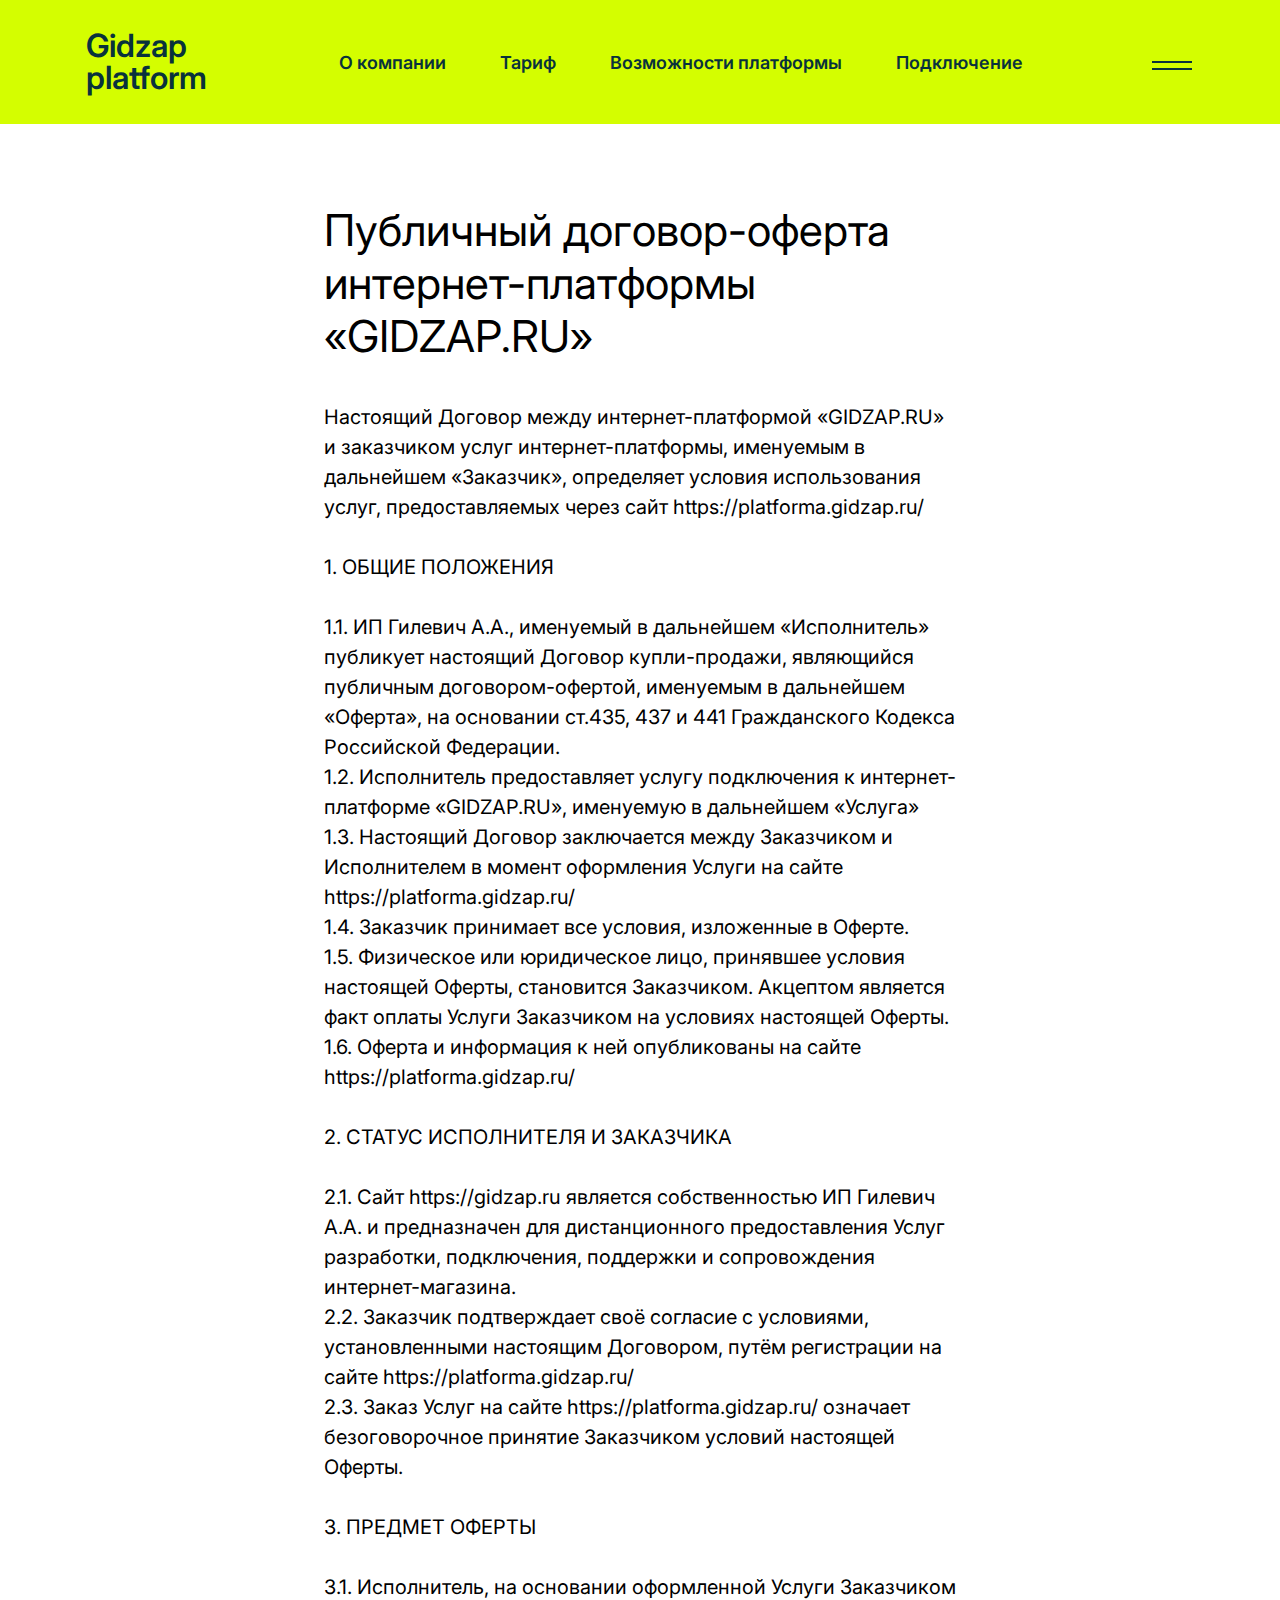
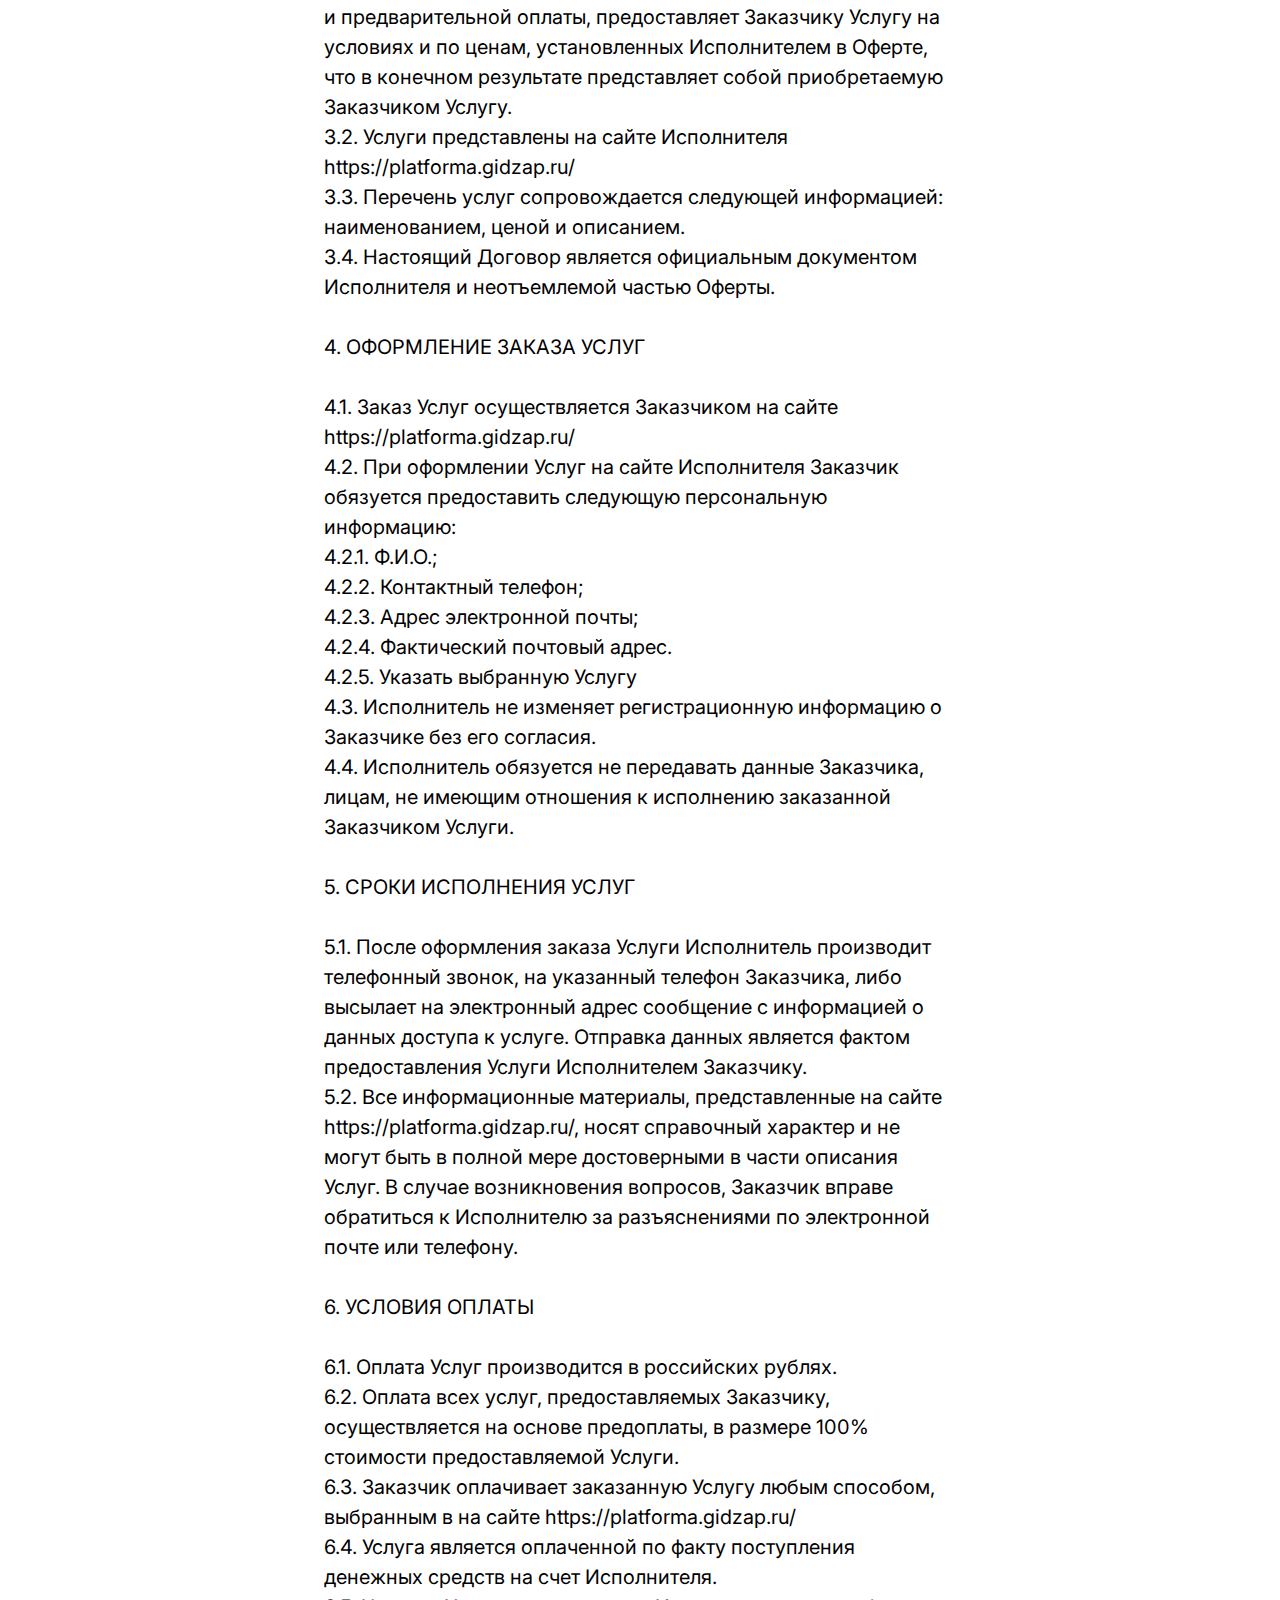
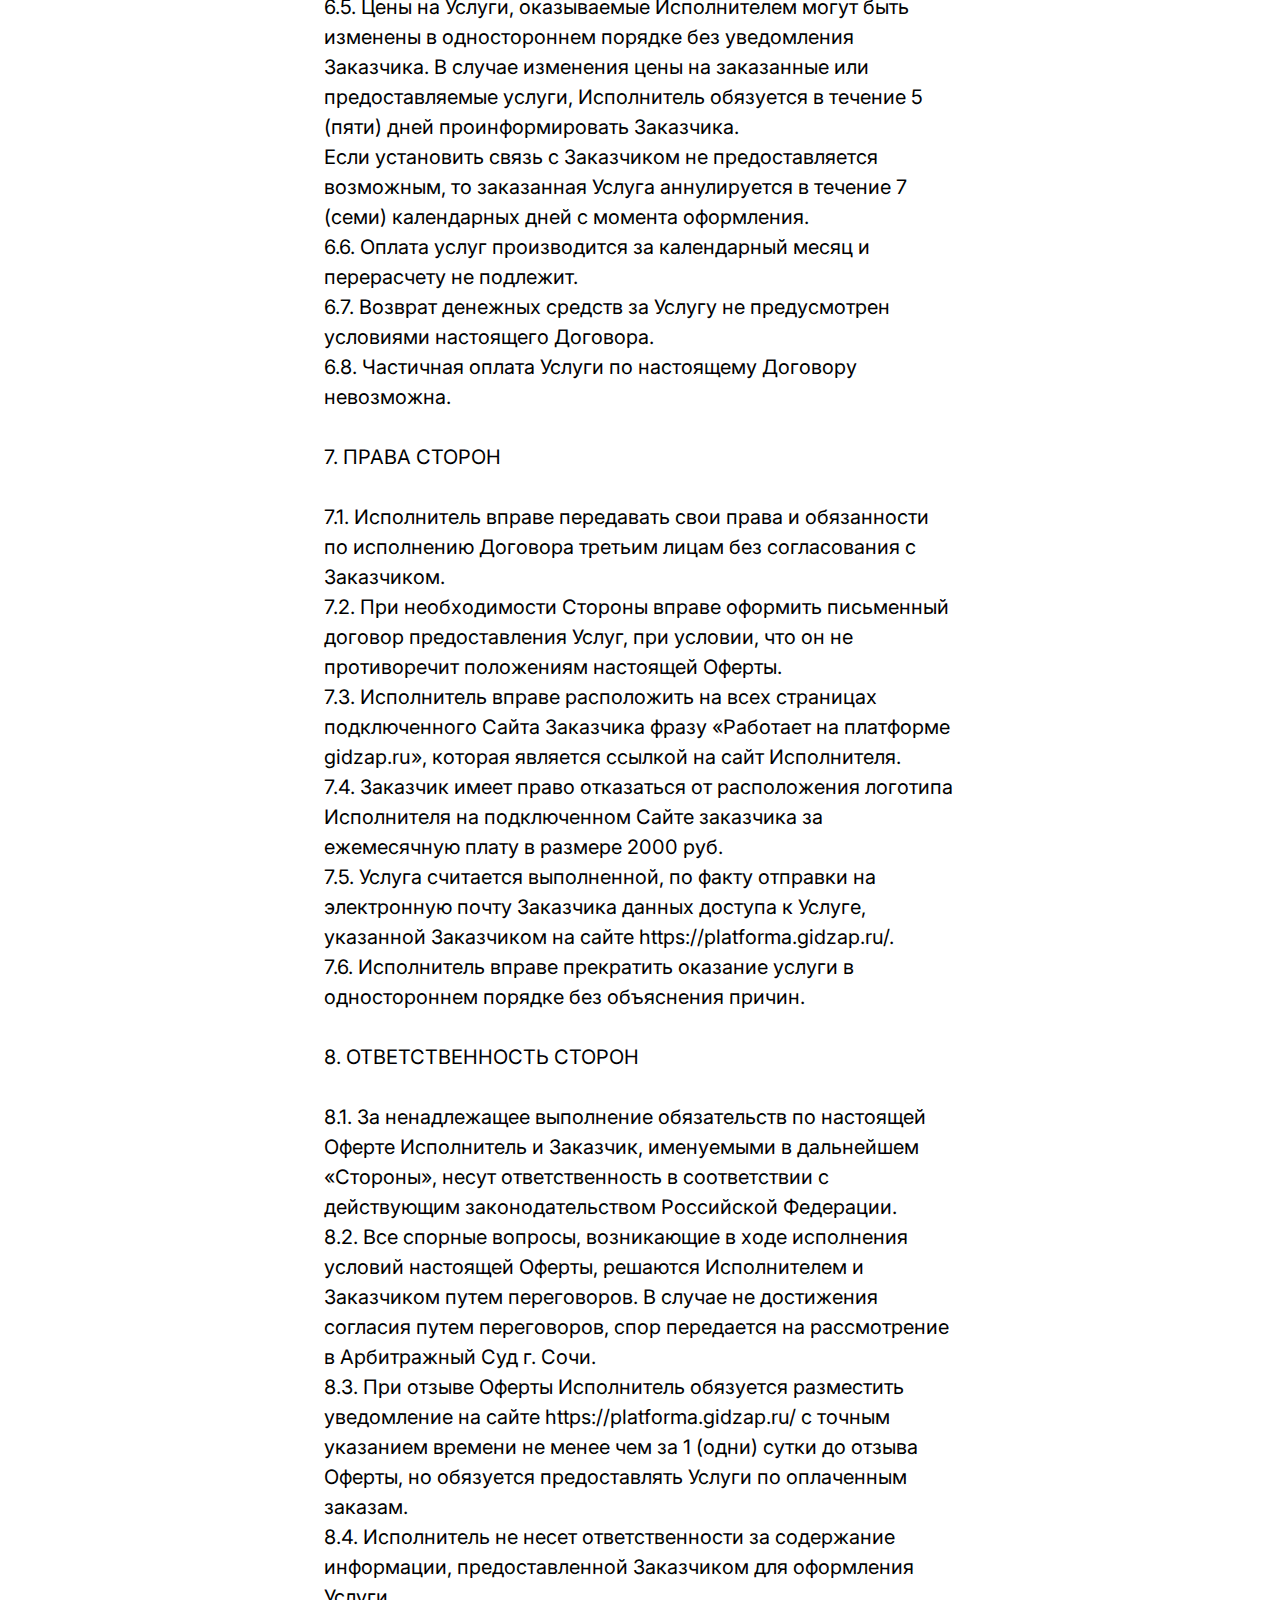
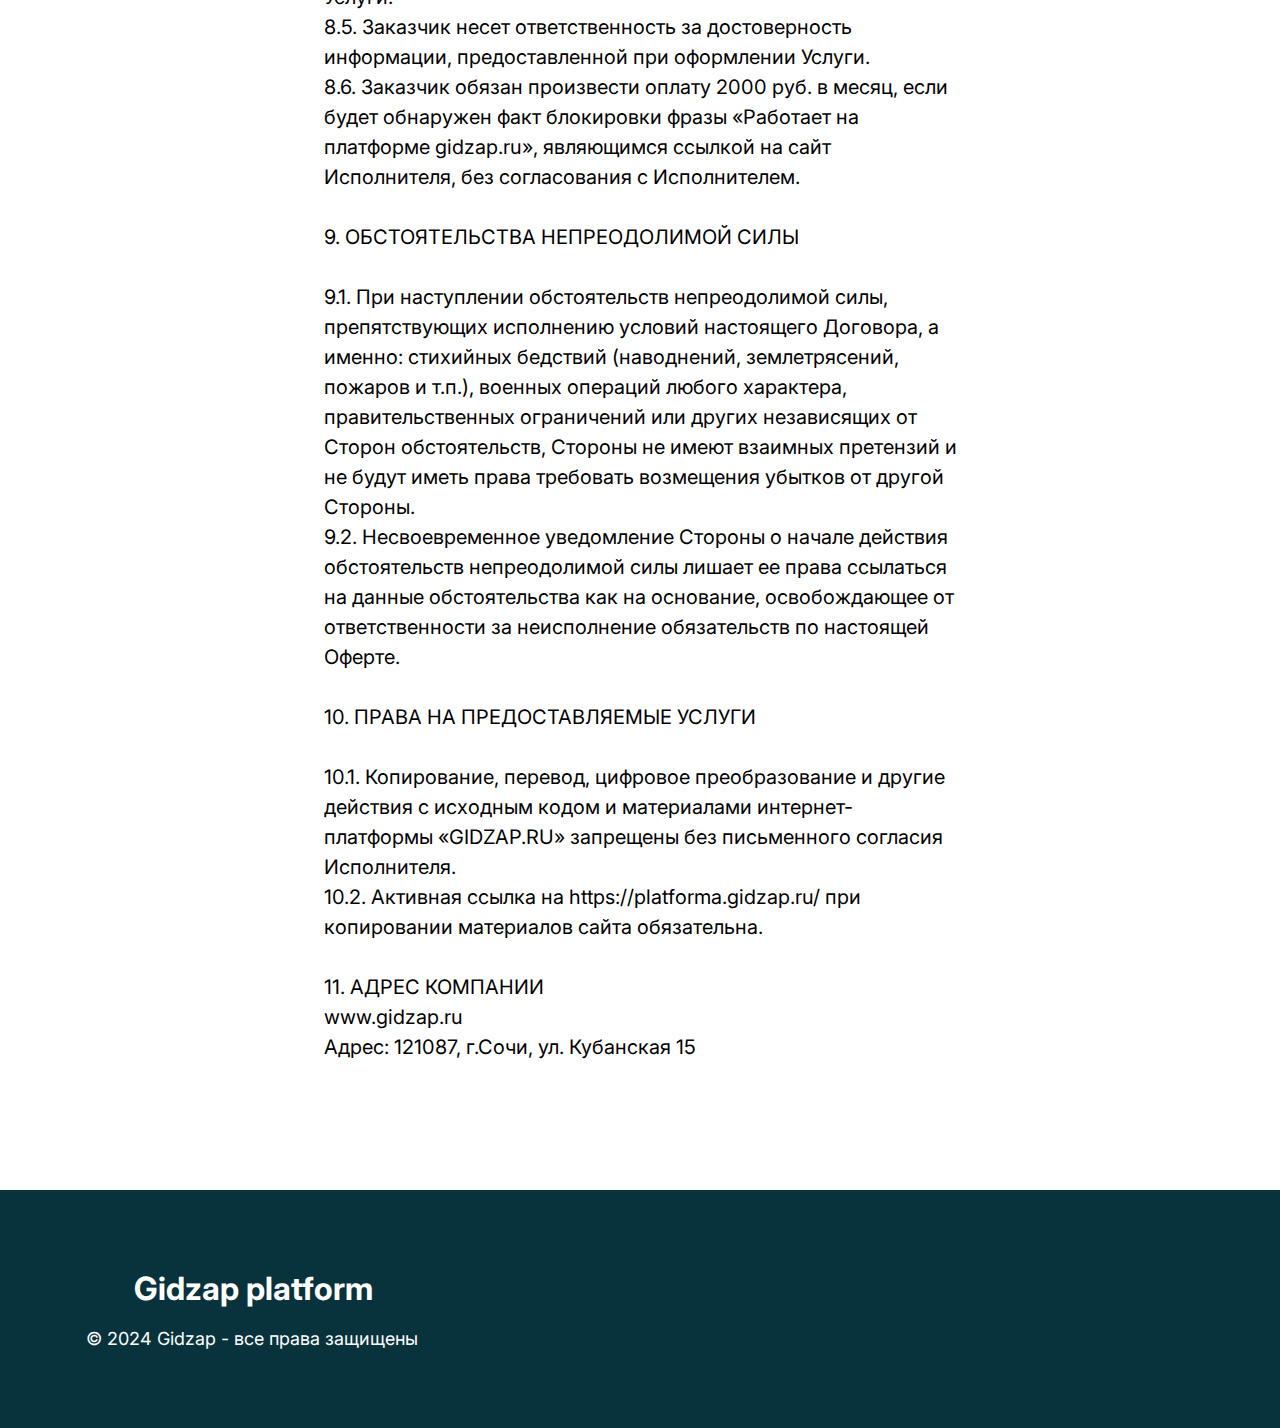
==== commit 3f578c3f: "create github pages" ====
--- a/agreement.html
+++ b/agreement.html
@@ -1,5 +1,5 @@
 <!DOCTYPE html>
-<html  >
+<html  lang="ru">
 <head>
   <!-- Site made with Mobirise Website Builder v5.9.0, https://mobirise.com -->
   <meta charset="UTF-8">
@@ -126,7 +126,7 @@
                 <div class="content-wrapper">
                     <div class="title-wrapper">
                         <div class="title-wrap">
-                            <img src="assets/images/logo33696-50x50.webp" alt="Mobirise">
+                            <img src="[data-uri]" alt="Mobirise" loading="lazy" class="lazyload" data-src="assets/images/logo33696-50x50.webp">
                             <h2 class="mbr-section-title mbr-fonts-style display-5"><strong>Gidzap platform</strong></h2>
                         </div>
                     </div>
@@ -160,5 +160,6 @@
   
   
 
+<script>"use strict";if("loading"in HTMLImageElement.prototype){document.querySelectorAll('img[loading="lazy"]').forEach(e=>{e.src=e.dataset.src;if(e.getAttribute("style")){e.setAttribute("data-temp-style",e.getAttribute("style"))};if(e.getAttribute("data-aspectratio")){e.style.paddingTop=100*e.getAttribute("data-aspectratio")+"%";e.style.height=0;}e.onload=function(){if(e.getAttribute("data-temp-style")){e.setAttribute("style", e.getAttribute("data-temp-style"))}else{e.removeAttribute("style")};e.removeAttribute("data-temp-style")}})}else{const e=document.createElement("script");e.src="https://cdnjs.cloudflare.com/ajax/libs/lazysizes/5.1.2/lazysizes.min.js";document.body.appendChild(e)}</script>
 </body>
 </html>